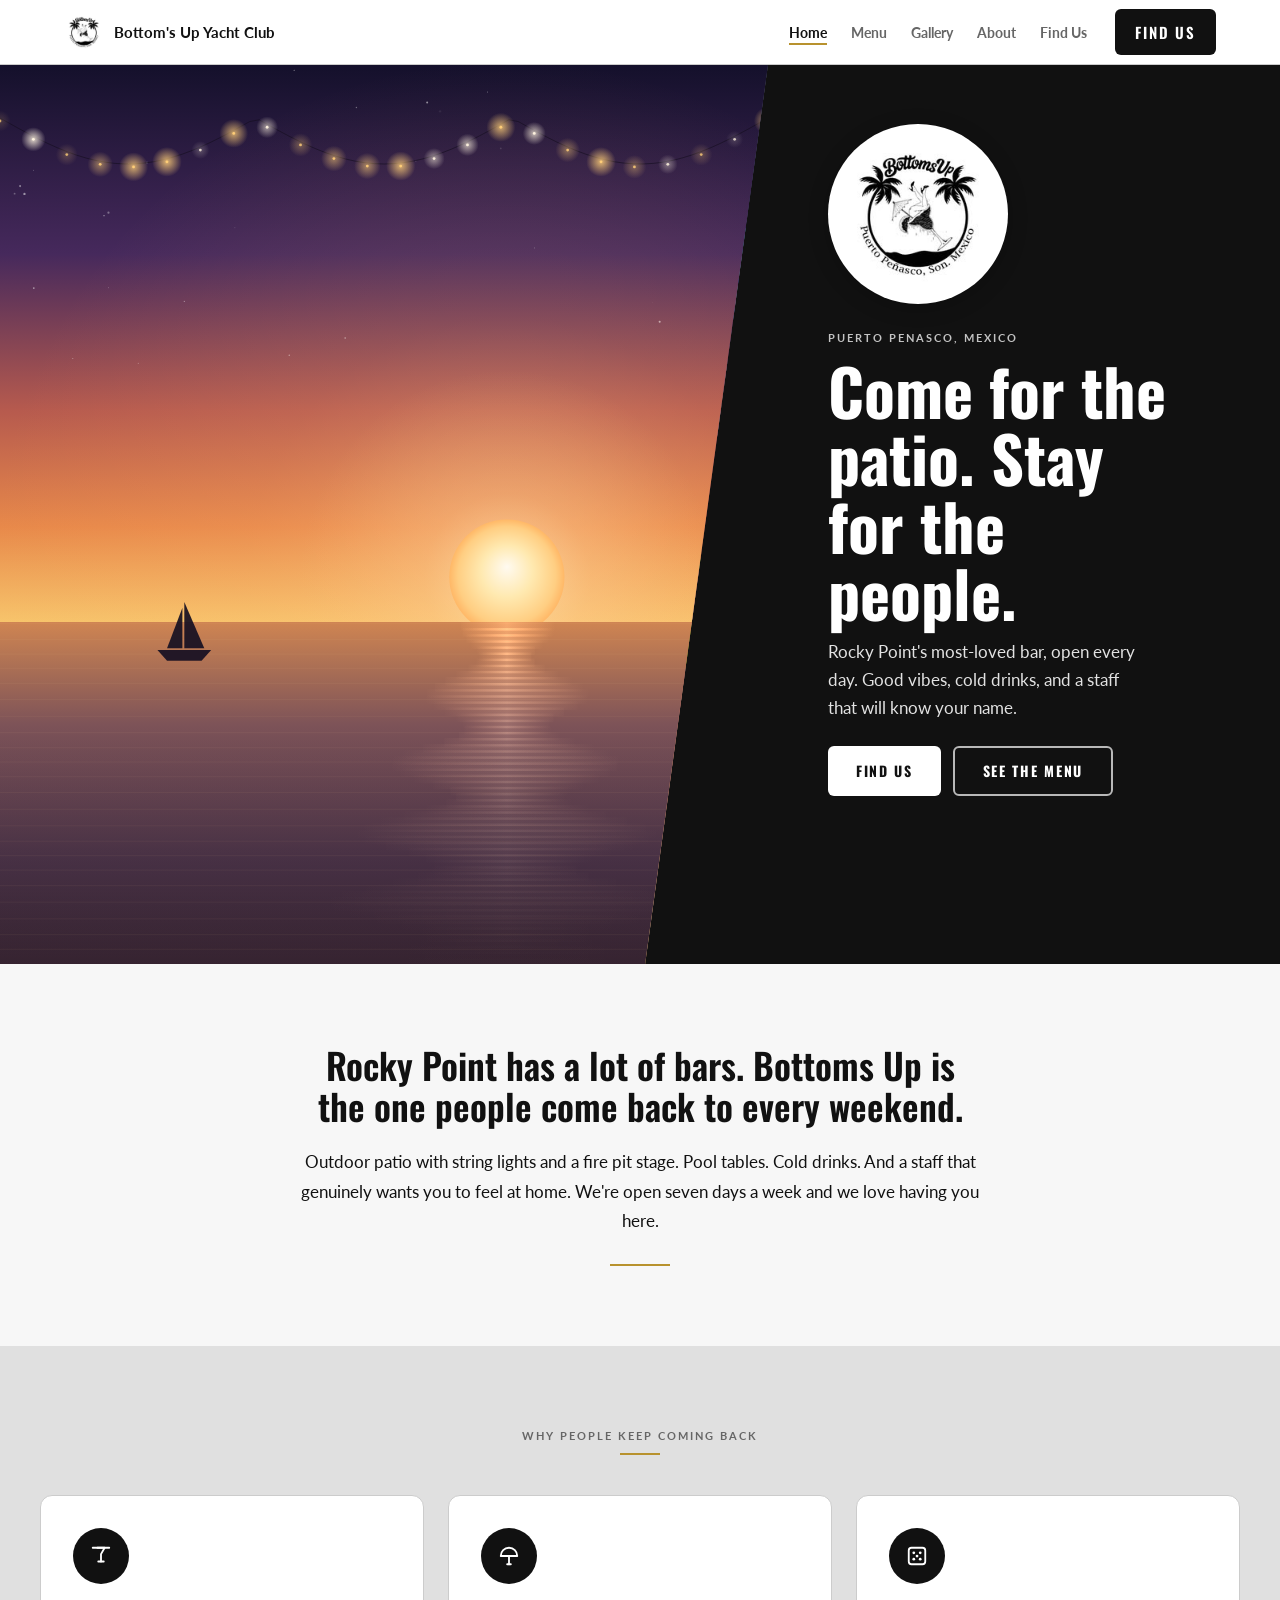
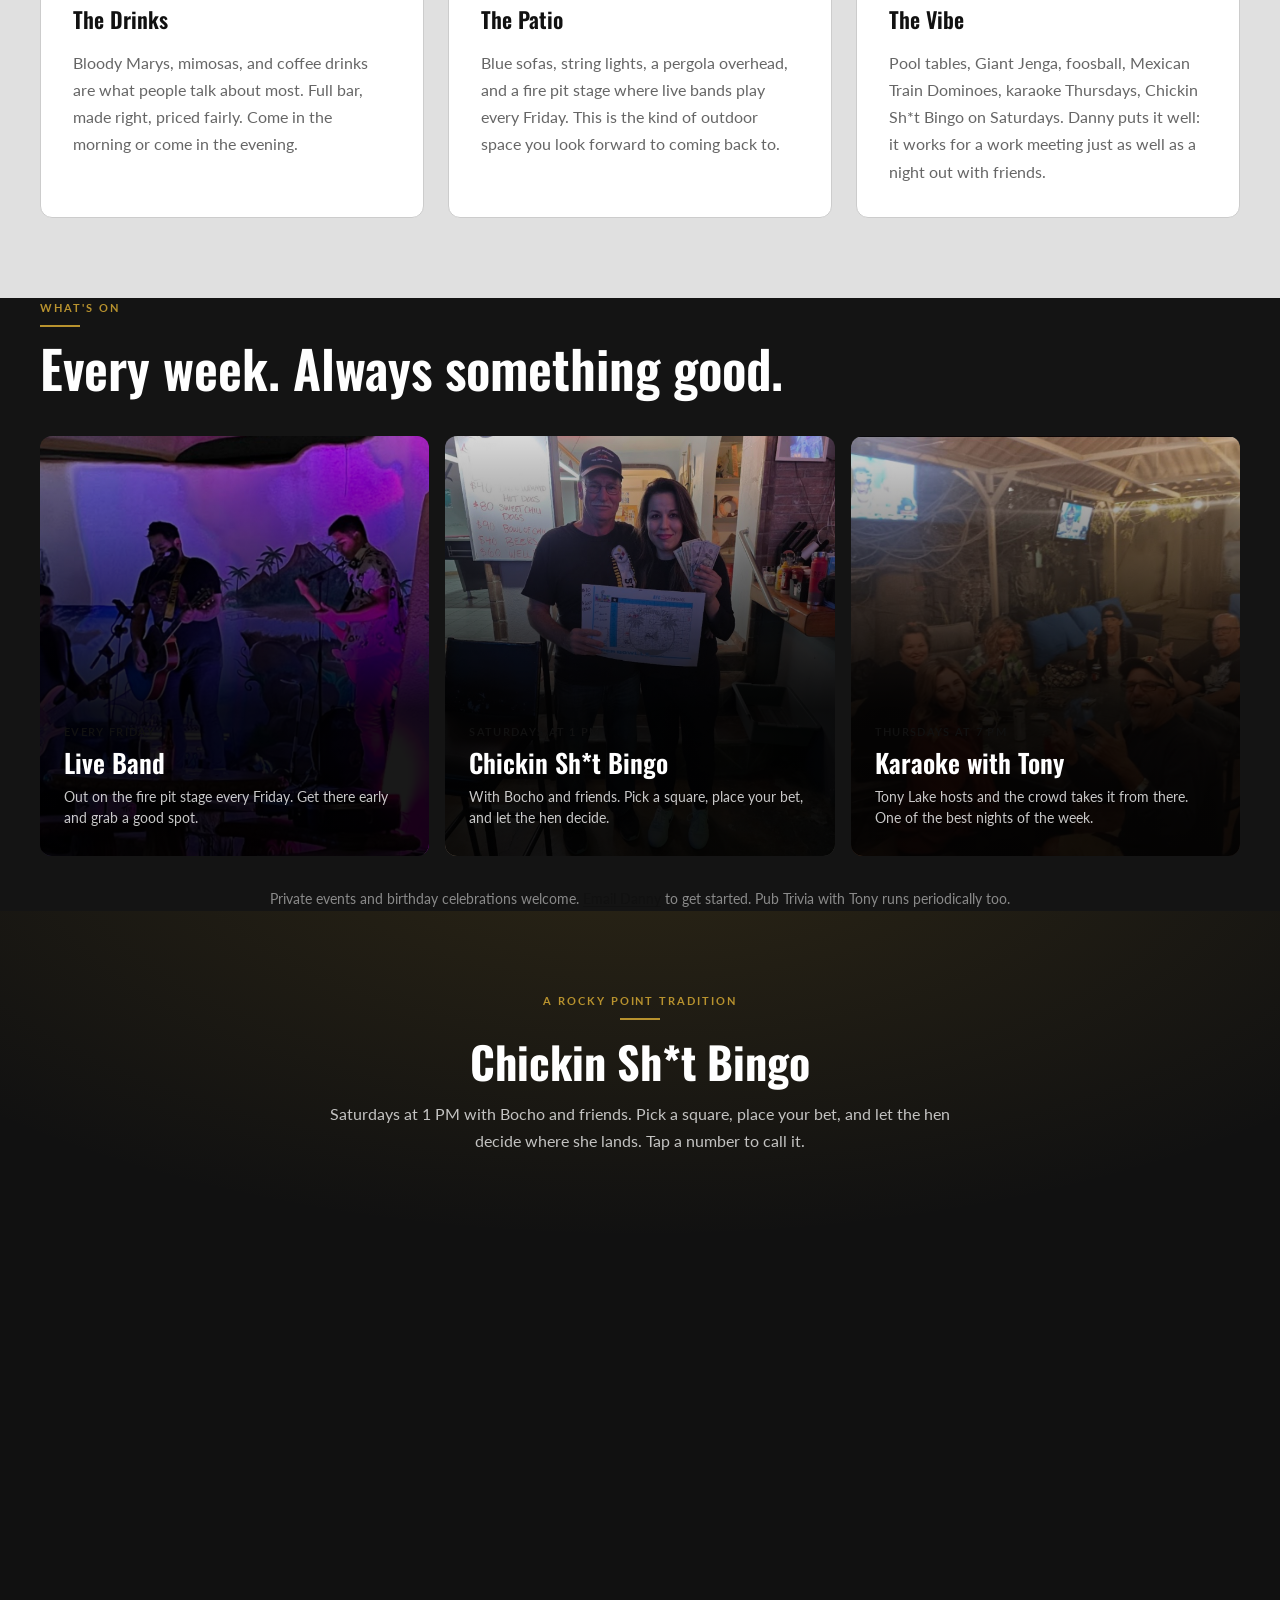
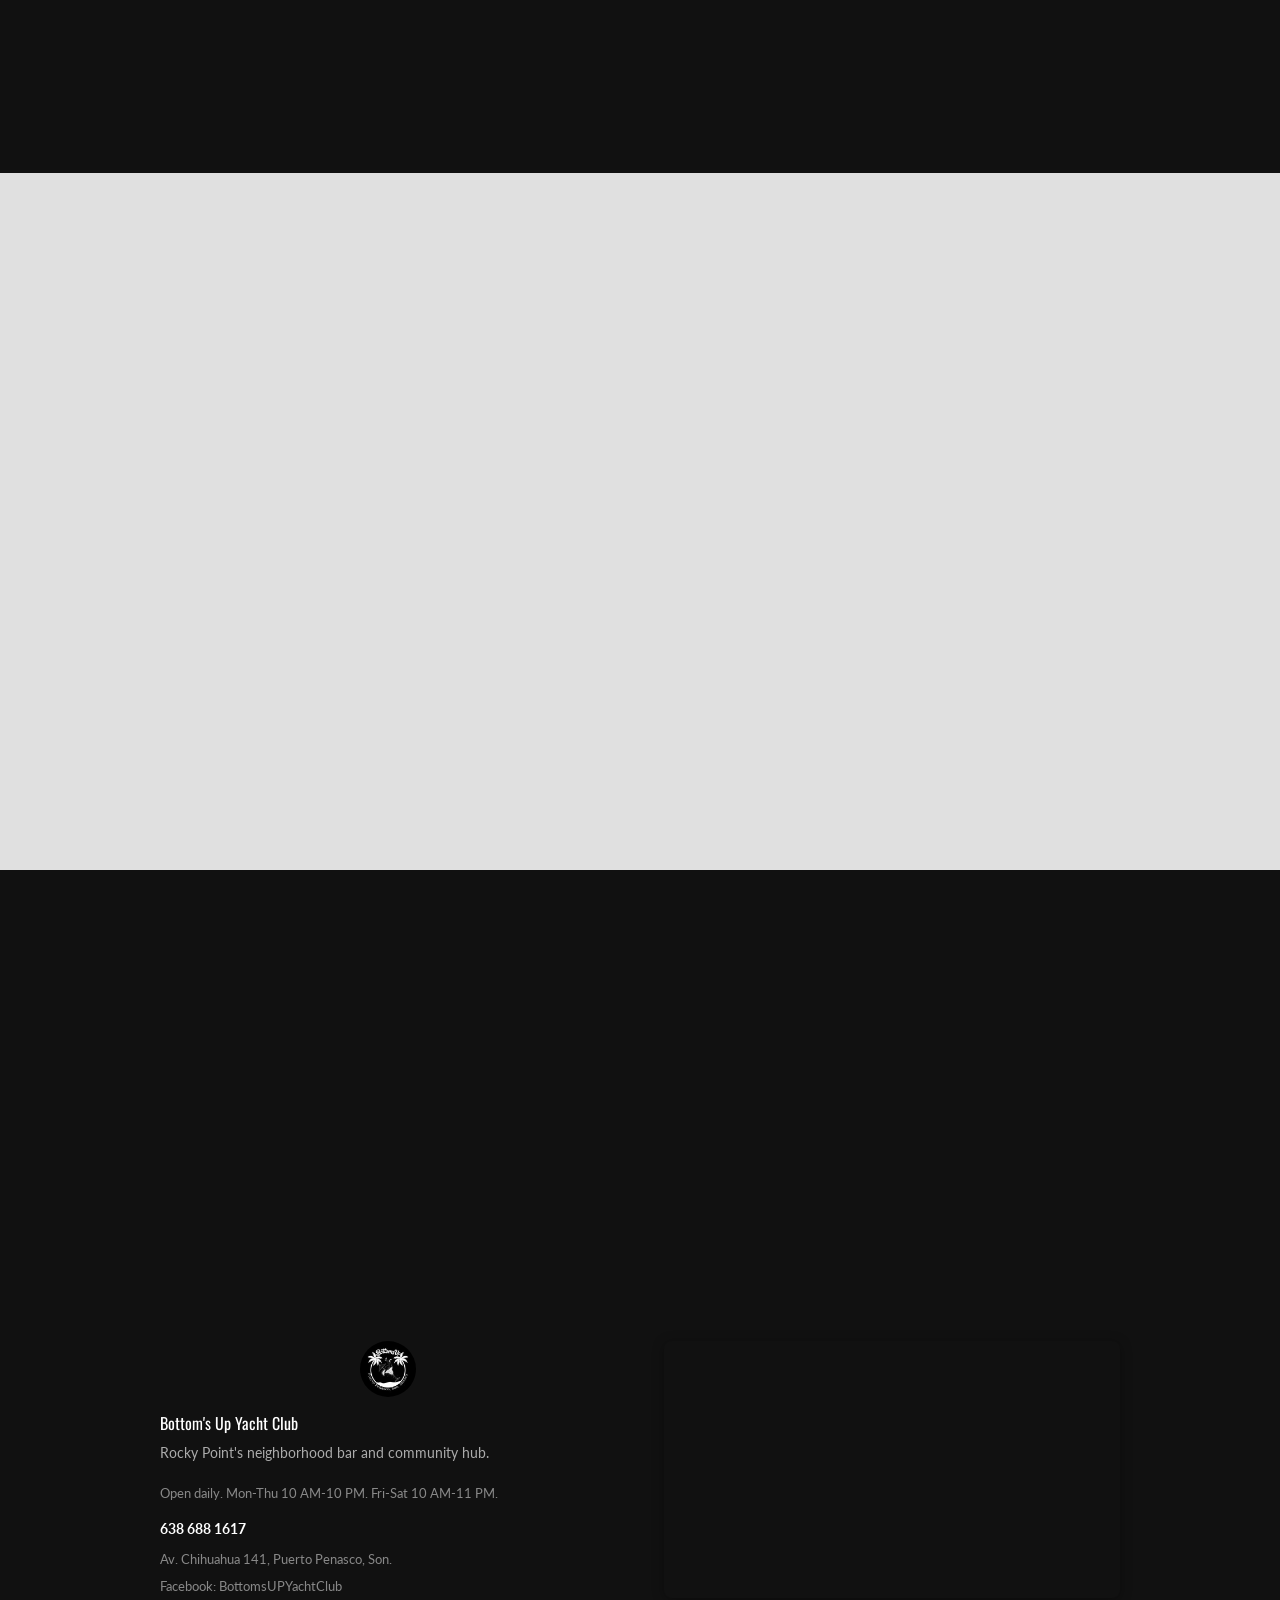
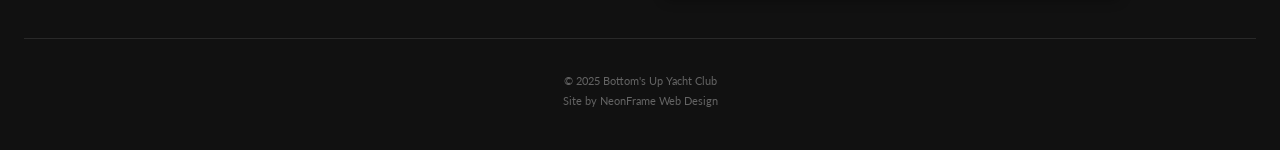
==== index.html @ 09a60cf2 "Move events to home page with cinematic photo cards; remove from menu Replace plain text event cards" ====
<!DOCTYPE html>
<html lang="en">
<head>
  <meta charset="UTF-8">
  <meta name="viewport" content="width=device-width, initial-scale=1.0">
  <title>Bottom's Up Yacht Club | Bar and Patio in Rocky Point, Mexico</title>
  <meta name="description" content="Bottom's Up Yacht Club is Rocky Point's most-loved neighborhood bar. Outdoor patio, fire pit, live music, great cocktails, and staff who will know your name. 4.9 stars on Google. Open daily in the Mirador neighborhood.">

  <!-- Open Graph -->
  <meta property="og:title" content="Bottom's Up Yacht Club | Bar and Patio in Rocky Point, Mexico">
  <meta property="og:description" content="Outdoor patio, live music, great cocktails, and a community that keeps coming back. Rocky Point's favorite bar. Open daily in El Mirador.">
  <meta property="og:image" content="https://neonframewebdev.github.io/bottoms-up-yacht-club/assets/atmosphere_1.jpg">
  <meta property="og:url" content="https://neonframewebdev.github.io/bottoms-up-yacht-club/">
  <meta property="og:type" content="website">

  <link rel="icon" type="image/jpeg" href="assets/logo.jpg">
  <link rel="stylesheet" href="css/style.css">
</head>
<body>

  <!-- ============================================================
       NAV
       ============================================================ -->
  <nav id="navbar" role="navigation" aria-label="Main navigation">
    <div class="nav-inner">
      <a href="index.html" class="nav-brand" aria-label="Bottom's Up Yacht Club home">
        <img src="assets/logo.jpg" alt="Bottom's Up Yacht Club logo">
        <span class="nav-brand-name">Bottom's Up Yacht Club</span>
      </a>

      <div class="nav-right">
        <ul class="nav-links" id="navLinks" role="list">
          <li><a href="index.html">Home</a></li>
          <li><a href="menu.html">Menu</a></li>
          <li><a href="gallery.html">Gallery</a></li>
          <li><a href="about.html">About</a></li>
          <li><a href="find-us.html">Find Us</a></li>
          <li class="nav-mobile-cta"><a href="find-us.html" class="btn-nav-cta">Find Us</a></li>
        </ul>
        <a href="find-us.html" class="btn-nav-cta nav-cta-desktop" aria-label="Find us">Find Us</a>
        <button id="hamburger" aria-label="Open menu" aria-expanded="false" aria-controls="navLinks">
          <span></span><span></span><span></span>
        </button>
      </div>
    </div>
  </nav>

  <!-- ============================================================
       HERO -- diagonal split screen
       ============================================================ -->
  <section class="hero" aria-label="Hero">

    <!-- Left: code-driven dusk scene (canvas), with real photo as no-JS fallback -->
    <div class="hero__photo">
      <img src="assets/atmosphere_1.jpg" alt="Group of friends at the bar at Bottom's Up Yacht Club">
      <canvas id="duskCanvas" class="hero__canvas" aria-hidden="true"></canvas>
    </div>

    <!-- Right: coral content panel -->
    <div class="hero__coral">
      <div class="hero__coral-inner">
        <div class="hero__logo-wrap">
          <img src="assets/logo.jpg" alt="Bottom's Up Yacht Club logo">
        </div>
        <div class="hero__text">
          <span class="hero__location">Puerto Penasco, Mexico</span>
          <h1 class="hero__headline">Come for the patio. Stay for the people.</h1>
          <p class="hero__subhead">Rocky Point's most-loved bar, open every day. Good vibes, cold drinks, and a staff that will know your name.</p>
          <div class="hero__ctas">
            <a href="find-us.html" class="btn-hero-primary">Find Us</a>
            <a href="menu.html" class="btn-hero-ghost">See the Menu</a>
          </div>
        </div>
      </div>
    </div>

  </section>

  <!-- ============================================================
       INTRO BLURB
       ============================================================ -->
  <section class="section section--white" aria-label="About">
    <div class="section__inner">
      <div class="intro-blurb appear">
        <h2>Rocky Point has a lot of bars. Bottoms Up is the one people come back to every weekend.</h2>
        <p>Outdoor patio with string lights and a fire pit stage. Pool tables. Cold drinks. And a staff that genuinely wants you to feel at home. We're open seven days a week and we love having you here.</p>
        <span class="teal-divider" aria-hidden="true"></span>
      </div>
    </div>
  </section>

  <!-- ============================================================
       HIGHLIGHTS (3 tiles)
       ============================================================ -->
  <section class="section section--sand" aria-label="Highlights">
    <div class="section__inner">
      <header class="highlights-header appear">
        <span class="section-label">Why People Keep Coming Back</span>
        <span class="teal-rule" aria-hidden="true"></span>
      </header>
      <div class="highlights-grid">

        <div class="highlight-card appear">
          <div class="icon-badge" aria-hidden="true">
            <!-- Martini glass icon -->
            <svg viewBox="0 0 24 24" aria-hidden="true">
              <path d="M8 3l8 0L12 10l0 8" stroke-linecap="round"/>
              <path d="M9 18l6 0"/>
              <path d="M3 3l18 0"/>
            </svg>
          </div>
          <h3>The Drinks</h3>
          <p>Bloody Marys, mimosas, and coffee drinks are what people talk about most. Full bar, made right, priced fairly. Come in the morning or come in the evening.</p>
        </div>

        <div class="highlight-card appear">
          <div class="icon-badge" aria-hidden="true">
            <!-- Umbrella / patio icon -->
            <svg viewBox="0 0 24 24" aria-hidden="true">
              <path d="M12 3a9 9 0 0 1 9 9H3a9 9 0 0 1 9-9z"/>
              <path d="M12 12v9"/>
              <path d="M10 21h4"/>
            </svg>
          </div>
          <h3>The Patio</h3>
          <p>Blue sofas, string lights, a pergola overhead, and a fire pit stage where live bands play every Friday. This is the kind of outdoor space you look forward to coming back to.</p>
        </div>

        <div class="highlight-card appear">
          <div class="icon-badge" aria-hidden="true">
            <!-- Dice / games icon -->
            <svg viewBox="0 0 24 24" aria-hidden="true">
              <rect x="3" y="3" width="18" height="18" rx="3"/>
              <circle cx="8.5" cy="8.5" r="1.5" fill="white" stroke="none"/>
              <circle cx="15.5" cy="8.5" r="1.5" fill="white" stroke="none"/>
              <circle cx="8.5" cy="15.5" r="1.5" fill="white" stroke="none"/>
              <circle cx="15.5" cy="15.5" r="1.5" fill="white" stroke="none"/>
              <circle cx="12" cy="12" r="1.5" fill="white" stroke="none"/>
            </svg>
          </div>
          <h3>The Vibe</h3>
          <p>Pool tables, Giant Jenga, foosball, Mexican Train Dominoes, karaoke Thursdays, Chickin Sh*t Bingo on Saturdays. Danny puts it well: it works for a work meeting just as well as a night out with friends.</p>
        </div>

      </div>
    </div>
  </section>

  <!-- ============================================================
       EVENTS — photo-driven
       ============================================================ -->
  <section class="section section--events-dark" aria-label="Weekly events">
    <div class="section__inner">
      <header class="events-header appear">
        <span class="section-label" style="color: var(--teal);">What's On</span>
        <span class="teal-rule" aria-hidden="true"></span>
        <h2 style="color: #fff;">Every week. Always something good.</h2>
      </header>

      <div class="events-photo-grid appear">

        <div class="event-photo-card">
          <img src="assets/event_live_band.jpg" alt="Live band performing at Bottom's Up Yacht Club" loading="lazy">
          <div class="event-photo-card__overlay" aria-hidden="true"></div>
          <div class="event-photo-card__text">
            <span class="event-day-label">Every Friday</span>
            <h3>Live Band</h3>
            <p>Out on the fire pit stage every Friday. Get there early and grab a good spot.</p>
          </div>
        </div>

        <div class="event-photo-card">
          <img src="assets/event_bingo.jpg" alt="Chickin Sh*t Bingo winner at Bottom's Up Yacht Club" loading="lazy">
          <div class="event-photo-card__overlay" aria-hidden="true"></div>
          <div class="event-photo-card__text">
            <span class="event-day-label">Saturdays at 1 PM</span>
            <h3>Chickin Sh*t Bingo</h3>
            <p>With Bocho and friends. Pick a square, place your bet, and let the hen decide.</p>
          </div>
        </div>

        <div class="event-photo-card">
          <img src="assets/event_patio.jpg" alt="Friends gathered on the patio at Bottom's Up Yacht Club" loading="lazy">
          <div class="event-photo-card__overlay" aria-hidden="true"></div>
          <div class="event-photo-card__text">
            <span class="event-day-label">Thursdays at 7 PM</span>
            <h3>Karaoke with Tony</h3>
            <p>Tony Lake hosts and the crowd takes it from there. One of the best nights of the week.</p>
          </div>
        </div>

      </div>

      <p class="events-private-note appear">
        Private events and birthday celebrations welcome. <a href="mailto:pony602boy@gmail.com">Email Danny</a> to get started. Pub Trivia with Tony runs periodically too.
      </p>
    </div>
  </section>

  <!-- ============================================================
       CHICKIN SH*T BINGO -- interactive board
       ============================================================ -->
  <section class="section section--bingo" aria-label="Chickin Sh*t Bingo">
    <div class="section__inner">
      <header class="bingo-header appear">
        <span class="section-label centered bingo-eyebrow">A Rocky Point Tradition</span>
        <span class="teal-rule" aria-hidden="true" style="margin: 8px auto 18px;"></span>
        <h2>Chickin Sh&#42;t Bingo</h2>
        <p>Saturdays at 1 PM with Bocho and friends. Pick a square, place your bet, and let the hen decide where she lands. Tap a number to call it.</p>
      </header>

      <div class="bingo-stage appear">
        <div class="bingo-board" id="bingoBoard" aria-label="Bingo board with a wandering chicken">
          <button class="bingo-sq" type="button" data-n="1">1</button>
          <button class="bingo-sq" type="button" data-n="2">2</button>
          <button class="bingo-sq" type="button" data-n="3">3</button>
          <button class="bingo-sq" type="button" data-n="4">4</button>
          <button class="bingo-sq" type="button" data-n="5">5</button>
          <button class="bingo-sq" type="button" data-n="6">6</button>
          <button class="bingo-sq" type="button" data-n="7">7</button>
          <button class="bingo-sq" type="button" data-n="8">8</button>
          <button class="bingo-sq" type="button" data-n="9">9</button>
          <button class="bingo-sq" type="button" data-n="10">10</button>
          <button class="bingo-sq" type="button" data-n="11">11</button>
          <button class="bingo-sq" type="button" data-n="12">12</button>
          <button class="bingo-sq" type="button" data-n="13">13</button>
          <button class="bingo-sq" type="button" data-n="14">14</button>
          <button class="bingo-sq" type="button" data-n="15">15</button>
          <button class="bingo-sq" type="button" data-n="16">16</button>
          <button class="bingo-sq" type="button" data-n="17">17</button>
          <button class="bingo-sq" type="button" data-n="18">18</button>
          <button class="bingo-sq" type="button" data-n="19">19</button>
          <button class="bingo-sq" type="button" data-n="20">20</button>
        </div>
        <p class="bingo-caption" id="bingoCaption" aria-live="polite">Let the hen wander&hellip;</p>
      </div>
    </div>
  </section>

  <!-- ============================================================
       REVIEWS
       ============================================================ -->
  <section class="section section--sand" aria-label="Customer reviews">
    <div class="section__inner">
      <header class="reviews-header appear">
        <span class="section-label centered">What People Say</span>
        <span class="teal-rule" aria-hidden="true" style="margin: 8px auto 28px;"></span>
        <div class="rating-display" aria-label="4.9 out of 5 rating">
          <span class="rating-number">4.9</span>
          <span class="rating-denom">/5</span>
        </div>
        <div class="stars-row" aria-hidden="true">
          <!-- 5 gold stars -->
          <svg viewBox="0 0 24 24"><polygon points="12,2 15.09,8.26 22,9.27 17,14.14 18.18,21.02 12,17.77 5.82,21.02 7,14.14 2,9.27 8.91,8.26"/></svg>
          <svg viewBox="0 0 24 24"><polygon points="12,2 15.09,8.26 22,9.27 17,14.14 18.18,21.02 12,17.77 5.82,21.02 7,14.14 2,9.27 8.91,8.26"/></svg>
          <svg viewBox="0 0 24 24"><polygon points="12,2 15.09,8.26 22,9.27 17,14.14 18.18,21.02 12,17.77 5.82,21.02 7,14.14 2,9.27 8.91,8.26"/></svg>
          <svg viewBox="0 0 24 24"><polygon points="12,2 15.09,8.26 22,9.27 17,14.14 18.18,21.02 12,17.77 5.82,21.02 7,14.14 2,9.27 8.91,8.26"/></svg>
          <svg viewBox="0 0 24 24"><polygon points="12,2 15.09,8.26 22,9.27 17,14.14 18.18,21.02 12,17.77 5.82,21.02 7,14.14 2,9.27 8.91,8.26"/></svg>
        </div>
        <span class="reviews-count">Across 170 Google Reviews</span>
      </header>

      <div class="reviews-grid">

        <div class="review-card appear">
          <span class="quote-mark" aria-hidden="true">"</span>
          <p>A great American bar with really good service and food to match. Friendly local vibe and welcoming for newcomers.</p>
          <span class="reviewer-name">Anthony Rodriguez</span>
          <span class="reviewer-source">Google Review</span>
        </div>

        <div class="review-card appear">
          <span class="quote-mark" aria-hidden="true">"</span>
          <p>Best bartenders ever! Fair prices and a lot of fun!!!</p>
          <span class="reviewer-name">Susan Goeser</span>
          <span class="reviewer-source">Google Review</span>
        </div>

        <div class="review-card appear">
          <span class="quote-mark" aria-hidden="true">"</span>
          <p>Fun atmosphere and great vibes.</p>
          <span class="reviewer-name">Lic. Olayn Garcia</span>
          <span class="reviewer-source">Google Review</span>
        </div>



      </div>

      <div class="reviews-link-wrap appear">
        <a href="https://www.google.com/maps/search/Bottom%27s+Up+Yacht+Club+Puerto+Penasco" class="reviews-link" target="_blank" rel="noopener">See all 170 reviews on Google</a>
      </div>
    </div>
  </section>

  <!-- ============================================================
       CORAL CTA BAND
       ============================================================ -->
  <section class="section--coral" aria-label="Find us">
    <div class="cta-band appear">
      <h2>Find us in El Mirador, Rocky Point's original waterfront neighborhood.</h2>
      <p>Av. Chihuahua 141. We're open every day and always glad you came.</p>
      <a href="find-us.html" class="btn-cta-band">Get Directions</a>
    </div>
  </section>

  <!-- ============================================================
       FOOTER
       ============================================================ -->
  <footer class="site-footer" aria-label="Site footer">
    <div class="footer-body">
      <div class="footer-info">
        <img src="assets/logo.jpg" alt="Bottom's Up Yacht Club" class="footer-logo">
        <p class="footer-name">Bottom's Up Yacht Club</p>
        <p class="footer-tagline">Rocky Point's neighborhood bar and community hub.</p>
        <p class="footer-hours">Open daily. Mon-Thu 10 AM-10 PM. Fri-Sat 10 AM-11 PM.</p>
        <p class="footer-phone"><a href="tel:+526386881617">638 688 1617</a></p>
        <p class="footer-address">Av. Chihuahua 141, Puerto Penasco, Son.</p>
        <p class="footer-social"><a href="https://www.facebook.com/BottomsUPYachtClub" target="_blank" rel="noopener">Facebook: BottomsUPYachtClub</a></p>
      </div>
      <div class="footer-map">
        <iframe
          src="https://www.google.com/maps/embed?pb=!1m18!1m12!1m3!1d3468.8!2d-113.5276!3d31.3060!2m3!1f0!2f0!3f0!3m2!1i1024!2i768!4f13.1!3m3!1m2!1s0x86ce8b7f3e3b4a1f%3A0x0!2sAv.%20Chihuahua%20141%2C%20Puerto%20Pe%C3%B1asco%2C%20Sonora%2C%20Mexico!5e0!3m2!1sen!2sus!4v1"
          title="Bottom's Up Yacht Club on the map"
          allowfullscreen
          loading="lazy"
          referrerpolicy="no-referrer-when-downgrade"
          width="100%"
          height="220"
          style="border:0;"
        ></iframe>
      </div>
    </div>
    <hr class="footer-divider" aria-hidden="true">
    <p class="footer-legal">
      &copy; 2025 Bottom's Up Yacht Club<br>
      <a href="https://neonframewebdesign.com" target="_blank" rel="noopener">Site by NeonFrame Web Design</a>
    </p>
  </footer>

  <script src="js/dusk.js"></script>
  <script src="js/bingo.js"></script>
  <script src="js/main.js"></script>
</body>
</html>
---- css/style.css ----
/* ================================================================
   BOTTOMS UP YACHT CLUB -- style.css  (v2 Bright Coastal Overhaul)
   Mobile-first. 320px baseline, scales to 1440px+.
   ================================================================ */

/* -- Google Fonts ----------------------------------------------- */
@import url('https://fonts.googleapis.com/css2?family=Oswald:wght@400;600;700&family=Lato:wght@300;400;700&display=swap');

/* -- CSS Variables ---------------------------------------------- */
:root {
  --coral:        #111111;  /* near-black -- hero panel, CTA bands, primary buttons */
  --coral-hover:  #2D2D2D;  /* charcoal hover */
  --teal:         #B8922E;  /* gold -- single warm accent: borders, icons, dividers */
  --teal-dark:    #9A7A22;  /* deeper gold */
  --sand:         #E0E0E0;  /* light gray -- alternating section background */
  --section-bg:   #F7F7F7;  /* near-white -- primary section background */
  --white:        #FFFFFF;  /* nav, buttons, logo circle, cards, inputs */
  --ink:          #111111;
  --ink-muted:    #666666;
  --gold:         #F5A623;  /* star ratings only */
  --card-border:  #CCCCCC;

  --font-display: 'Oswald', sans-serif;
  --font-body:    'Lato', sans-serif;

  --radius-sm: 6px;
  --radius-md: 10px;
  --radius-lg: 12px;
}

/* -- Reset & Base ----------------------------------------------- */
*, *::before, *::after { box-sizing: border-box; margin: 0; padding: 0; }

html { scroll-behavior: smooth; }

body {
  font-family: var(--font-body);
  font-size: 17px;
  line-height: 1.75;
  color: var(--ink);
  background: var(--white);
  -webkit-font-smoothing: antialiased;
}

img { display: block; max-width: 100%; height: auto; }
a   { color: inherit; text-decoration: none; }
ul  { list-style: none; }

/* -- Scroll reveal ---------------------------------------------- */
.appear {
  opacity: 0;
  transform: translateY(20px);
  transition: opacity 0.4s ease, transform 0.4s ease;
}
.appear.is-visible {
  opacity: 1;
  transform: translateY(0);
}
@media (prefers-reduced-motion: reduce) {
  .appear { opacity: 1; transform: none; transition: none; }
}

/* -- Utility ---------------------------------------------------- */
.section-label {
  display: block;
  font-family: var(--font-body);
  font-weight: 700;
  font-size: 11px;
  text-transform: uppercase;
  letter-spacing: 0.18em;
  color: var(--ink-muted);
}
.teal-rule {
  display: block;
  width: 40px;
  height: 2px;
  background: var(--teal);
  margin-top: 8px;
}
.centered { text-align: center; }
.centered .teal-rule { margin-left: auto; margin-right: auto; }

/* ================================================================
   NAV
   ================================================================ */
#navbar {
  position: sticky;
  top: 0;
  z-index: 200;
  background: var(--white);
  box-shadow: 0 1px 0 var(--card-border);
  transition: box-shadow 250ms ease;
}
#navbar.scrolled {
  box-shadow: 0 2px 12px rgba(26,26,26,0.10);
}

.nav-inner {
  display: flex;
  align-items: center;
  justify-content: space-between;
  max-width: 1200px;
  margin: 0 auto;
  padding: 0 24px;
  height: 64px;
}

.nav-brand {
  display: flex;
  align-items: center;
  gap: 10px;
  text-decoration: none;
}
.nav-brand img {
  width: 40px;
  height: 40px;
  border-radius: 50%;
  object-fit: cover;
  flex-shrink: 0;
}
.nav-brand-name {
  font-family: var(--font-body);
  font-weight: 700;
  font-size: 15px;
  color: var(--ink);
  white-space: nowrap;
}

.nav-right {
  display: flex;
  align-items: center;
  gap: 28px;
}

.nav-links {
  display: flex;
  align-items: center;
  gap: 24px;
}
.nav-links a {
  font-family: var(--font-body);
  font-weight: 700;
  font-size: 14px;
  color: var(--ink-muted);
  position: relative;
  padding-bottom: 2px;
  transition: color 150ms ease;
}
.nav-links a::after {
  content: '';
  position: absolute;
  left: 0; bottom: -2px;
  width: 0; height: 2px;
  background: var(--teal);
  transition: width 150ms ease;
}
.nav-links a:hover,
.nav-links a.active { color: var(--ink); }
.nav-links a:hover::after,
.nav-links a.active::after { width: 100%; }

.btn-nav-cta {
  display: inline-flex;
  align-items: center;
  justify-content: center;
  font-family: var(--font-display);
  font-weight: 600;
  font-size: 15px;
  text-transform: uppercase;
  letter-spacing: 0.12em;
  color: var(--white);
  background: var(--coral);
  border-radius: var(--radius-sm);
  padding: 10px 20px;
  transition: background 180ms ease, transform 180ms ease;
  white-space: nowrap;
}
.btn-nav-cta:hover {
  background: var(--coral-hover);
  transform: translateY(-2px);
}

/* Hamburger */
#hamburger {
  display: none;
  flex-direction: column;
  justify-content: center;
  align-items: center;
  gap: 5px;
  width: 44px;
  height: 44px;
  background: none;
  border: none;
  cursor: pointer;
  padding: 0;
}
#hamburger span {
  display: block;
  width: 24px;
  height: 2px;
  background: var(--ink);
  border-radius: 2px;
  transition: transform 250ms ease, opacity 250ms ease;
}
#hamburger.active span:nth-child(1) { transform: translateY(7px) rotate(45deg); }
#hamburger.active span:nth-child(2) { opacity: 0; }
#hamburger.active span:nth-child(3) { transform: translateY(-7px) rotate(-45deg); }

/* Desktop: hide mobile-only CTA in nav list */
@media (min-width: 768px) {
  .nav-mobile-cta { display: none; }
}

/* Mobile nav */
@media (max-width: 767px) {
  .nav-brand-name { display: none; }
  .nav-cta-desktop { display: none; }
  #hamburger { display: flex; }
  .nav-right { gap: 0; }

  .nav-links {
    display: none;
    position: absolute;
    top: 64px;
    left: 0; right: 0;
    flex-direction: column;
    align-items: stretch;
    gap: 0;
    background: var(--white);
    box-shadow: 0 8px 24px rgba(26,26,26,0.12);
    padding: 12px 24px 24px;
  }
  .nav-links.open { display: flex; }
  .nav-links a {
    font-size: 15px;
    color: var(--ink);
    padding: 14px 0;
    border-bottom: 1px solid var(--card-border);
    min-height: 44px;
    display: flex;
    align-items: center;
  }
  .nav-links a:last-of-type { border-bottom: none; }
  .nav-links .btn-nav-cta {
    margin-top: 16px;
    width: 100%;
    height: 52px;
    font-size: 15px;
    display: flex;
    border-bottom: none;
    padding: 0 20px;
  }
}

/* ================================================================
   HERO -- diagonal split screen
   ================================================================ */

/* Mobile: stacked, photo on top then coral content below */
.hero {
  display: flex;
  flex-direction: column;
}

.hero__photo {
  position: relative;
  overflow: hidden;
  width: 100%;
  height: 56vw;
  min-height: 260px;
  max-height: 400px;
  flex-shrink: 0;
}
.hero__photo img {
  position: absolute;
  inset: 0;
  width: 100%;
  height: 100%;
  object-fit: cover;
  object-position: center 25%;
  display: block;
  z-index: 1; /* no-JS fallback, sits behind the dusk canvas */
}
/* Code-driven dusk scene -- paints over the fallback photo */
.hero__canvas {
  position: absolute;
  inset: 0;
  width: 100%;
  height: 100%;
  display: block;
  z-index: 2;
  /* gradient matches the canvas sky so there is no flash before paint */
  background: linear-gradient(to bottom, #14102b 0%, #46295c 34%, #b65a4e 62%, #e8894a 83%, #f7c46b 100%);
}

.hero__coral {
  background: var(--coral);
  display: flex;
  align-items: center;
  justify-content: center;
  padding: 40px 28px 52px;
}
.hero__coral-inner {
  display: flex;
  flex-direction: column;
  align-items: center;
  text-align: center;
  gap: 20px;
  width: 100%;
  max-width: 420px;
}

/* Logo badge */
.hero__logo-wrap {
  width: 110px;
  height: 110px;
  border-radius: 50%;
  background: var(--white);
  display: flex;
  align-items: center;
  justify-content: center;
  padding: 8px;
  box-shadow: 0 4px 20px rgba(0,0,0,0.22);
  flex-shrink: 0;
}
.hero__logo-wrap img {
  width: 100%;
  height: 100%;
  object-fit: contain;
  border-radius: 50%;
}

/* Text block */
.hero__text {
  display: flex;
  flex-direction: column;
  width: 100%;
  align-items: center;
}
.hero__location {
  display: block;
  font-family: var(--font-body);
  font-weight: 700;
  font-size: 11px;
  text-transform: uppercase;
  letter-spacing: 0.18em;
  color: rgba(255,255,255,0.75);
  margin-bottom: 10px;
}
.hero__headline {
  font-family: var(--font-display);
  font-weight: 700;
  font-size: 38px;
  color: var(--white);
  line-height: 1.05;
  margin-bottom: 12px;
}
.hero__subhead {
  font-family: var(--font-body);
  font-weight: 400;
  font-size: 16px;
  color: rgba(255,255,255,0.88);
  line-height: 1.65;
  margin-bottom: 24px;
  max-width: 360px;
}
.hero__ctas {
  display: flex;
  gap: 12px;
  flex-wrap: wrap;
  justify-content: center;
}
.btn-hero-primary {
  display: inline-flex;
  align-items: center;
  justify-content: center;
  font-family: var(--font-display);
  font-weight: 700;
  font-size: 14px;
  text-transform: uppercase;
  letter-spacing: 0.12em;
  background: var(--white);
  color: var(--ink);
  height: 50px;
  padding: 0 28px;
  border-radius: var(--radius-sm);
  transition: transform 180ms ease, box-shadow 180ms ease;
  white-space: nowrap;
}
.btn-hero-primary:hover {
  transform: translateY(-2px);
  box-shadow: 0 6px 20px rgba(0,0,0,0.2);
}
.btn-hero-ghost {
  display: inline-flex;
  align-items: center;
  justify-content: center;
  font-family: var(--font-display);
  font-weight: 700;
  font-size: 14px;
  text-transform: uppercase;
  letter-spacing: 0.12em;
  background: transparent;
  color: var(--white);
  border: 2px solid rgba(255,255,255,0.7);
  height: 50px;
  padding: 0 28px;
  border-radius: var(--radius-sm);
  transition: background 180ms ease, border-color 180ms ease;
  white-space: nowrap;
}
.btn-hero-ghost:hover {
  background: rgba(255,255,255,0.15);
  border-color: var(--white);
}

/* ----------------------------------------------------------------
   Desktop: side-by-side flexbox row
   Photo on left (60% wide, diagonal clip), coral on right (flex:1).
   .hero background is coral so the clipped gap area is seamless.
   ---------------------------------------------------------------- */
@media (min-width: 768px) {
  .hero {
    flex-direction: row;
    min-height: 100dvh;
    background: var(--coral); /* fills the diagonal gap area */
  }

  /* Photo: 60% wide, diagonal clip on right edge, overlaps coral by ~72px */
  .hero__photo {
    width: 60%;
    height: auto;
    min-height: 100dvh;
    max-height: none;
    flex-shrink: 0;
    clip-path: polygon(0 0, 100% 0, 84% 100%, 0 100%);
    margin-right: -72px; /* photo visually overlaps coral; coral bg fills the gap */
    z-index: 2;
  }

  /* Coral panel: flex 1, full-height via flexbox stretch, scrollable if short screen */
  .hero__coral {
    flex: 1;
    min-height: 100dvh;
    padding: 60px 52px 60px 96px; /* left pad clears the photo overlap zone */
    align-items: flex-start;
    justify-content: center;
    overflow-y: auto;
  }
  .hero__coral-inner {
    align-items: flex-start;
    text-align: left;
    gap: 24px;
    max-width: 360px;
  }
  .hero__text {
    align-items: flex-start;
  }
  .hero__logo-wrap {
    width: 160px;
    height: 160px;
    padding: 10px;
  }
  .hero__headline {
    font-size: 54px;
  }
  .hero__subhead {
    font-size: 17px;
    max-width: 320px;
  }
  .hero__ctas {
    justify-content: flex-start;
  }
}

@media (min-width: 1100px) {
  .hero__headline { font-size: 64px; }
  .hero__logo-wrap { width: 180px; height: 180px; }
  .hero__coral { padding: 60px 64px 60px 104px; }
}

@media (min-width: 1400px) {
  .hero__headline { font-size: 76px; }
  .hero__logo-wrap { width: 200px; height: 200px; }
}

/* ================================================================
   SECTION WRAPPER
   ================================================================ */
.section {
  padding: 56px 24px;
}
@media (min-width: 768px) {
  .section { padding: 80px 40px; }
}

.section--white { background: var(--section-bg); }
.section--sand  { background: var(--sand); }
.section--coral { background: var(--coral); }
.section--ink   { background: var(--ink); }

.section__inner {
  max-width: 1200px;
  margin: 0 auto;
}

/* ================================================================
   INTRO BLURB
   ================================================================ */
.intro-blurb {
  text-align: center;
  max-width: 680px;
  margin: 0 auto;
}
.intro-blurb h2 {
  font-family: var(--font-display);
  font-weight: 600;
  font-size: 28px;
  color: var(--ink);
  line-height: 1.15;
  margin-bottom: 20px;
}
@media (min-width: 768px) {
  .intro-blurb h2 { font-size: 36px; }
}
.intro-blurb p {
  font-size: 17px;
  color: var(--ink);
  line-height: 1.75;
}
.teal-divider {
  display: block;
  width: 60px;
  height: 2px;
  background: var(--teal);
  margin: 28px auto 0;
}

/* ================================================================
   HIGHLIGHTS (3 tiles)
   ================================================================ */
.highlights-header {
  text-align: center;
  margin-bottom: 40px;
}
.highlights-header .teal-rule {
  margin-left: auto;
  margin-right: auto;
  margin-top: 8px;
}

.highlights-grid {
  display: grid;
  grid-template-columns: 1fr;
  gap: 24px;
}
@media (min-width: 640px) { .highlights-grid { grid-template-columns: 1fr 1fr; } }
@media (min-width: 900px) { .highlights-grid { grid-template-columns: repeat(3, 1fr); } }

.highlight-card {
  background: var(--white);
  border-radius: 12px;
  border: 1px solid var(--card-border);
  padding: 32px;
  transition: box-shadow 200ms ease;
}
.highlight-card:hover { box-shadow: 0 4px 16px rgba(26,26,26,0.10); }

.icon-badge {
  width: 56px;
  height: 56px;
  border-radius: 50%;
  background: var(--coral);
  display: flex;
  align-items: center;
  justify-content: center;
  margin-bottom: 16px;
}
.icon-badge svg {
  width: 22px;
  height: 22px;
  stroke: var(--white);
  fill: none;
  stroke-width: 2;
  stroke-linecap: round;
  stroke-linejoin: round;
}

.highlight-card h3 {
  font-family: var(--font-display);
  font-weight: 600;
  font-size: 22px;
  color: var(--ink);
  margin-bottom: 10px;
}
.highlight-card p {
  font-size: 16px;
  color: var(--ink-muted);
  line-height: 1.7;
}

/* ================================================================
   EVENTS STRIP
   ================================================================ */
.events-header {
  margin-bottom: 36px;
}
.events-header .teal-rule { margin-top: 8px; }
.events-header h2 {
  font-family: var(--font-display);
  font-weight: 600;
  font-size: 36px;
  color: var(--ink);
  line-height: 1.1;
  margin-top: 12px;
}
@media (min-width: 768px) {
  .events-header h2 { font-size: 52px; }
}

.events-grid {
  display: grid;
  grid-template-columns: 1fr;
  gap: 20px;
}
@media (min-width: 640px) { .events-grid { grid-template-columns: 1fr 1fr; } }

.event-card {
  background: var(--sand);
  border-radius: var(--radius-md);
  border-left: 4px solid var(--teal);
  padding: 24px;
  transition: box-shadow 200ms ease;
}
.event-card:hover { box-shadow: 0 4px 16px rgba(26,26,26,0.10); }
.event-card--coral { border-left-color: var(--coral); }
.event-card h3 {
  font-family: var(--font-display);
  font-weight: 600;
  font-size: 20px;
  color: var(--ink);
  margin-bottom: 6px;
}
.event-card p {
  font-size: 15px;
  color: var(--ink-muted);
  line-height: 1.6;
}
.event-card p a {
  color: var(--teal);
  text-decoration: underline;
  transition: color 150ms;
}
.event-card p a:hover { color: var(--teal-dark); }

/* ================================================================
   EVENTS — photo-driven (home page)
   ================================================================ */
.section--events-dark {
  background: #141414;
  padding: var(--section-pad) 0;
}

.events-photo-grid {
  display: grid;
  grid-template-columns: repeat(3, 1fr);
  gap: 16px;
  margin-top: 40px;
  margin-bottom: 32px;
}
.event-photo-card {
  position: relative;
  border-radius: var(--radius-lg);
  overflow: hidden;
  height: 420px;
  cursor: default;
}
.event-photo-card img {
  position: absolute;
  inset: 0;
  width: 100%;
  height: 100%;
  object-fit: cover;
  object-position: center;
  transition: transform 0.4s ease;
}
.event-photo-card:hover img { transform: scale(1.04); }
.event-photo-card__overlay {
  position: absolute;
  inset: 0;
  background: linear-gradient(to top, rgba(0,0,0,0.90) 35%, rgba(0,0,0,0.15) 100%);
}
.event-photo-card__text {
  position: absolute;
  bottom: 0;
  left: 0;
  right: 0;
  padding: 28px 24px;
}
.event-day-label {
  font-size: 11px;
  font-weight: 700;
  text-transform: uppercase;
  letter-spacing: 0.12em;
  color: var(--coral);
  display: block;
  margin-bottom: 6px;
}
.event-photo-card__text h3 {
  font-family: var(--font-display);
  font-size: 26px;
  font-weight: 600;
  color: #fff;
  margin-bottom: 8px;
  line-height: 1.2;
}
.event-photo-card__text p {
  font-size: 14px;
  line-height: 1.5;
  color: rgba(255,255,255,0.78);
  margin: 0;
}
.events-private-note {
  text-align: center;
  color: rgba(255,255,255,0.50);
  font-size: 14px;
  line-height: 1.6;
}
.events-private-note a {
  color: var(--coral);
  text-decoration: underline;
  text-underline-offset: 2px;
}
@media (max-width: 767px) {
  .events-photo-grid { grid-template-columns: 1fr; }
  .event-photo-card { height: 300px; }
}

/* ================================================================
   REVIEWS
   ================================================================ */
.reviews-header {
  text-align: center;
  margin-bottom: 48px;
}
.reviews-header .teal-rule {
  margin-left: auto;
  margin-right: auto;
  margin-top: 8px;
  margin-bottom: 28px;
}

.rating-display {
  display: flex;
  align-items: baseline;
  justify-content: center;
  gap: 4px;
  margin-bottom: 10px;
}
.rating-number {
  font-family: var(--font-display);
  font-weight: 700;
  font-size: 96px;
  color: var(--coral);
  line-height: 1;
}
.rating-denom {
  font-family: var(--font-display);
  font-weight: 400;
  font-size: 40px;
  color: var(--ink-muted);
  line-height: 1;
}

.stars-row {
  display: flex;
  align-items: center;
  justify-content: center;
  gap: 4px;
  margin-bottom: 8px;
}
.stars-row svg {
  width: 24px;
  height: 24px;
  fill: var(--gold);
}

.reviews-count {
  font-family: var(--font-body);
  font-weight: 700;
  font-size: 12px;
  text-transform: uppercase;
  letter-spacing: 0.18em;
  color: var(--ink-muted);
}

.reviews-grid {
  display: grid;
  grid-template-columns: 1fr;
  gap: 20px;
}
@media (min-width: 640px) { .reviews-grid { grid-template-columns: 1fr 1fr; } }
@media (min-width: 960px) { .reviews-grid { grid-template-columns: repeat(3, 1fr); } }

.review-card {
  background: var(--white);
  border-radius: var(--radius-md);
  border: 1px solid var(--card-border);
  padding: 24px;
}
.quote-mark {
  display: block;
  font-family: var(--font-display);
  font-weight: 700;
  font-size: 48px;
  color: var(--coral);
  line-height: 0.5;
  margin-bottom: -10px;
}
.review-card p {
  font-size: 15px;
  color: var(--ink);
  line-height: 1.7;
}
.reviewer-name {
  display: block;
  font-family: var(--font-body);
  font-weight: 700;
  font-size: 14px;
  color: var(--ink);
  margin-top: 16px;
}
.reviewer-source {
  display: block;
  font-size: 12px;
  color: var(--ink-muted);
}
.reviews-link-wrap {
  text-align: center;
  margin-top: 32px;
}
.reviews-link {
  font-family: var(--font-body);
  font-weight: 700;
  font-size: 14px;
  color: var(--teal);
  text-decoration: underline;
  transition: color 150ms;
}
.reviews-link:hover { color: var(--teal-dark); }

/* ================================================================
   CTA BAND (coral)
   ================================================================ */
.cta-band {
  text-align: center;
  padding: 120px 24px;
}
.cta-band h2 {
  font-family: var(--font-display);
  font-weight: 700;
  font-size: 28px;
  color: var(--white);
  line-height: 1.15;
  margin-bottom: 12px;
}
@media (min-width: 768px) { .cta-band h2 { font-size: 40px; } }
.cta-band p {
  font-size: 18px;
  color: rgba(255,255,255,0.88);
  margin-bottom: 32px;
}
.btn-cta-band {
  display: inline-flex;
  align-items: center;
  justify-content: center;
  font-family: var(--font-display);
  font-weight: 600;
  font-size: 15px;
  text-transform: uppercase;
  letter-spacing: 0.12em;
  background: var(--white);
  color: var(--ink);
  border-radius: var(--radius-sm);
  padding: 14px 32px;
  transition: background 180ms ease, transform 180ms ease;
}
.btn-cta-band:hover {
  background: rgba(255,255,255,0.88);
  transform: translateY(-2px);
}

/* ================================================================
   FOOTER
   ================================================================ */
.site-footer {
  background: var(--ink);
  padding: 56px 24px 40px;
  text-align: center;
}

/* Two-column body: info left, map right */
.footer-body {
  display: flex;
  flex-direction: column;
  gap: 32px;
  max-width: 960px;
  margin: 0 auto;
}
@media (min-width: 640px) {
  .site-footer { text-align: left; }
  .footer-body {
    flex-direction: row;
    align-items: stretch;
    gap: 48px;
  }
  .footer-info { flex: 1; }
  .footer-map {
    flex: 1;
    max-width: none;
    margin: 0;
    align-self: stretch;
  }
  .footer-map iframe { height: 100%; min-height: 200px; }
  .footer-logo { margin-left: 0; }
}

.footer-logo {
  display: block;
  width: 56px;
  height: 56px;
  border-radius: 50%;
  object-fit: cover;
  filter: invert(1);
  margin: 0 auto 12px;
}
.footer-name {
  font-family: var(--font-display);
  font-weight: 400;
  font-size: 16px;
  color: var(--white);
  margin-bottom: 4px;
}
.footer-tagline {
  font-size: 14px;
  color: rgba(255,255,255,0.65);
  margin-bottom: 16px;
}
.footer-hours {
  font-size: 13px;
  color: rgba(255,255,255,0.50);
  margin-bottom: 8px;
}
.footer-phone { margin-bottom: 6px; }
.footer-phone a {
  font-family: var(--font-body);
  font-weight: 700;
  font-size: 14px;
  color: var(--white);
  transition: color 150ms;
}
.footer-phone a:hover { color: rgba(255,255,255,0.7); }
.footer-address,
.footer-social {
  font-size: 13px;
  color: rgba(255,255,255,0.50);
  margin-top: 4px;
}
.footer-social a {
  color: rgba(255,255,255,0.50);
  transition: color 150ms;
}
.footer-social a:hover { color: var(--white); }
.footer-map {
  width: 100%;
  border-radius: 8px;
  overflow: hidden;
  box-shadow: 0 2px 12px rgba(0,0,0,0.35);
}
.footer-map iframe {
  display: block;
  width: 100%;
  height: 200px;
  border: 0;
}
.footer-divider {
  width: 100%;
  height: 1px;
  background: rgba(255,255,255,0.10);
  border: none;
  margin: 40px 0 32px;
}
.footer-legal {
  font-size: 11px;
  color: rgba(255,255,255,0.35);
  line-height: 1.8;
  text-align: center;
}
.footer-legal a {
  color: rgba(255,255,255,0.35);
  transition: color 150ms;
}
.footer-legal a:hover { color: rgba(255,255,255,0.65); }

/* ================================================================
   PAGE HERO (short, inner pages)
   ================================================================ */
.page-hero {
  display: flex;
  flex-direction: column;
  align-items: center;
  justify-content: center;
  text-align: center;
  padding: 56px 24px;
  min-height: 200px;
}
@media (min-width: 768px) {
  .page-hero { min-height: 280px; padding: 64px 40px; }
}

.page-hero--coral { background: var(--coral); }
.page-hero--sand  { background: var(--sand); }
.page-hero--white { background: var(--section-bg); }

.page-hero .sub-label {
  display: block;
  font-family: var(--font-body);
  font-weight: 700;
  font-size: 11px;
  text-transform: uppercase;
  letter-spacing: 0.18em;
  color: var(--ink-muted);
  margin-bottom: 12px;
}
.page-hero--coral .sub-label { color: rgba(255,255,255,0.80); }

.page-hero h1 {
  font-family: var(--font-display);
  font-weight: 700;
  font-size: 36px;
  color: var(--ink);
  line-height: 1.1;
  margin-bottom: 12px;
}
@media (min-width: 768px) { .page-hero h1 { font-size: 52px; } }
.page-hero--coral h1 { color: var(--white); }

.page-hero p {
  font-size: 16px;
  color: var(--ink-muted);
  max-width: 580px;
  line-height: 1.6;
}
@media (min-width: 768px) { .page-hero p { font-size: 18px; } }
.page-hero--coral p { color: rgba(255,255,255,0.88); }

/* ================================================================
   MENU PAGE
   ================================================================ */
.menu-drinks-layout {
  display: grid;
  grid-template-columns: 1fr;
  gap: 40px;
  align-items: start;
}
@media (min-width: 768px) {
  .menu-drinks-layout { grid-template-columns: 1fr 1fr; }
}

.menu-section-h2 {
  font-family: var(--font-display);
  font-weight: 600;
  font-size: 40px;
  color: var(--ink);
  margin-bottom: 28px;
}

.drink-list { display: flex; flex-direction: column; }

.drink-item {
  display: flex;
  gap: 10px;
  padding: 16px 0;
  border-bottom: 1px solid var(--card-border);
}
.drink-item:last-child { border-bottom: none; }
.drink-bullet {
  width: 6px;
  height: 6px;
  border-radius: 50%;
  background: var(--coral);
  flex-shrink: 0;
  margin-top: 9px;
}
.drink-item-text { flex: 1; }
.drink-item-text strong {
  font-family: var(--font-display);
  font-weight: 600;
  font-size: 18px;
  color: var(--ink);
  display: block;
  line-height: 1.3;
  margin-bottom: 2px;
}
.drink-item-text span {
  font-size: 15px;
  color: var(--ink-muted);
  line-height: 1.5;
}
.copy-flag {
  font-size: 13px;
  color: var(--ink-muted);
  font-style: italic;
}

.drinks-photo {
  width: 100%;
  height: 420px;
  object-fit: cover;
  object-position: top right;
  border-radius: var(--radius-lg);
}
@media (max-width: 767px) {
  .drinks-photo { height: 260px; object-position: center; }
}

/* Happy hour band */
.happy-hour-band {
  background: var(--coral);
  padding: 80px 24px;
  text-align: center;
}
.happy-hour-band h2 {
  font-family: var(--font-display);
  font-weight: 700;
  font-size: 28px;
  color: var(--white);
  line-height: 1.15;
  margin-bottom: 16px;
}
@media (min-width: 768px) { .happy-hour-band h2 { font-size: 40px; } }
.happy-hour-band p {
  font-size: 17px;
  color: rgba(255,255,255,0.80);
  max-width: 600px;
  margin: 0 auto;
}

/* Food grid */
.food-grid {
  display: grid;
  grid-template-columns: 1fr 1fr;
  gap: 16px;
  margin-bottom: 40px;
}
@media (min-width: 640px) { .food-grid { grid-template-columns: repeat(3, 1fr); gap: 20px; } }
@media (max-width: 479px) { .food-grid { grid-template-columns: 1fr; } }

.food-card {
  background: var(--white);
  border: 1px solid var(--card-border);
  border-radius: var(--radius-md);
  padding: 20px;
  transition: box-shadow 200ms ease;
}
.food-card:hover { box-shadow: 0 4px 16px rgba(26,26,26,0.10); }
.food-card strong {
  font-family: var(--font-display);
  font-weight: 600;
  font-size: 18px;
  color: var(--ink);
  display: block;
  margin-bottom: 4px;
}
.food-card span {
  font-size: 14px;
  color: var(--ink-muted);
  line-height: 1.5;
  display: block;
}

.food-photo-grid {
  display: grid;
  grid-template-columns: repeat(3, 1fr);
  gap: 12px;
  margin-top: 40px;
}
.food-photo-grid img {
  width: 100%;
  height: 280px;
  object-fit: cover;
  border-radius: var(--radius-lg);
  display: block;
}
@media (max-width: 767px) {
  .food-photo-grid { grid-template-columns: repeat(2, 1fr); }
  .food-photo-grid img { height: 200px; }
}
@media (max-width: 479px) {
  .food-photo-grid { grid-template-columns: 1fr; }
}

/* ================================================================
   MENU PAGE v2 — hero, drinks split, bar strip, menu boards
   ================================================================ */

/* Full-bleed cocktail hero */
.menu-hero {
  position: relative;
  height: 62vh;
  min-height: 400px;
  display: flex;
  align-items: center;
  justify-content: center;
  overflow: hidden;
}
.menu-hero__bg {
  position: absolute;
  inset: 0;
  width: 100%;
  height: 100%;
  object-fit: cover;
  object-position: center 35%;
}
.menu-hero__overlay {
  position: absolute;
  inset: 0;
  background: linear-gradient(170deg, rgba(0,0,0,0.28) 0%, rgba(0,0,0,0.84) 100%);
}
.menu-hero__content {
  position: relative;
  z-index: 2;
  text-align: center;
  padding: 0 24px;
  max-width: 720px;
}
.menu-hero__content .sub-label {
  color: var(--teal);
  margin-bottom: 14px;
}
.menu-hero__content h1 {
  font-family: var(--font-display);
  font-weight: 700;
  font-size: 46px;
  color: var(--white);
  line-height: 1.05;
  margin-bottom: 18px;
  text-transform: uppercase;
  letter-spacing: 0.02em;
}
@media (min-width: 768px) {
  .menu-hero { height: 72vh; }
  .menu-hero__content h1 { font-size: 84px; }
}
.menu-hero__content p {
  font-size: 17px;
  color: rgba(255,255,255,0.82);
  max-width: 500px;
  margin: 0 auto;
  line-height: 1.6;
}

/* Drinks — text left, photo right, full-height */
.drinks-split {
  display: grid;
  grid-template-columns: 1fr;
}
@media (min-width: 768px) {
  .drinks-split { grid-template-columns: 1fr 1fr; min-height: 540px; }
}
.drinks-split__text {
  padding: 56px 40px;
  display: flex;
  flex-direction: column;
  justify-content: center;
  background: var(--section-bg);
}
.drinks-split__photo {
  position: relative;
  min-height: 300px;
  overflow: hidden;
}
.drinks-split__photo img {
  position: absolute;
  inset: 0;
  width: 100%;
  height: 100%;
  object-fit: cover;
  object-position: center;
}

/* Cinematic 2-panel bar strip */
.bar-moment-strip {
  display: grid;
  grid-template-columns: 1fr 1fr;
}
.bar-moment-strip__panel {
  position: relative;
  height: 500px;
  overflow: hidden;
}
.bar-moment-strip__panel img {
  position: absolute;
  inset: 0;
  width: 100%;
  height: 100%;
  object-fit: cover;
  display: block;
  transition: transform 0.6s ease;
}
.bar-moment-strip__panel:hover img { transform: scale(1.05); }
@media (max-width: 767px) {
  .bar-moment-strip { grid-template-columns: 1fr; }
  .bar-moment-strip__panel { height: 240px; }
}

/* Dark section for menu boards */
.section--dark {
  background: #0A0A0A;
  padding: 72px 24px;
}
.menu-boards-heading {
  font-family: var(--font-display);
  font-weight: 700;
  font-size: 40px;
  color: var(--white);
  text-align: center;
  text-transform: uppercase;
  letter-spacing: 0.04em;
  margin-bottom: 8px;
}
@media (min-width: 768px) { .menu-boards-heading { font-size: 60px; } }
.menu-boards-sub {
  text-align: center;
  color: var(--teal);
  font-size: 12px;
  font-weight: 700;
  letter-spacing: 0.16em;
  text-transform: uppercase;
  margin-bottom: 52px;
}
.menu-boards-grid {
  display: grid;
  grid-template-columns: 1fr;
  gap: 10px;
  margin: 0 auto 10px;
}
@media (min-width: 768px) { .menu-boards-grid { grid-template-columns: repeat(3, 1fr); } }
.menu-boards-grid--two { max-width: 680px; align-items: center; }
@media (min-width: 768px) { .menu-boards-grid--two { grid-template-columns: repeat(2, 1fr); } }
.menu-board-item {
  border-radius: var(--radius-md);
  overflow: hidden;
  border: 1px solid rgba(184,146,46,0.22);
  cursor: zoom-in;
  transition: transform 0.25s ease, box-shadow 0.25s ease;
}
.menu-board-item:hover {
  transform: scale(1.02);
  box-shadow: 0 8px 32px rgba(0,0,0,0.5);
}
.menu-board-item img {
  width: 100%;
  height: auto;
  display: block;
}

/* Lightbox */
.lightbox {
  display: none;
  position: fixed;
  inset: 0;
  z-index: 900;
  background: rgba(0,0,0,0.94);
  align-items: center;
  justify-content: center;
  padding: 20px;
  cursor: zoom-out;
}
.lightbox.is-open { display: flex; }
.lightbox__img {
  max-width: 92vw;
  max-height: 92vh;
  object-fit: contain;
  border-radius: var(--radius-md);
  cursor: default;
  box-shadow: 0 8px 40px rgba(0,0,0,0.6);
}
.lightbox__close {
  position: absolute;
  top: 16px;
  right: 20px;
  background: rgba(255,255,255,0.14);
  border: none;
  color: var(--white);
  font-size: 22px;
  line-height: 1;
  width: 40px;
  height: 40px;
  border-radius: 50%;
  cursor: pointer;
  display: flex;
  align-items: center;
  justify-content: center;
  transition: background 150ms;
}
.lightbox__close:hover { background: rgba(255,255,255,0.28); }

/* Events table on menu */
.menu-events-h2 {
  font-family: var(--font-display);
  font-weight: 600;
  font-size: 40px;
  color: var(--ink);
  margin-bottom: 24px;
}
.events-table {
  width: 100%;
  border-collapse: collapse;
  margin-bottom: 20px;
}
.events-table th {
  font-family: var(--font-display);
  font-weight: 600;
  font-size: 14px;
  text-transform: uppercase;
  color: var(--ink);
  padding: 12px 16px;
  text-align: left;
  border-bottom: 2px solid var(--card-border);
}
.events-table td {
  font-size: 15px;
  color: var(--ink);
  padding: 14px 16px;
  border-bottom: 1px solid var(--card-border);
  vertical-align: top;
}
.events-table tr:nth-child(even) td { background: var(--sand); }
.events-table tr:last-child td { border-bottom: none; }
.private-note {
  font-size: 16px;
  color: var(--ink);
  margin-top: 16px;
}
.private-note a {
  color: var(--teal);
  text-decoration: underline;
  transition: color 150ms;
}
.private-note a:hover { color: var(--teal-dark); }

/* ================================================================
   GALLERY PAGE
   ================================================================ */
.gallery-grid {
  columns: 1;
  column-gap: 16px;
}
@media (min-width: 600px) { .gallery-grid { columns: 2; } }
@media (min-width: 960px) { .gallery-grid { columns: 3; column-gap: 20px; } }

.gallery-item {
  break-inside: avoid;
  margin-bottom: 16px;
  overflow: hidden;
  border-radius: 8px;
  cursor: pointer;
}
@media (min-width: 960px) { .gallery-item { margin-bottom: 20px; } }
.gallery-item img {
  width: 100%;
  display: block;
  object-fit: cover;
  transition: transform 300ms ease;
}
.gallery-item:hover img { transform: scale(1.03); }
.gallery-caption {
  font-size: 12px;
  color: var(--ink-muted);
  padding: 6px 4px 0;
}

/* ================================================================
   ABOUT PAGE
   ================================================================ */
.about-two-col {
  display: grid;
  grid-template-columns: 1fr;
  gap: 40px;
  align-items: start;
}
@media (min-width: 768px) {
  .about-two-col { grid-template-columns: 55fr 45fr; gap: 60px; }
}
.text-col p { font-size: 17px; color: var(--ink); line-height: 1.75; }
.text-col p + p { margin-top: 18px; }

.pull-quote {
  border-left: 4px solid var(--coral);
  padding-left: 20px;
  margin: 28px 0;
}
.pull-quote--teal { border-left-color: var(--teal); }
.pull-quote blockquote {
  font-family: var(--font-display);
  font-weight: 400;
  font-size: 20px;
  color: var(--ink);
  line-height: 1.4;
}
@media (min-width: 768px) { .pull-quote blockquote { font-size: 24px; } }
.pull-quote .attribution {
  display: block;
  font-family: var(--font-body);
  font-weight: 700;
  font-size: 13px;
  color: var(--ink-muted);
  margin-top: 10px;
}

.about-photo {
  width: 100%;
  height: 420px;
  object-fit: cover;
  border-radius: var(--radius-lg);
}
@media (max-width: 767px) { .about-photo { height: 300px; } }

/* What It Is */
.about-what-it-is {
  max-width: 780px;
  margin: 0 auto;
}
.about-what-it-is h2 {
  font-family: var(--font-display);
  font-weight: 600;
  font-size: 36px;
  color: var(--ink);
  margin-bottom: 20px;
}
@media (min-width: 768px) { .about-what-it-is h2 { font-size: 44px; } }
.about-what-it-is p { font-size: 17px; color: var(--ink); line-height: 1.75; }
.about-what-it-is p + p { margin-top: 18px; }

.photo-strip {
  display: flex;
  gap: 12px;
  margin-top: 40px;
  overflow: hidden;
}
.photo-strip img {
  flex: 1;
  height: 260px;
  object-fit: cover;
  border-radius: var(--radius-md);
  transition: transform 350ms ease;
}
.photo-strip img:hover { transform: scale(1.04); }
@media (max-width: 767px) {
  .photo-strip { flex-direction: column; }
  .photo-strip img { height: 200px; width: 100%; flex: none; }
}

/* The Feel / rating callout */
.about-feel-grid {
  display: grid;
  grid-template-columns: 1fr;
  gap: 40px;
  align-items: center;
}
@media (min-width: 768px) {
  .about-feel-grid { grid-template-columns: 1fr 1fr; gap: 60px; }
}
.feel-text p { font-size: 17px; color: var(--ink); line-height: 1.75; }
.feel-text p + p { margin-top: 18px; }

.rating-callout {
  text-align: center;
  padding: 40px 24px;
  background: var(--sand);
  border-radius: var(--radius-lg);
}
.rating-callout .big-number {
  display: block;
  font-family: var(--font-display);
  font-weight: 700;
  font-size: 80px;
  color: var(--coral);
  line-height: 1;
}
.rating-callout .out-of {
  display: block;
  font-size: 16px;
  color: var(--ink-muted);
  margin-bottom: 10px;
}
.stars-sm {
  display: flex;
  justify-content: center;
  gap: 4px;
  margin-bottom: 8px;
}
.stars-sm svg { width: 20px; height: 20px; fill: var(--gold); }
.rating-callout .review-count {
  font-family: var(--font-body);
  font-weight: 700;
  font-size: 14px;
  color: var(--ink-muted);
}

/* ================================================================
   FIND US PAGE
   ================================================================ */
.find-us-grid {
  display: grid;
  grid-template-columns: 1fr;
  gap: 40px;
  align-items: start;
}
@media (min-width: 768px) {
  .find-us-grid { grid-template-columns: 1fr 1fr; gap: 60px; }
}

.info-block h2 {
  font-family: var(--font-display);
  font-weight: 600;
  font-size: 28px;
  color: var(--ink);
  margin-bottom: 12px;
}
.info-block .address-block {
  font-size: 17px;
  color: var(--ink);
  line-height: 1.6;
  margin-bottom: 6px;
}
.info-block .address-note {
  font-size: 16px;
  color: var(--ink-muted);
  margin-bottom: 20px;
}
.info-block .phone-link {
  display: block;
  font-family: var(--font-body);
  font-weight: 700;
  font-size: 17px;
  color: var(--ink);
  transition: color 150ms;
  margin-bottom: 24px;
}
.info-block .phone-link:hover { color: var(--coral); }

.hours-table {
  width: 100%;
  border-collapse: collapse;
  margin-bottom: 8px;
}
.hours-table td {
  padding: 10px 0;
  border-bottom: 1px solid var(--card-border);
  font-size: 14px;
  vertical-align: top;
}
.hours-table td:first-child {
  font-weight: 700;
  color: var(--ink);
  padding-right: 20px;
  white-space: nowrap;
}
.hours-table td:last-child { color: var(--ink-muted); }
.hours-table tr:last-child td { border-bottom: none; }
.hours-note {
  font-size: 12px;
  color: var(--ink-muted);
  font-style: italic;
  margin-bottom: 20px;
}

.social-line {
  font-size: 14px;
  color: var(--ink-muted);
  margin-bottom: 24px;
}
.social-line a {
  color: var(--teal);
  transition: color 150ms;
}
.social-line a:hover { color: var(--teal-dark); }

.btn-event-cta {
  display: flex;
  align-items: center;
  justify-content: center;
  font-family: var(--font-display);
  font-weight: 600;
  font-size: 15px;
  text-transform: uppercase;
  letter-spacing: 0.12em;
  background: var(--coral);
  color: var(--white);
  width: 100%;
  height: 52px;
  border-radius: var(--radius-sm);
  transition: background 180ms ease, transform 180ms ease;
}
.btn-event-cta:hover {
  background: var(--coral-hover);
  transform: translateY(-2px);
}

.map-col iframe {
  width: 100%;
  height: 420px;
  border: none;
  border-radius: var(--radius-lg);
  display: block;
}
@media (max-width: 767px) { .map-col iframe { height: 300px; } }

.find-us-cta {
  margin-top: 32px;
  padding-top: 32px;
  border-top: 1px solid var(--card-border);
  font-size: 17px;
  color: var(--ink);
  line-height: 1.6;
}

/* ================================================================
   CHICKIN SH*T BINGO -- interactive board (js/bingo.js)
   Black-and-gold feature: a hen waddles the grid and claims a square.
   ================================================================ */
.section--bingo {
  background: var(--ink);
  background-image:
    radial-gradient(120% 80% at 50% -10%, rgba(184,146,46,0.16), transparent 60%);
}
.bingo-header { text-align: center; max-width: 640px; margin: 0 auto 36px; }
.bingo-eyebrow { color: var(--teal); }
.bingo-header h2 {
  font-family: var(--font-display);
  font-weight: 700;
  font-size: 32px;
  color: var(--white);
  line-height: 1.1;
  margin-bottom: 14px;
}
@media (min-width: 768px) { .bingo-header h2 { font-size: 44px; } }
.bingo-header p {
  font-size: 16px;
  color: rgba(255,255,255,0.74);
  line-height: 1.7;
}

.bingo-stage { max-width: 560px; margin: 0 auto; }

/* The board: 5 x 4 grid of numbered squares, chicken layered on top */
.bingo-board {
  position: relative;
  display: grid;
  grid-template-columns: repeat(5, 1fr);
  gap: 8px;
  padding: 14px;
  border: 1px solid rgba(184,146,46,0.35);
  border-radius: var(--radius-lg);
  background:
    linear-gradient(180deg, rgba(255,255,255,0.02), rgba(0,0,0,0.25)),
    #0c0c0c;
  box-shadow: inset 0 0 40px rgba(0,0,0,0.6), 0 18px 50px rgba(0,0,0,0.45);
}

.bingo-sq {
  position: relative;
  aspect-ratio: 1 / 1;
  display: flex;
  align-items: center;
  justify-content: center;
  font-family: var(--font-display);
  font-weight: 600;
  font-size: clamp(15px, 4.4vw, 22px);
  color: rgba(245,232,200,0.62);
  background: rgba(255,255,255,0.035);
  border: 1px solid rgba(184,146,46,0.22);
  border-radius: var(--radius-sm);
  cursor: pointer;
  transition: background 180ms ease, color 180ms ease,
              border-color 180ms ease, transform 180ms ease, box-shadow 180ms ease;
}
.bingo-sq:hover { background: rgba(184,146,46,0.14); color: var(--white); }
.bingo-sq:focus-visible { outline: 2px solid var(--teal); outline-offset: 2px; }

/* user's called number */
.bingo-sq.is-picked {
  border-color: var(--teal);
  color: #ffe9a8;
  box-shadow: 0 0 0 1px var(--teal) inset;
}

/* the winning square the hen claims */
.bingo-sq.is-winner {
  color: #1a1206;
  background: radial-gradient(circle at 50% 40%, #ffe08a, #cf9e2c);
  border-color: #ffe08a;
  box-shadow: 0 0 22px rgba(255,210,110,0.65);
  transform: scale(1.06);
  animation: bingoPop 480ms ease;
  z-index: 1;
}
@keyframes bingoPop {
  0%   { transform: scale(0.9); }
  55%  { transform: scale(1.14); }
  100% { transform: scale(1.06); }
}

.bingo-caption {
  text-align: center;
  margin-top: 20px;
  min-height: 1.5em;
  font-family: var(--font-display);
  font-weight: 600;
  font-size: 17px;
  letter-spacing: 0.01em;
  color: rgba(255,255,255,0.85);
}
.bingo-caption strong { color: var(--teal); }

/* The chicken -- outer element handles glide between squares */
.bingo-chicken {
  position: absolute;
  top: 0;
  left: 0;
  width: 46px;
  height: 46px;
  margin: -23px 0 0 -23px;       /* center on target point */
  pointer-events: none;
  z-index: 3;
  transition: transform 1s cubic-bezier(0.45, 0, 0.25, 1);
  will-change: transform;
}
/* inner element handles facing + waddle so it doesn't fight the glide */
.bingo-chicken__inner {
  width: 100%;
  height: 100%;
  transform-origin: 50% 90%;
}
.bingo-chicken__inner svg { width: 100%; height: 100%; display: block;
  filter: drop-shadow(0 4px 5px rgba(0,0,0,0.5)); }
.bingo-chicken.face-right .bingo-chicken__inner { transform: scaleX(-1); }
.bingo-chicken.is-walking .bingo-chicken__inner { animation: hopWaddle 360ms ease-in-out infinite; }
.bingo-chicken.face-right.is-walking .bingo-chicken__inner { animation: hopWaddleR 360ms ease-in-out infinite; }
.bingo-chicken.is-pecking .bingo-chicken__inner { animation: peck 320ms ease; }

@keyframes hopWaddle {
  0%, 100% { transform: translateY(0) rotate(-4deg); }
  50%      { transform: translateY(-4px) rotate(4deg); }
}
@keyframes hopWaddleR {
  0%, 100% { transform: scaleX(-1) translateY(0) rotate(-4deg); }
  50%      { transform: scaleX(-1) translateY(-4px) rotate(4deg); }
}
@keyframes peck {
  0%, 100% { transform: rotate(0); }
  40%      { transform: translateY(3px) rotate(10deg); }
  70%      { transform: rotate(-3deg); }
}

@media (prefers-reduced-motion: reduce) {
  .bingo-chicken { transition: none; }
  .bingo-chicken.is-walking .bingo-chicken__inner,
  .bingo-chicken.face-right.is-walking .bingo-chicken__inner,
  .bingo-chicken.is-pecking .bingo-chicken__inner { animation: none; }
  .bingo-sq.is-winner { animation: none; }
}
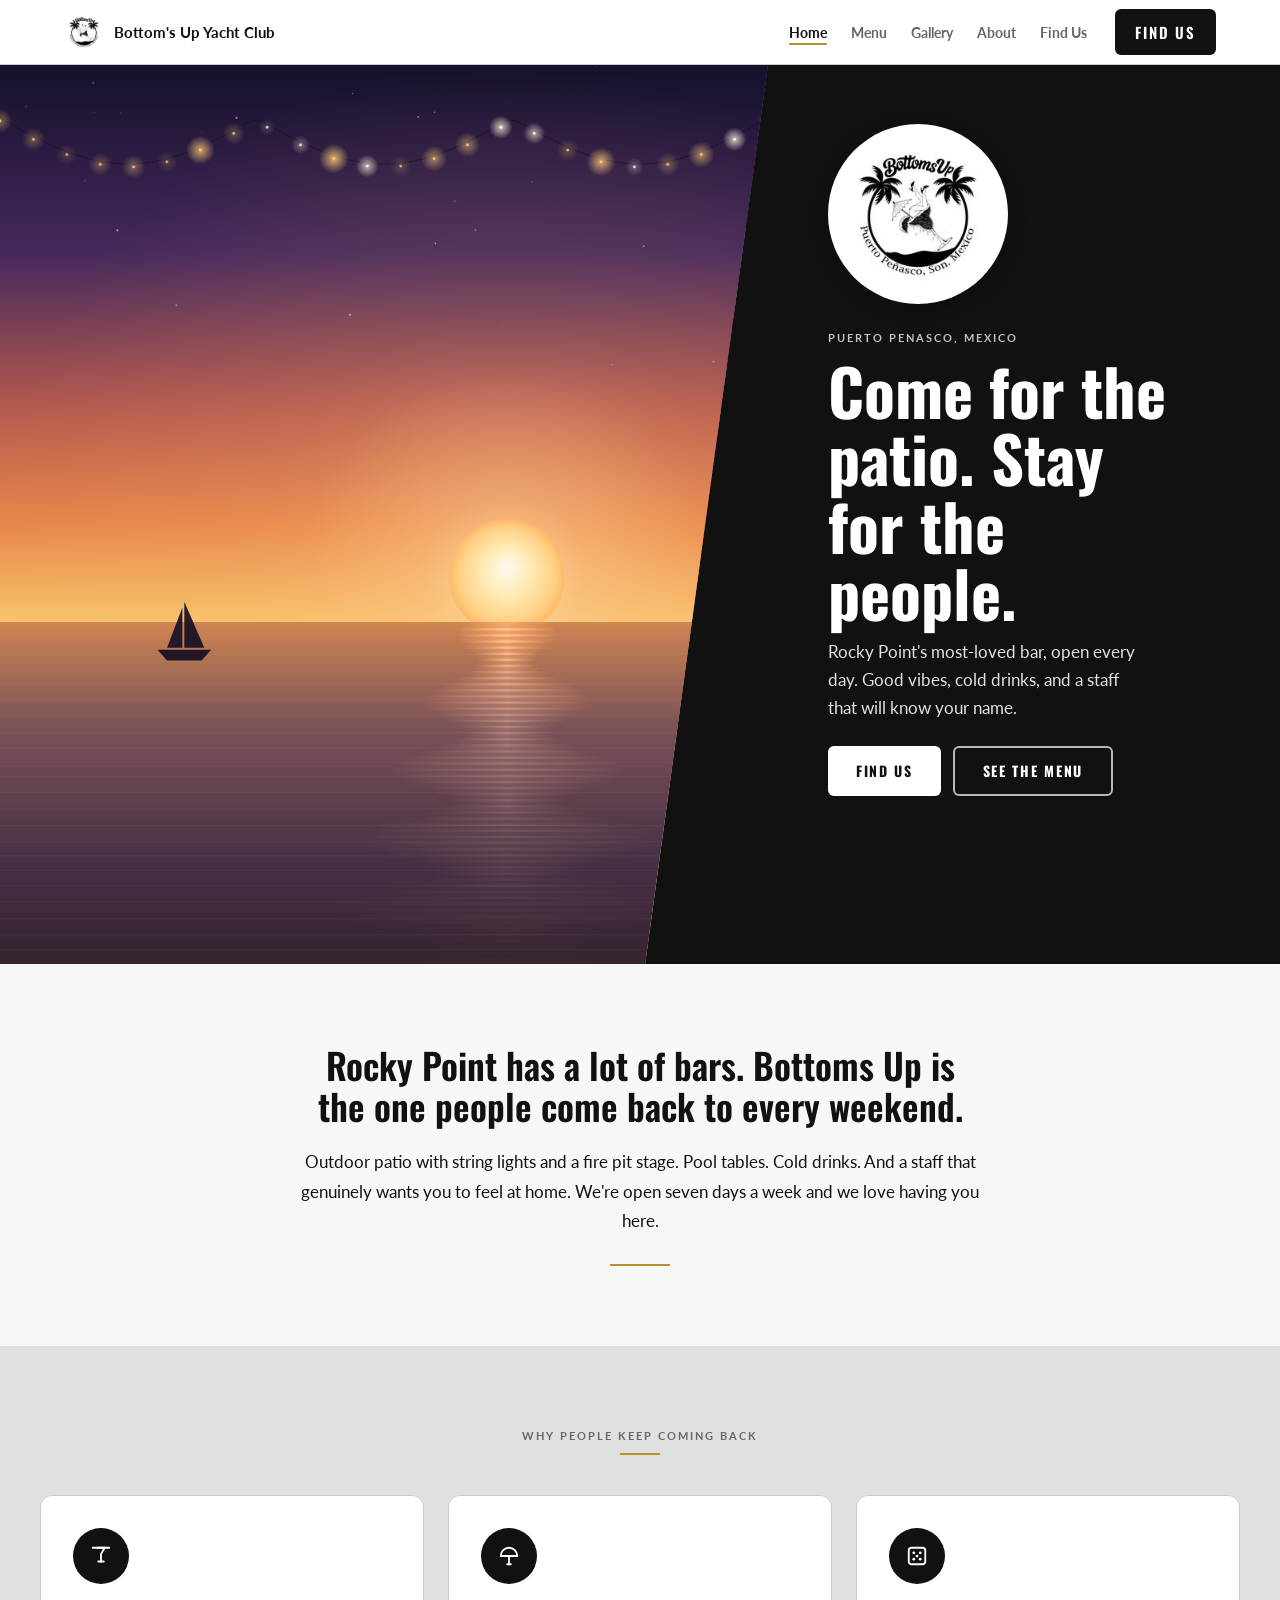
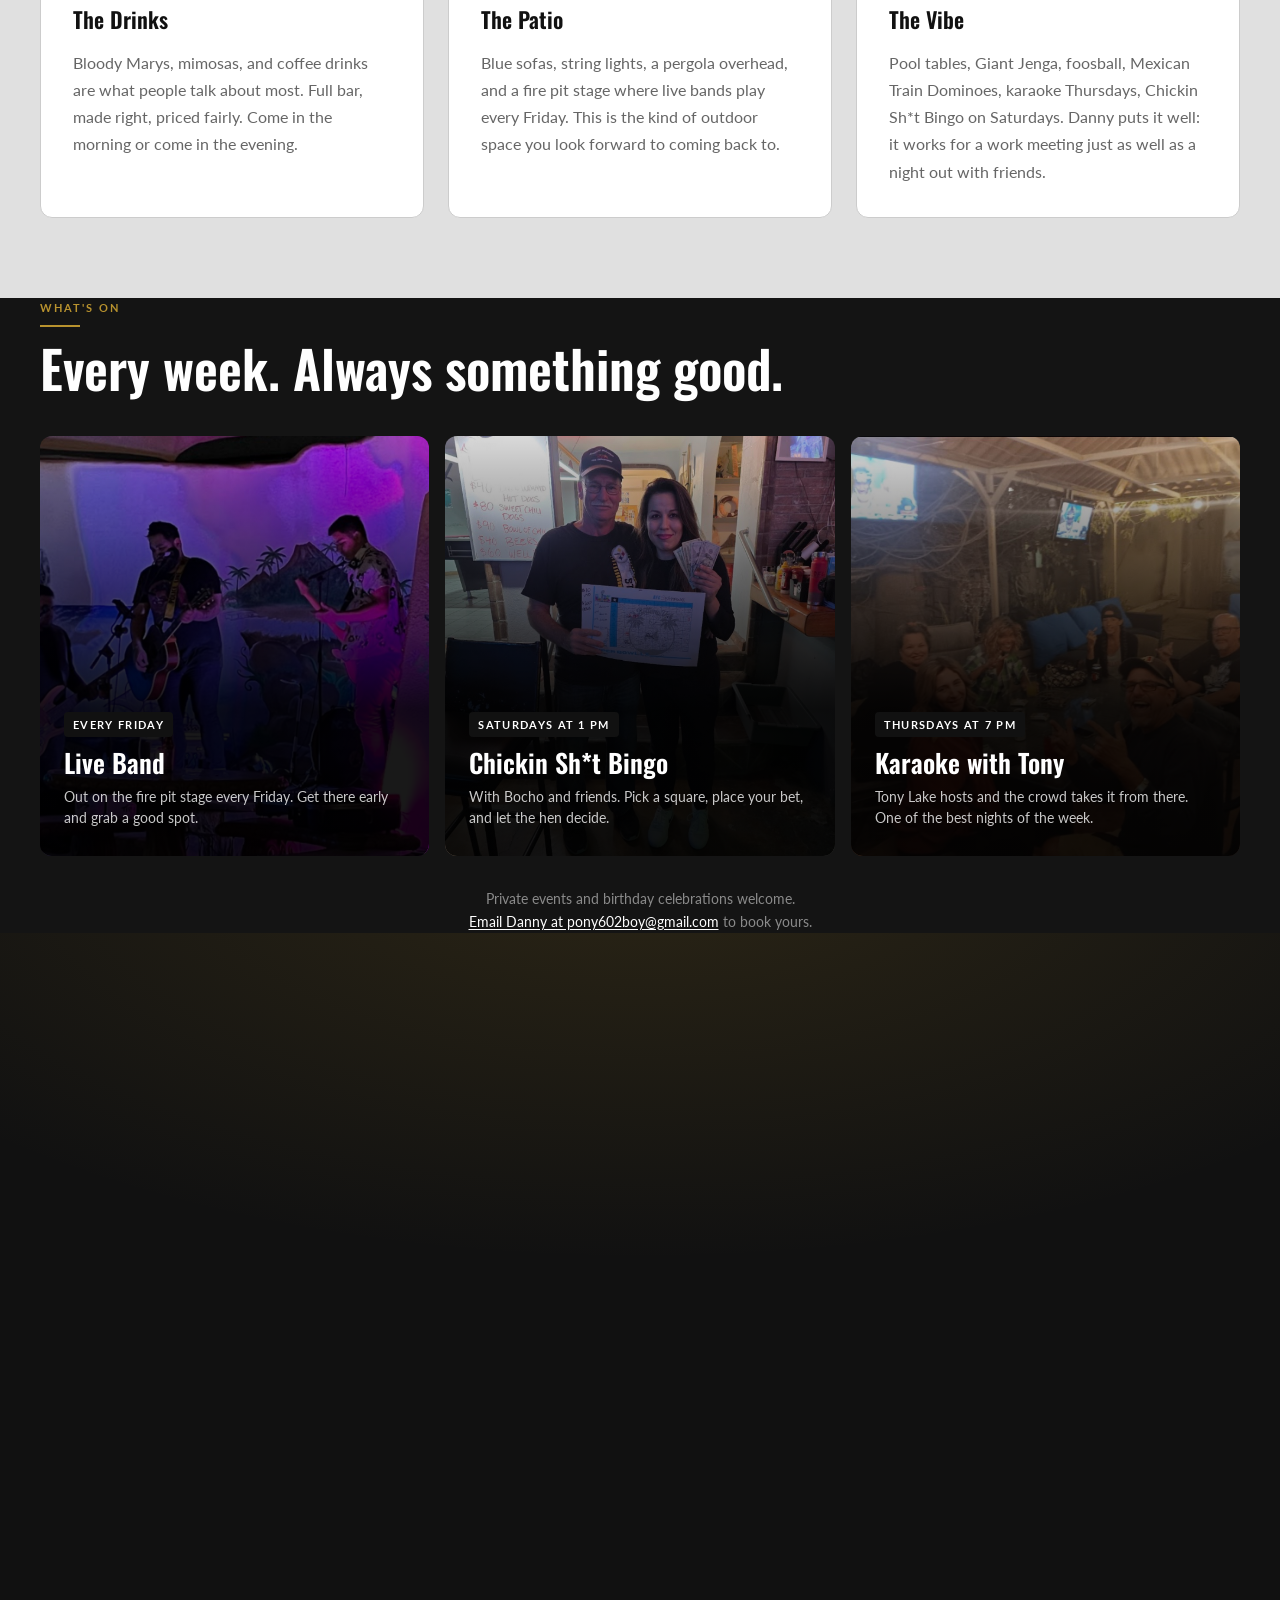
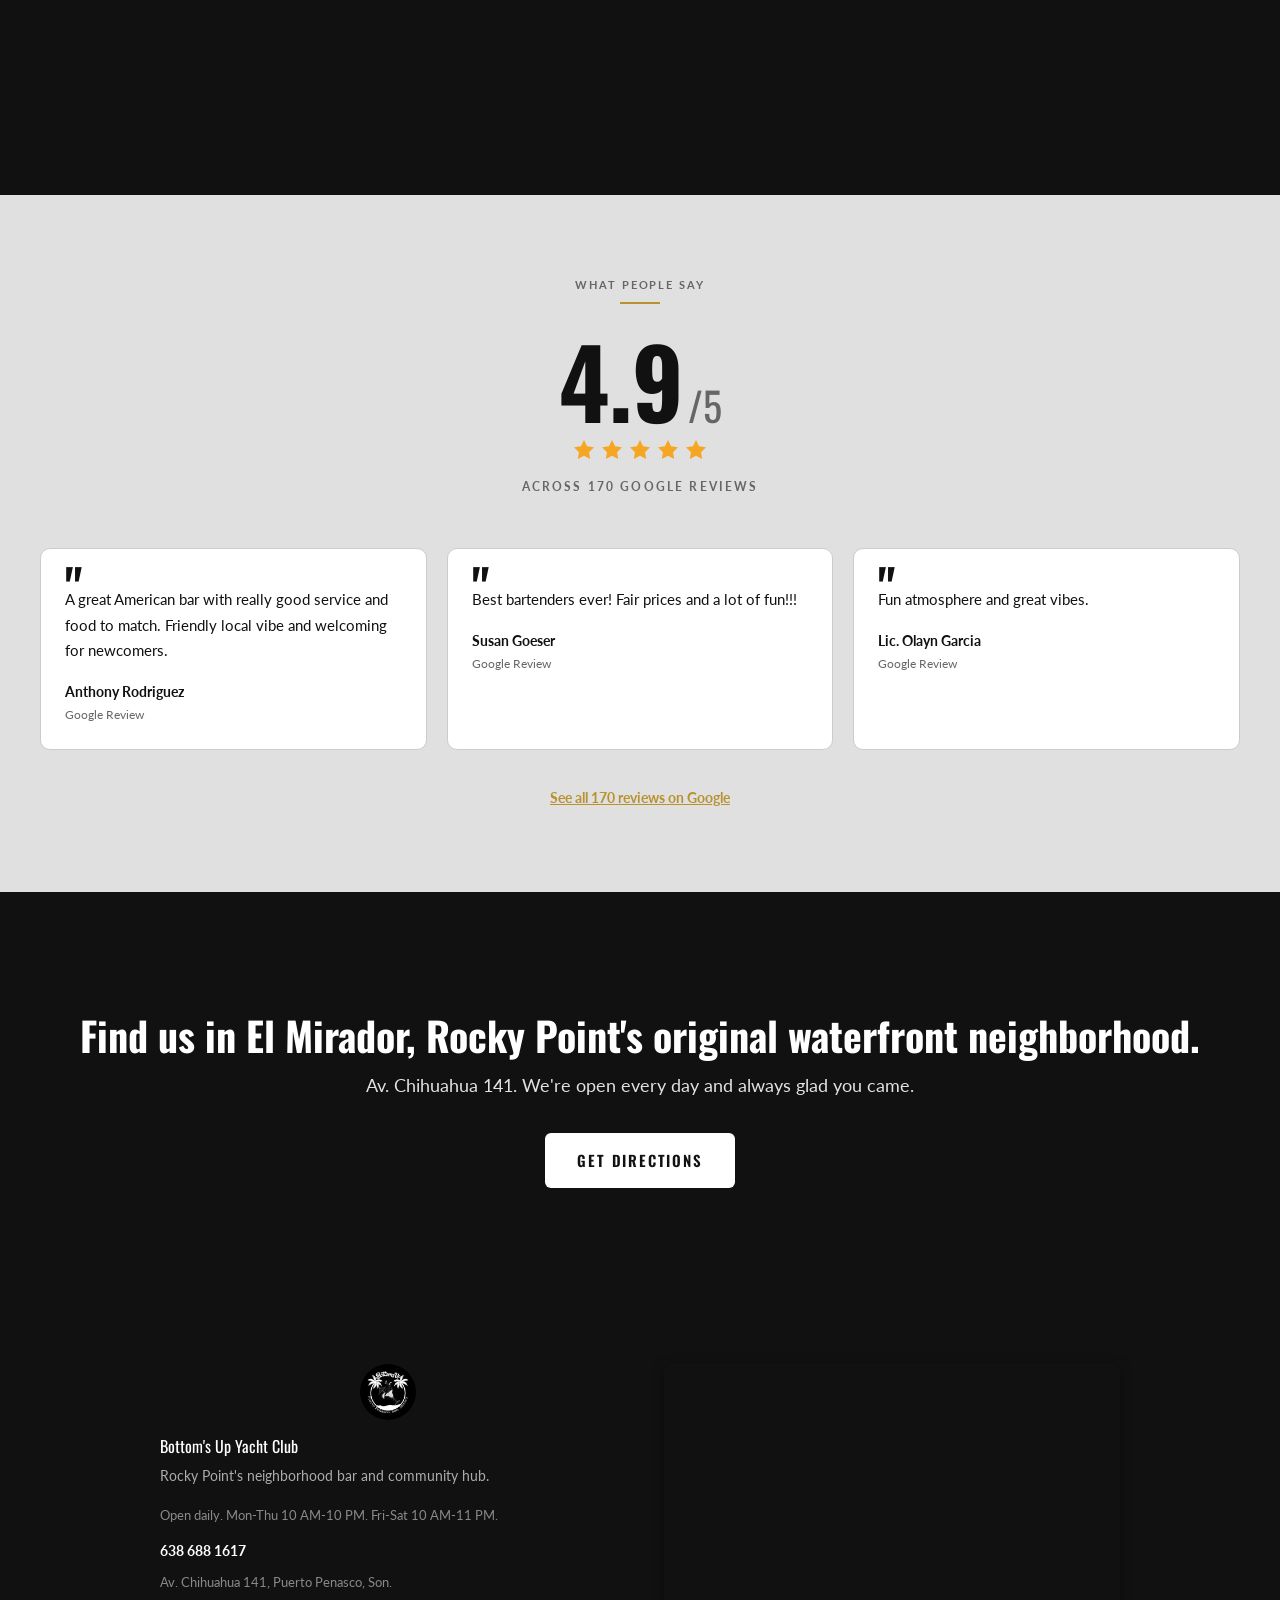
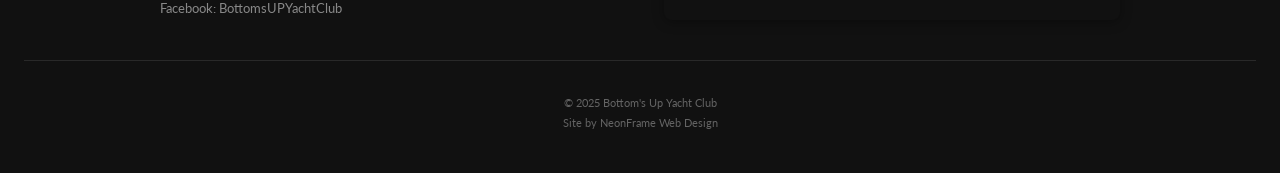
==== commit 472914d2: "Fix events section: legible day labels + clear private note text Day labels are now white text on a " ====
--- a/index.html
+++ b/index.html
@@ -192,7 +192,8 @@
       </div>
 
       <p class="events-private-note appear">
-        Private events and birthday celebrations welcome. <a href="mailto:pony602boy@gmail.com">Email Danny</a> to get started. Pub Trivia with Tony runs periodically too.
+        Private events and birthday celebrations welcome.<br>
+        <a href="mailto:pony602boy@gmail.com">Email Danny at pony602boy@gmail.com</a> to book yours.
       </p>
     </div>
   </section>
--- a/css/style.css
+++ b/css/style.css
@@ -702,9 +702,12 @@
   font-weight: 700;
   text-transform: uppercase;
   letter-spacing: 0.12em;
-  color: var(--coral);
-  display: block;
-  margin-bottom: 6px;
+  color: #fff;
+  background: var(--coral);
+  display: inline-block;
+  padding: 3px 9px;
+  border-radius: 4px;
+  margin-bottom: 10px;
 }
 .event-photo-card__text h3 {
   font-family: var(--font-display);
@@ -727,7 +730,7 @@
   line-height: 1.6;
 }
 .events-private-note a {
-  color: var(--coral);
+  color: #fff;
   text-decoration: underline;
   text-underline-offset: 2px;
 }
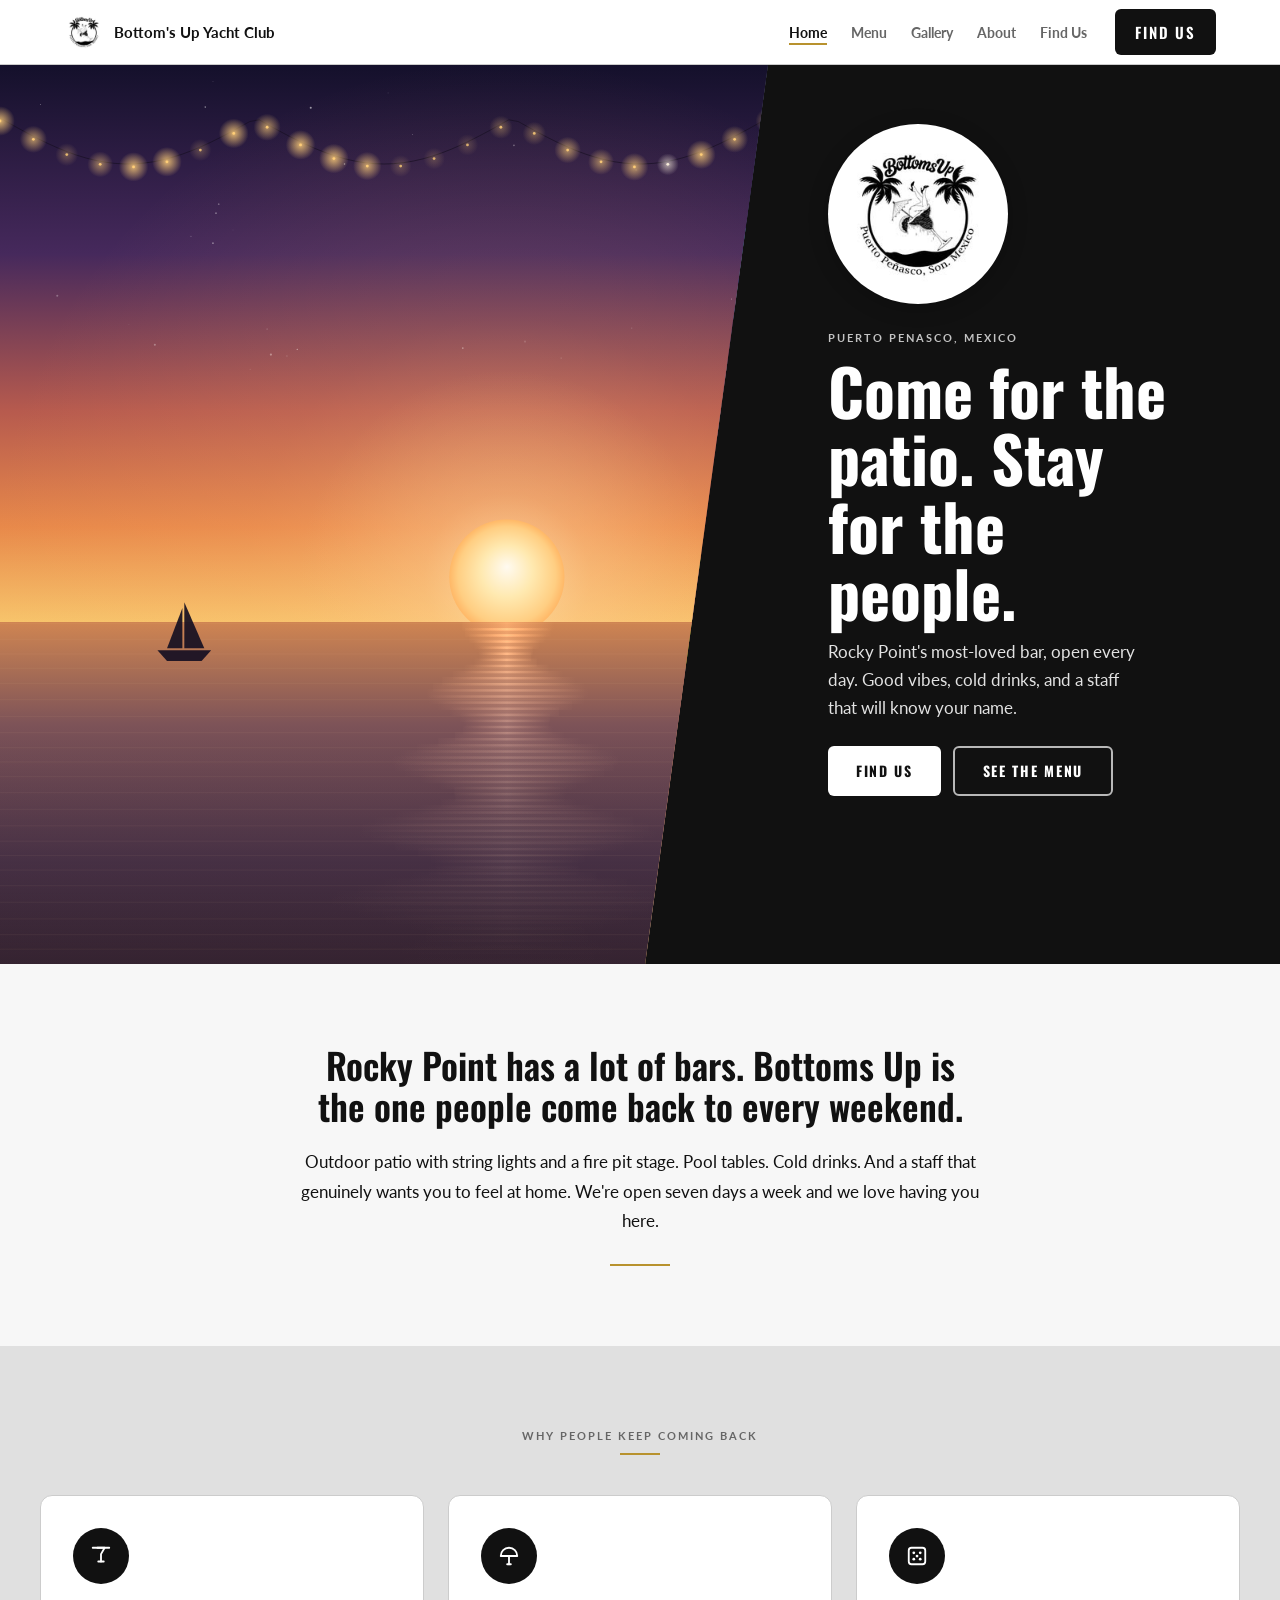
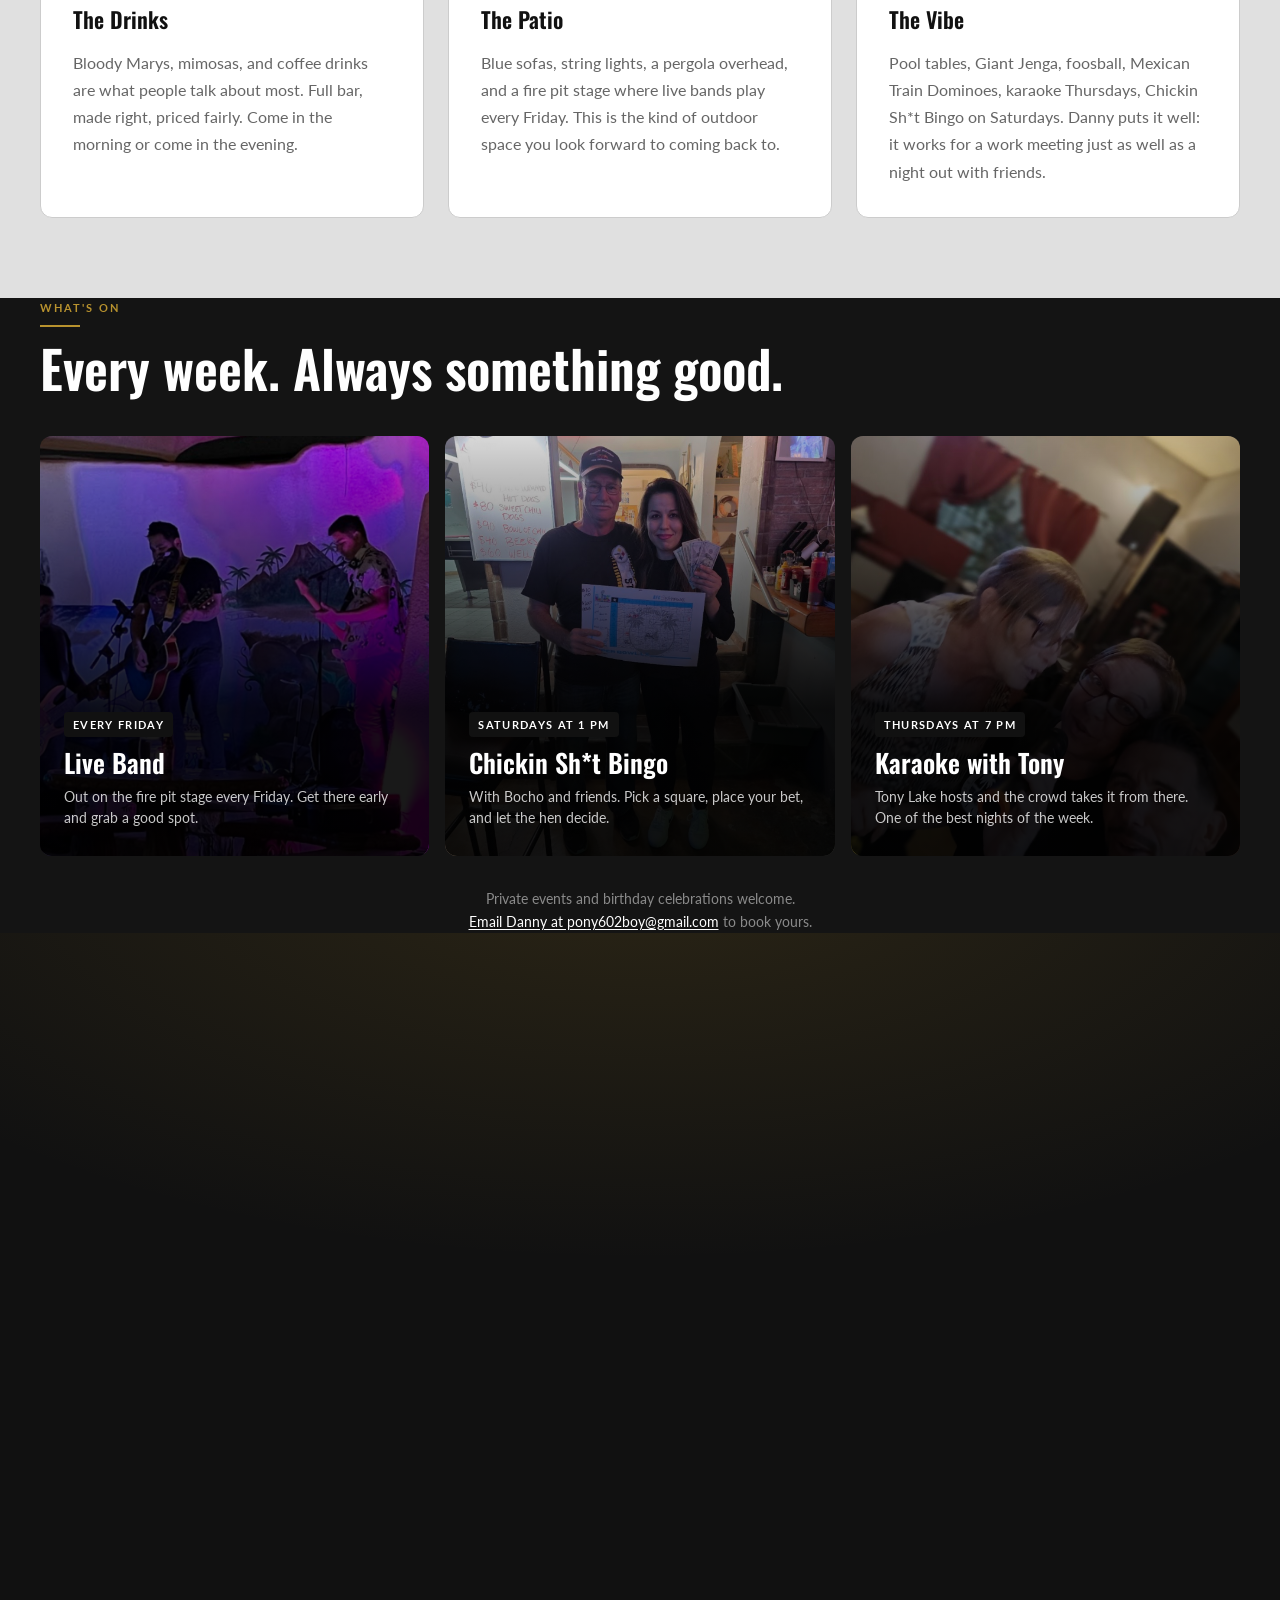
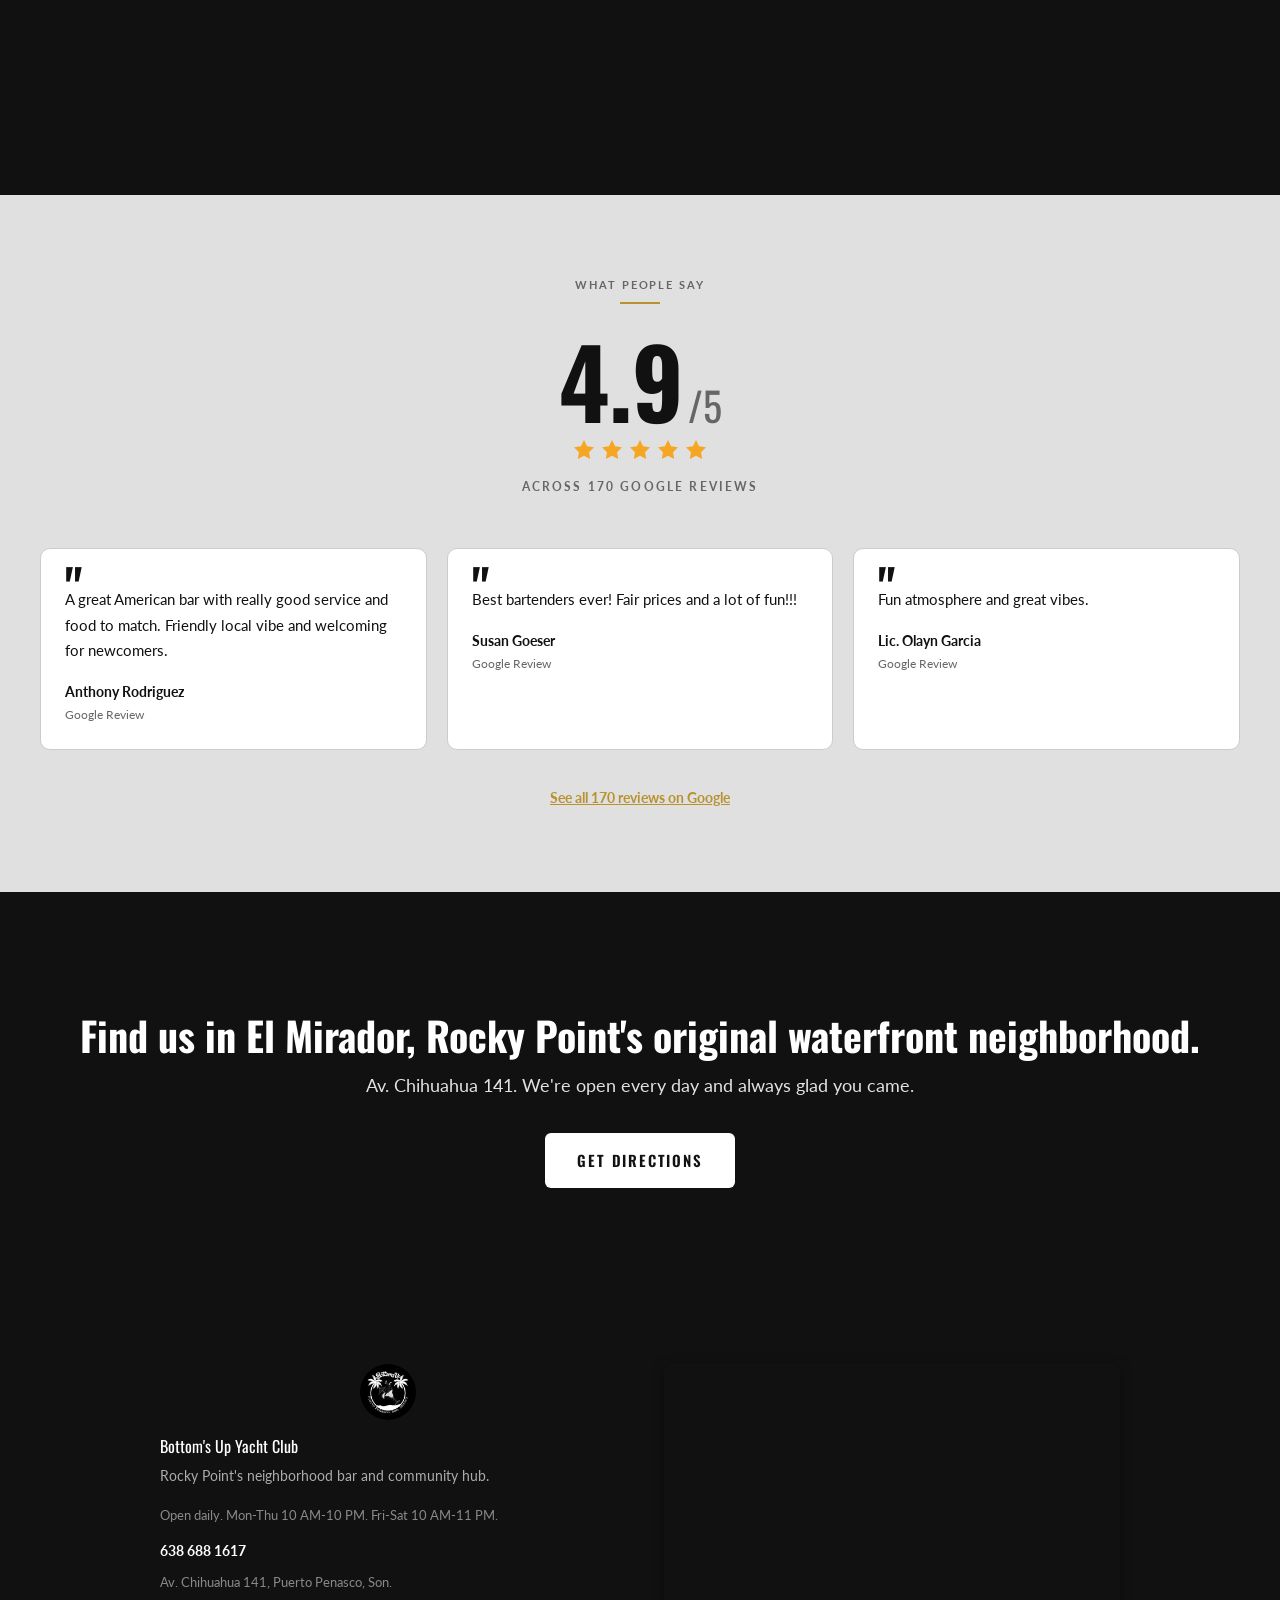
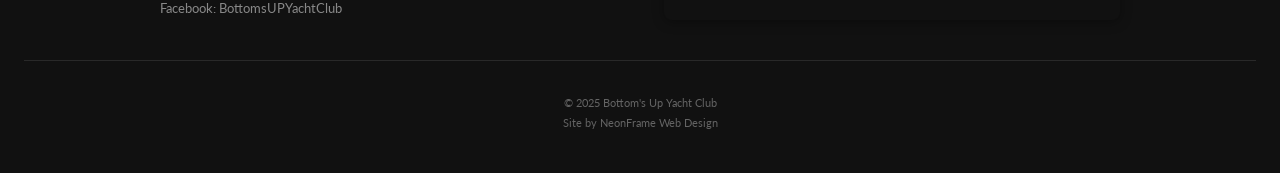
==== commit ffd6dad3: "Swap karaoke event photo for actual karaoke night shot Co-Authored-By: Claude Sonnet 4.6 <noreply@an" ====
--- a/index.html
+++ b/index.html
@@ -180,7 +180,7 @@
         </div>
 
         <div class="event-photo-card">
-          <img src="assets/event_patio.jpg" alt="Friends gathered on the patio at Bottom's Up Yacht Club" loading="lazy">
+          <img src="assets/event_karaoke.jpg" alt="Karaoke night at Bottom's Up Yacht Club" loading="lazy">
           <div class="event-photo-card__overlay" aria-hidden="true"></div>
           <div class="event-photo-card__text">
             <span class="event-day-label">Thursdays at 7 PM</span>
--- a/css/style.css
+++ b/css/style.css
@@ -1454,34 +1454,95 @@
 .private-note a:hover { color: var(--teal-dark); }
 
 /* ================================================================
-   GALLERY PAGE
+   GALLERY PAGE — dark masonry
    ================================================================ */
-.gallery-grid {
-  columns: 1;
-  column-gap: 16px;
-}
-@media (min-width: 600px) { .gallery-grid { columns: 2; } }
-@media (min-width: 960px) { .gallery-grid { columns: 3; column-gap: 20px; } }
-
-.gallery-item {
+.gallery-hero {
+  background: #141414;
+  padding: 110px 24px 64px;
+  text-align: center;
+}
+.gallery-hero__inner { max-width: 640px; margin: 0 auto; }
+.gallery-hero__label { color: var(--teal); margin-bottom: 12px; }
+.gallery-hero h1 {
+  font-family: var(--font-display);
+  font-size: 44px;
+  font-weight: 700;
+  color: #fff;
+  margin-bottom: 14px;
+  line-height: 1.15;
+}
+@media (min-width: 768px) { .gallery-hero h1 { font-size: 58px; } }
+.gallery-hero p {
+  font-size: 17px;
+  color: rgba(255,255,255,0.60);
+  line-height: 1.6;
+}
+
+.gallery-section {
+  background: #111;
+  padding: 40px 16px 64px;
+}
+.gallery-masonry {
+  columns: 3;
+  column-gap: 10px;
+  max-width: 1240px;
+  margin: 0 auto;
+}
+.gallery-m-item {
   break-inside: avoid;
-  margin-bottom: 16px;
+  margin-bottom: 10px;
+  border-radius: 8px;
   overflow: hidden;
-  border-radius: 8px;
+  cursor: zoom-in;
+  position: relative;
+}
+.gallery-m-item img {
+  width: 100%;
+  display: block;
+  transition: transform 0.35s ease, opacity 0.25s;
+}
+.gallery-m-item:hover img {
+  transform: scale(1.04);
+  opacity: 0.82;
+}
+@media (max-width: 767px) { .gallery-masonry { columns: 2; column-gap: 8px; } .gallery-m-item { margin-bottom: 8px; } }
+@media (max-width: 479px) { .gallery-masonry { columns: 1; } }
+
+/* Lightbox prev/next/counter */
+.lightbox__prev,
+.lightbox__next {
+  position: absolute;
+  top: 50%;
+  transform: translateY(-50%);
+  background: rgba(255,255,255,0.12);
+  border: none;
+  color: #fff;
+  font-size: 52px;
+  width: 60px;
+  height: 60px;
+  display: flex;
+  align-items: center;
+  justify-content: center;
   cursor: pointer;
-}
-@media (min-width: 960px) { .gallery-item { margin-bottom: 20px; } }
-.gallery-item img {
-  width: 100%;
-  display: block;
-  object-fit: cover;
-  transition: transform 300ms ease;
-}
-.gallery-item:hover img { transform: scale(1.03); }
-.gallery-caption {
-  font-size: 12px;
-  color: var(--ink-muted);
-  padding: 6px 4px 0;
+  border-radius: 50%;
+  transition: background 200ms;
+  z-index: 10001;
+  line-height: 1;
+  padding: 0;
+}
+.lightbox__prev { left: 20px; }
+.lightbox__next { right: 20px; }
+.lightbox__prev:hover,
+.lightbox__next:hover { background: rgba(255,255,255,0.28); }
+.lightbox__counter {
+  position: absolute;
+  bottom: 20px;
+  left: 50%;
+  transform: translateX(-50%);
+  color: rgba(255,255,255,0.60);
+  font-size: 13px;
+  letter-spacing: 0.08em;
+  pointer-events: none;
 }
 
 /* ================================================================
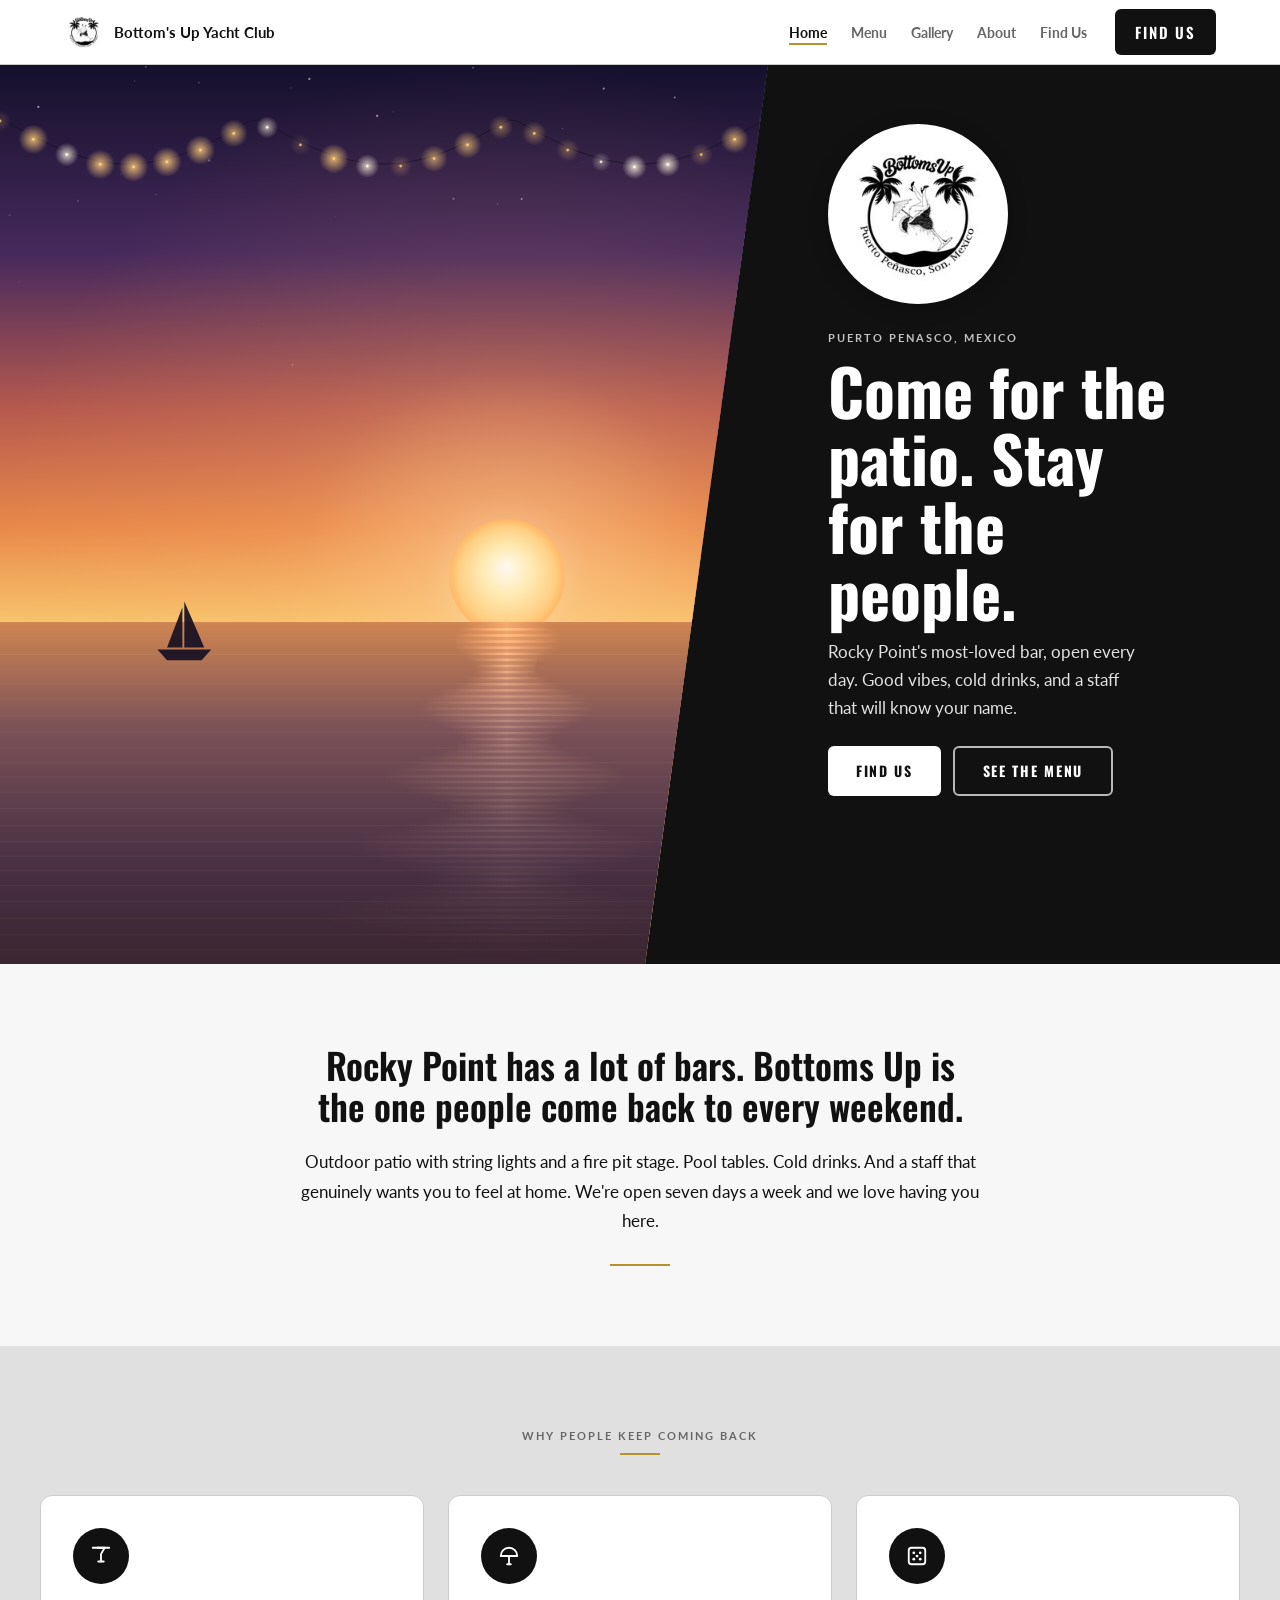
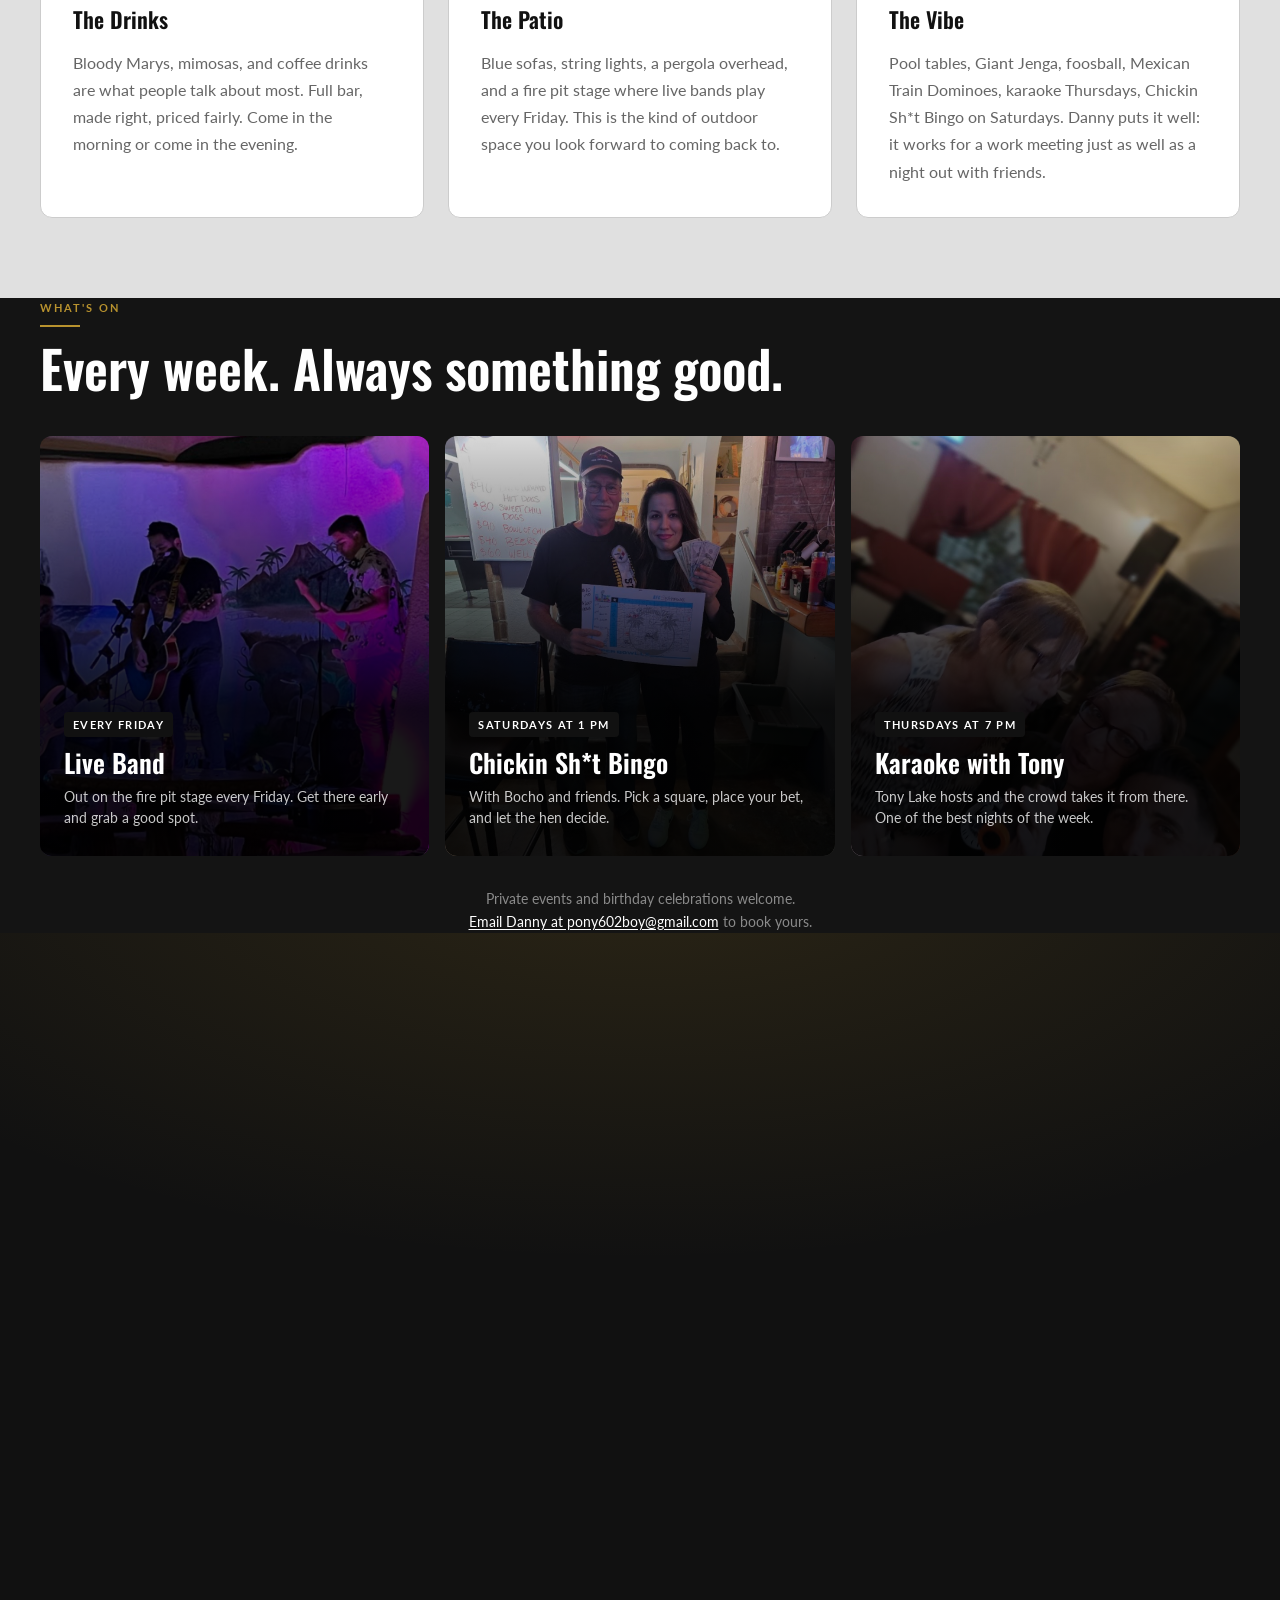
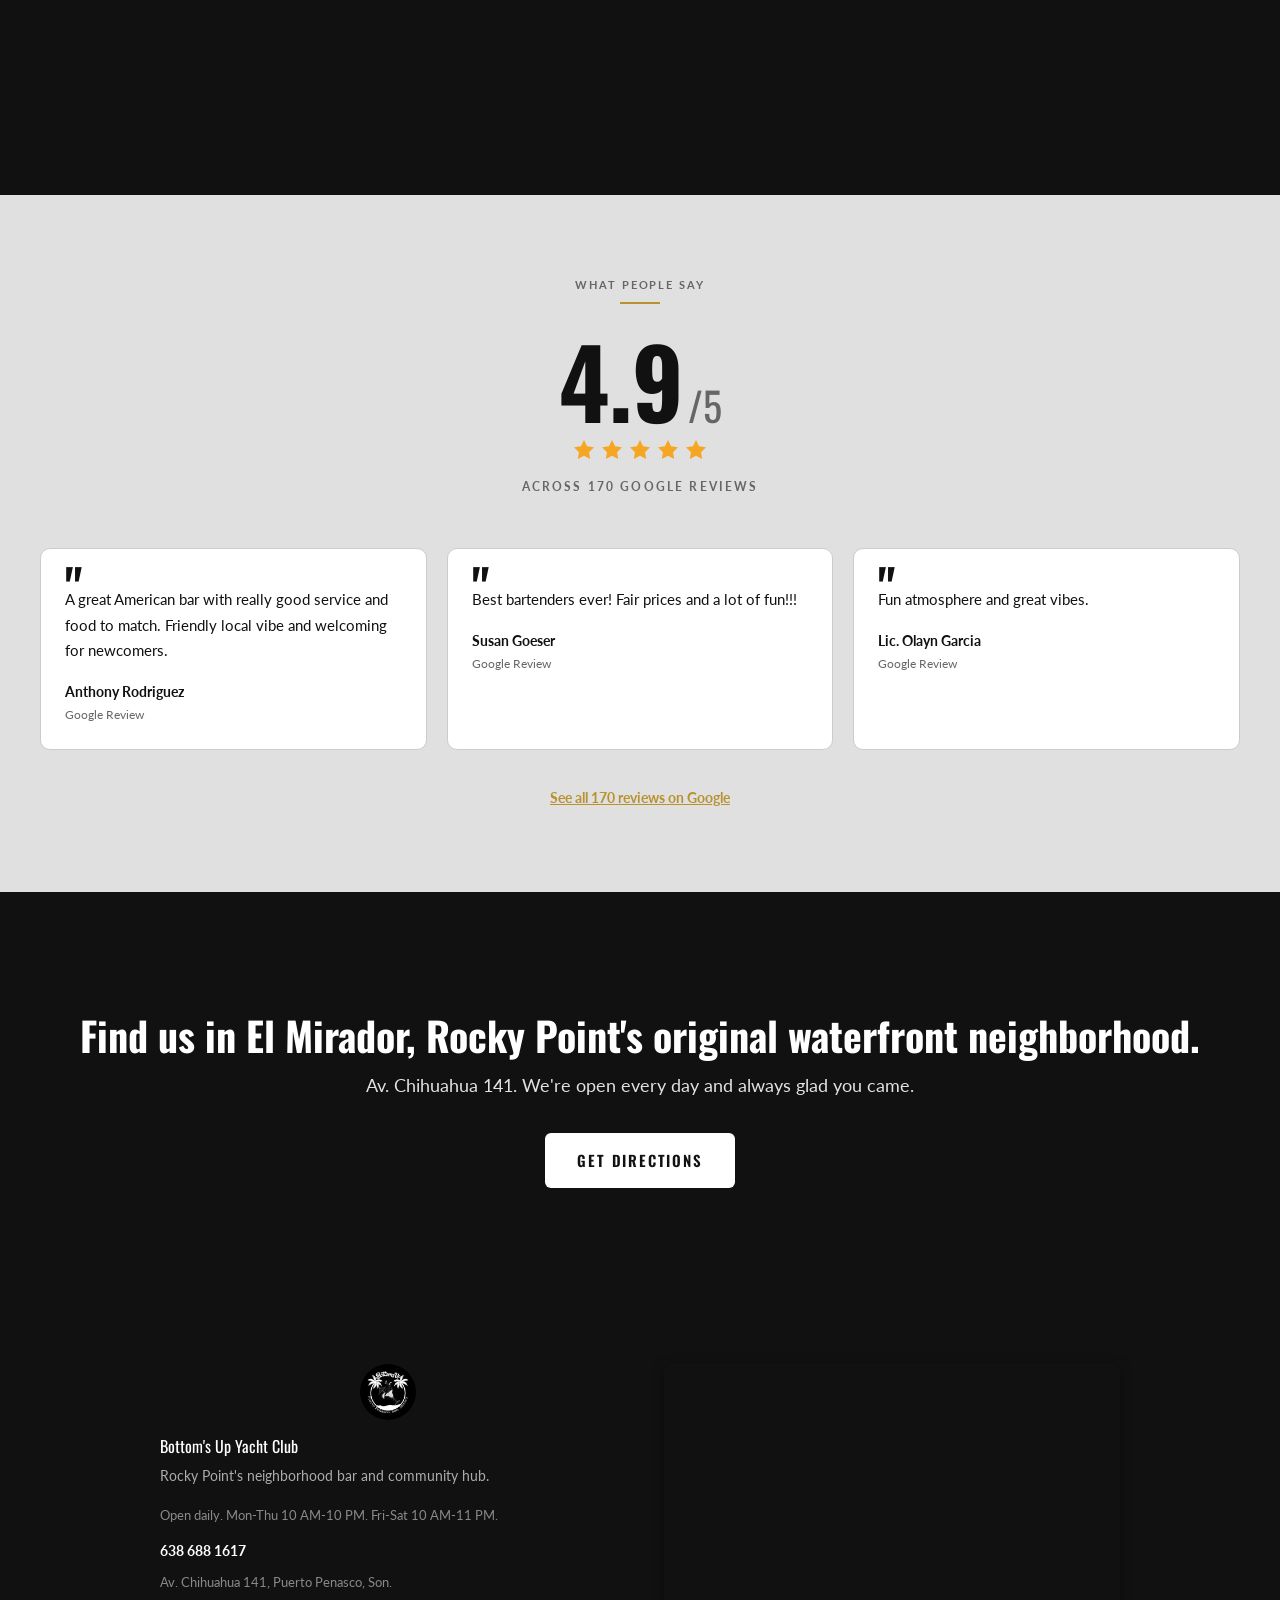
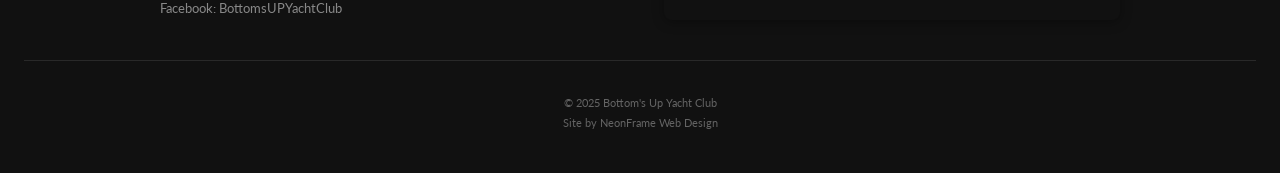
==== commit 17c8f9f3: "Add photo hero to gallery page; fix karaoke card crop Gallery hero is now a full-bleed bar photo wit" ====
--- a/index.html
+++ b/index.html
@@ -180,7 +180,7 @@
         </div>
 
         <div class="event-photo-card">
-          <img src="assets/event_karaoke.jpg" alt="Karaoke night at Bottom's Up Yacht Club" loading="lazy">
+          <img src="assets/event_karaoke.jpg" alt="Karaoke night at Bottom's Up Yacht Club" loading="lazy" style="object-position: center 20%;">
           <div class="event-photo-card__overlay" aria-hidden="true"></div>
           <div class="event-photo-card__text">
             <span class="event-day-label">Thursdays at 7 PM</span>
--- a/css/style.css
+++ b/css/style.css
@@ -1457,11 +1457,34 @@
    GALLERY PAGE — dark masonry
    ================================================================ */
 .gallery-hero {
-  background: #141414;
-  padding: 110px 24px 64px;
+  position: relative;
+  min-height: 480px;
+  display: flex;
+  align-items: center;
+  justify-content: center;
   text-align: center;
-}
-.gallery-hero__inner { max-width: 640px; margin: 0 auto; }
+  overflow: hidden;
+  padding: 80px 24px 64px;
+}
+.gallery-hero__bg {
+  position: absolute;
+  inset: 0;
+  width: 100%;
+  height: 100%;
+  object-fit: cover;
+  object-position: center 40%;
+}
+.gallery-hero__overlay {
+  position: absolute;
+  inset: 0;
+  background: linear-gradient(to bottom, rgba(0,0,0,0.60) 0%, rgba(0,0,0,0.45) 100%);
+}
+.gallery-hero__inner {
+  position: relative;
+  z-index: 1;
+  max-width: 640px;
+  margin: 0 auto;
+}
 .gallery-hero__label { color: var(--teal); margin-bottom: 12px; }
 .gallery-hero h1 {
   font-family: var(--font-display);
@@ -1474,7 +1497,7 @@
 @media (min-width: 768px) { .gallery-hero h1 { font-size: 58px; } }
 .gallery-hero p {
   font-size: 17px;
-  color: rgba(255,255,255,0.60);
+  color: rgba(255,255,255,0.75);
   line-height: 1.6;
 }
 
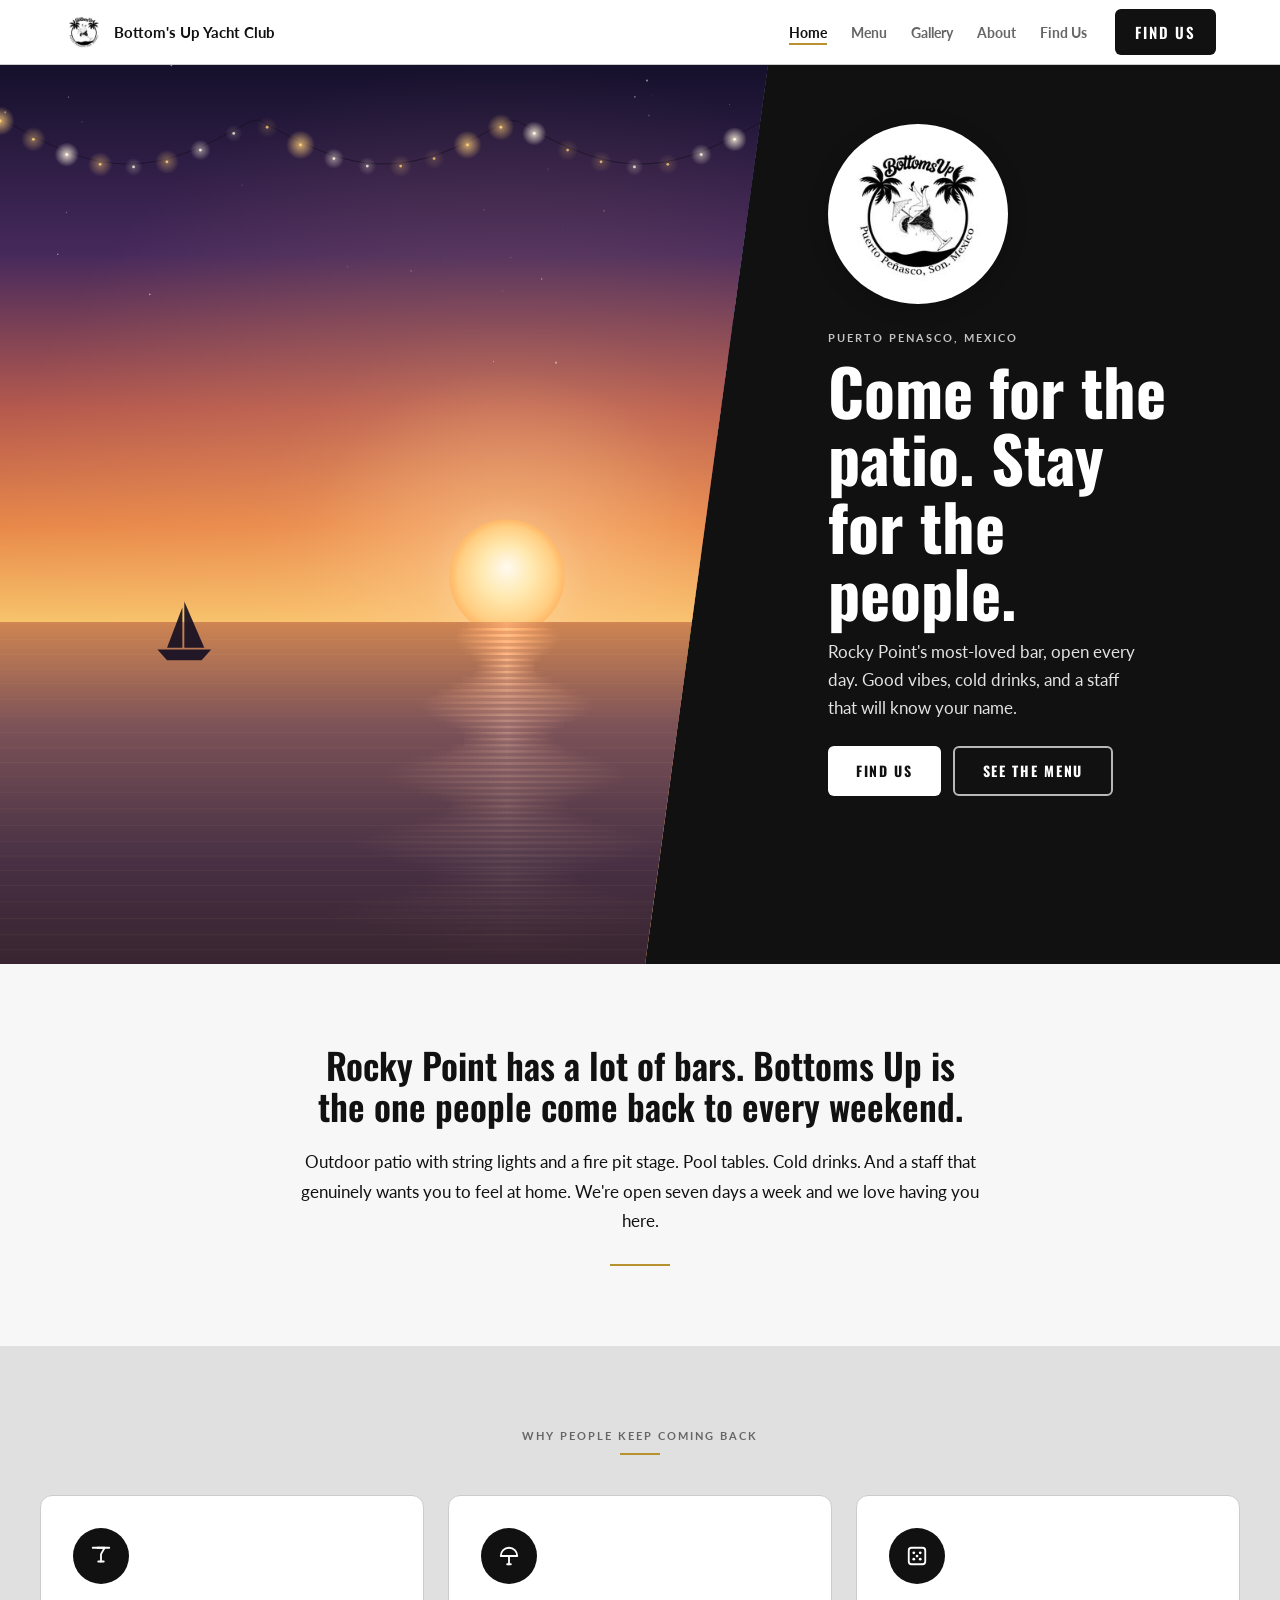
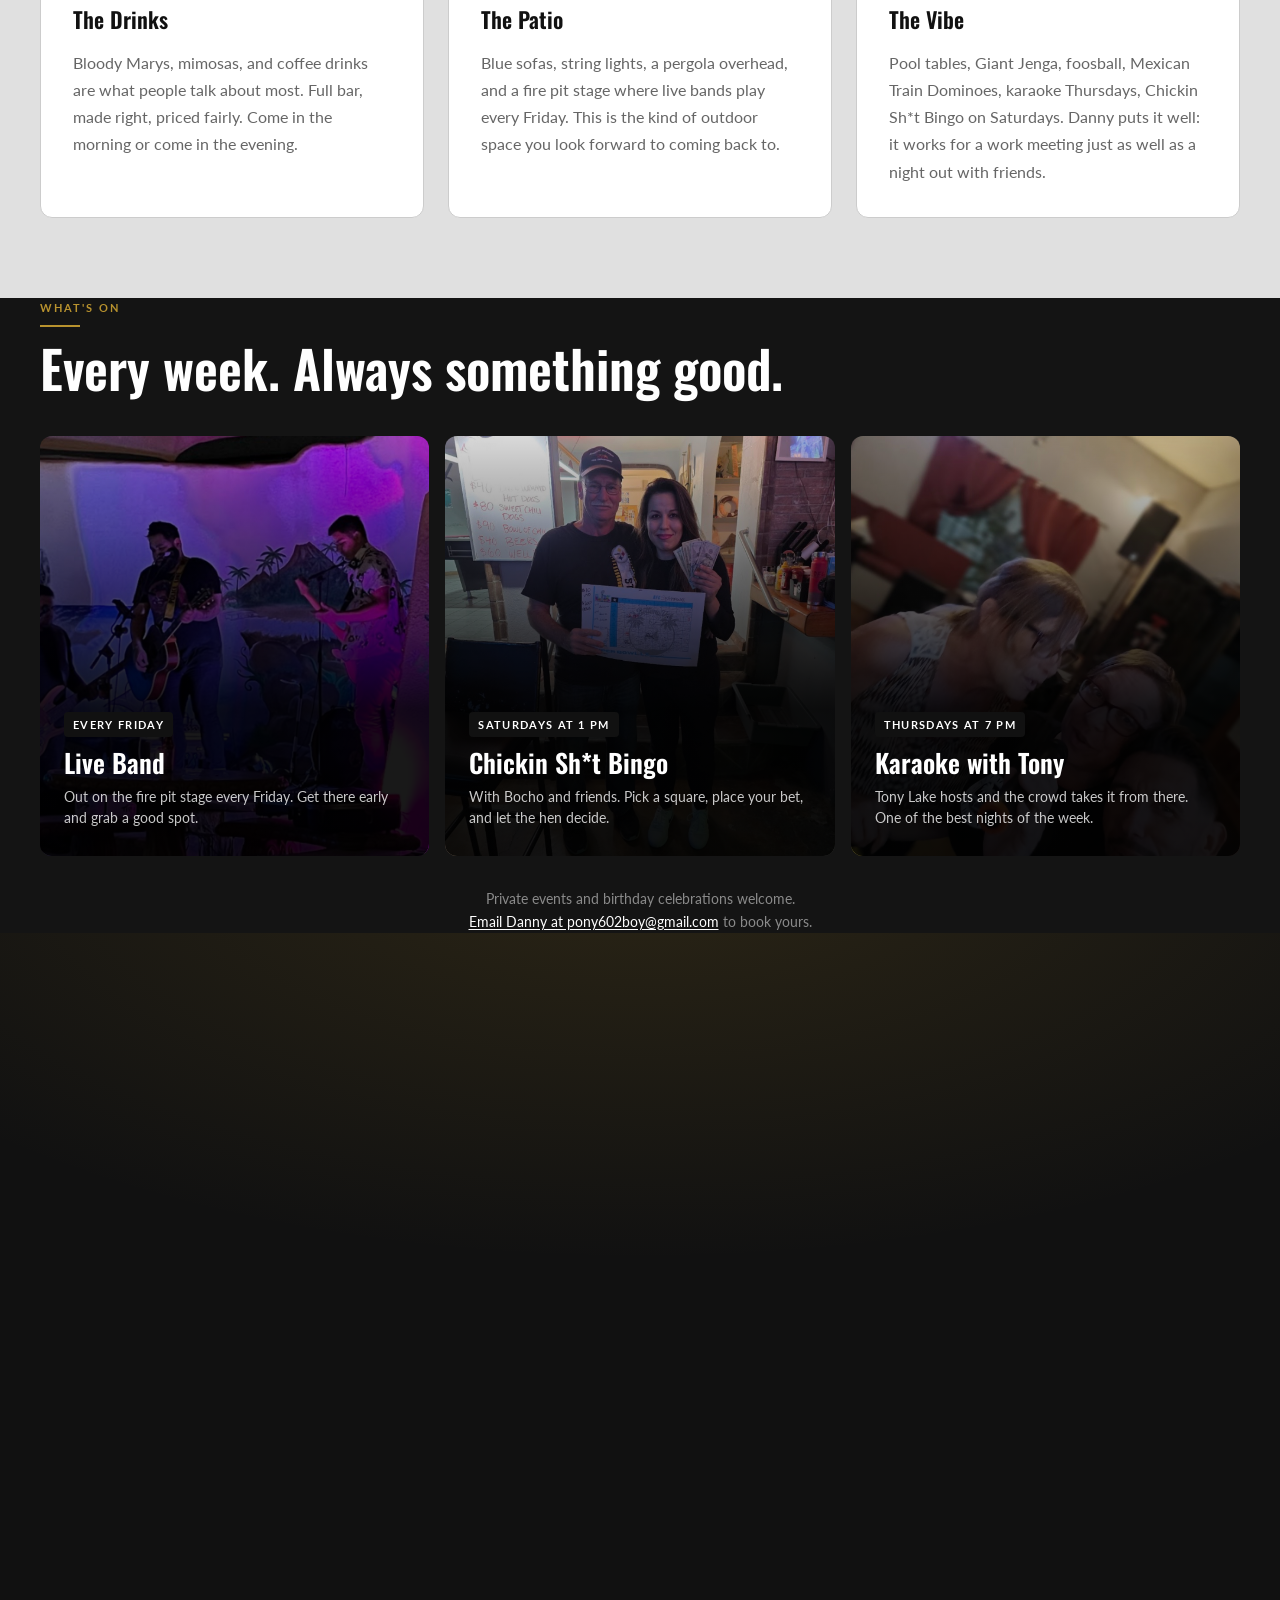
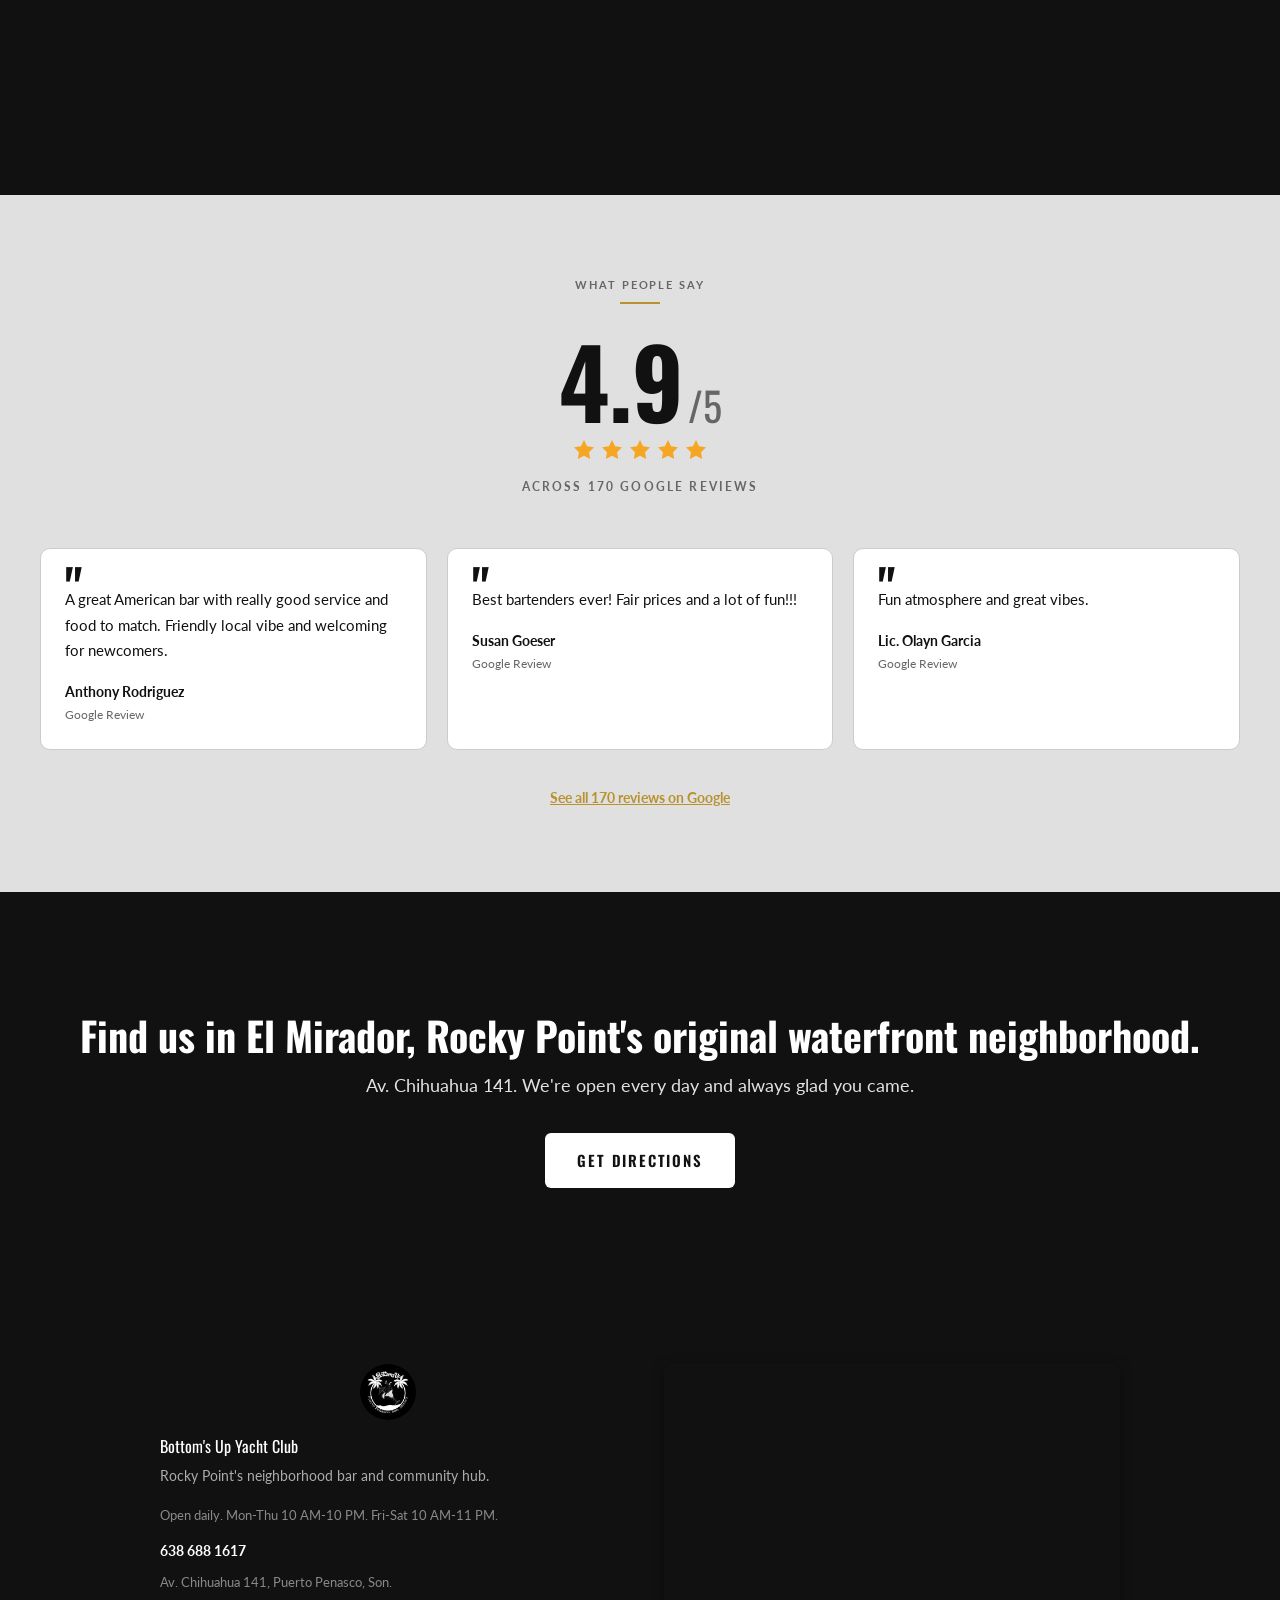
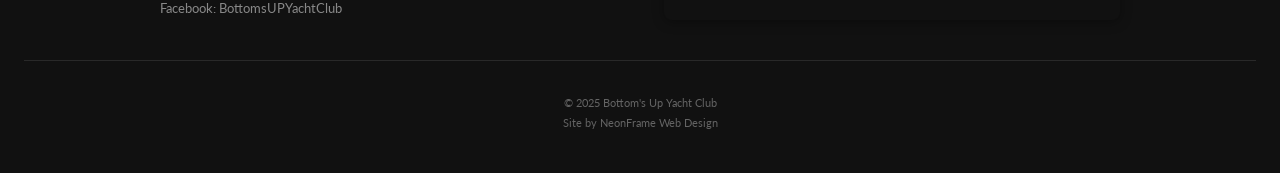
==== commit 2acc4459: "Adjust karaoke card crop to center 40% — show faces, reduce text overlap Co-Authored-By: Claude Sonn" ====
--- a/index.html
+++ b/index.html
@@ -180,7 +180,7 @@
         </div>
 
         <div class="event-photo-card">
-          <img src="assets/event_karaoke.jpg" alt="Karaoke night at Bottom's Up Yacht Club" loading="lazy" style="object-position: center 20%;">
+          <img src="assets/event_karaoke.jpg" alt="Karaoke night at Bottom's Up Yacht Club" loading="lazy" style="object-position: center 40%;">
           <div class="event-photo-card__overlay" aria-hidden="true"></div>
           <div class="event-photo-card__text">
             <span class="event-day-label">Thursdays at 7 PM</span>
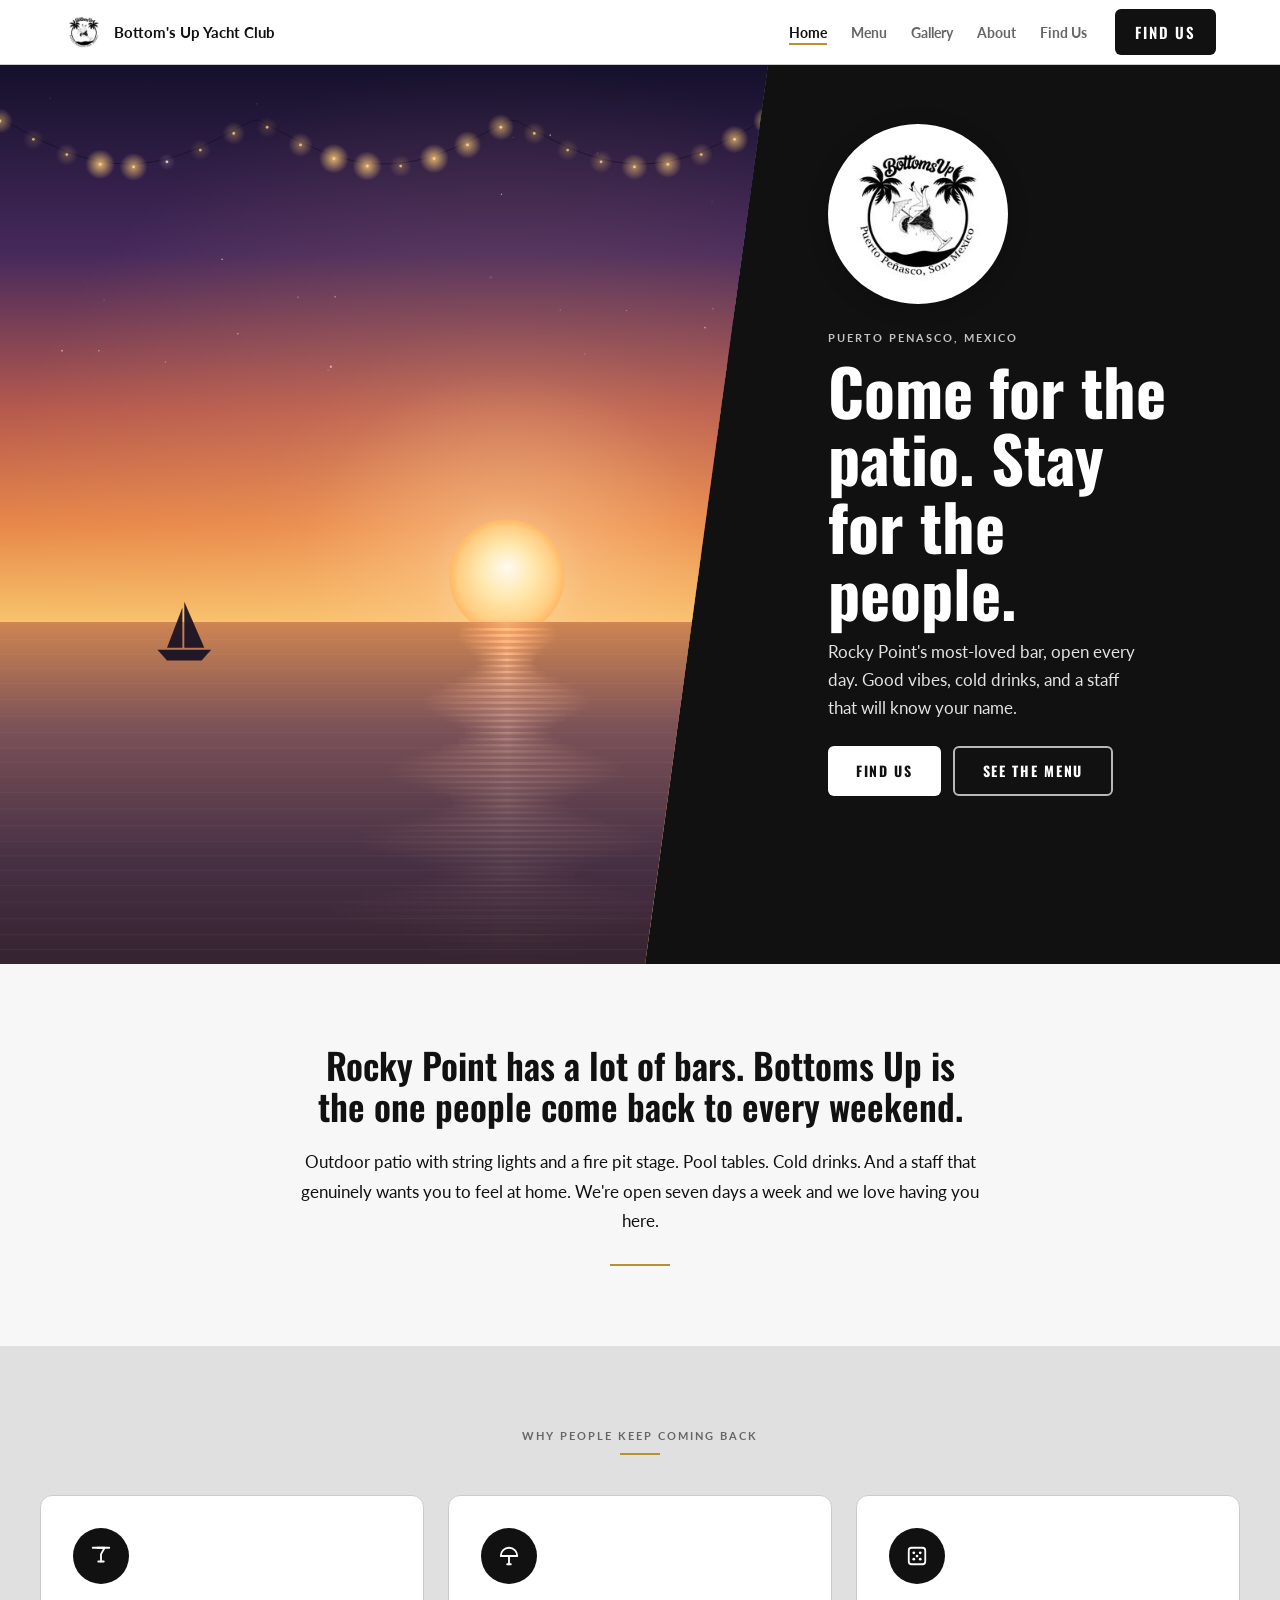
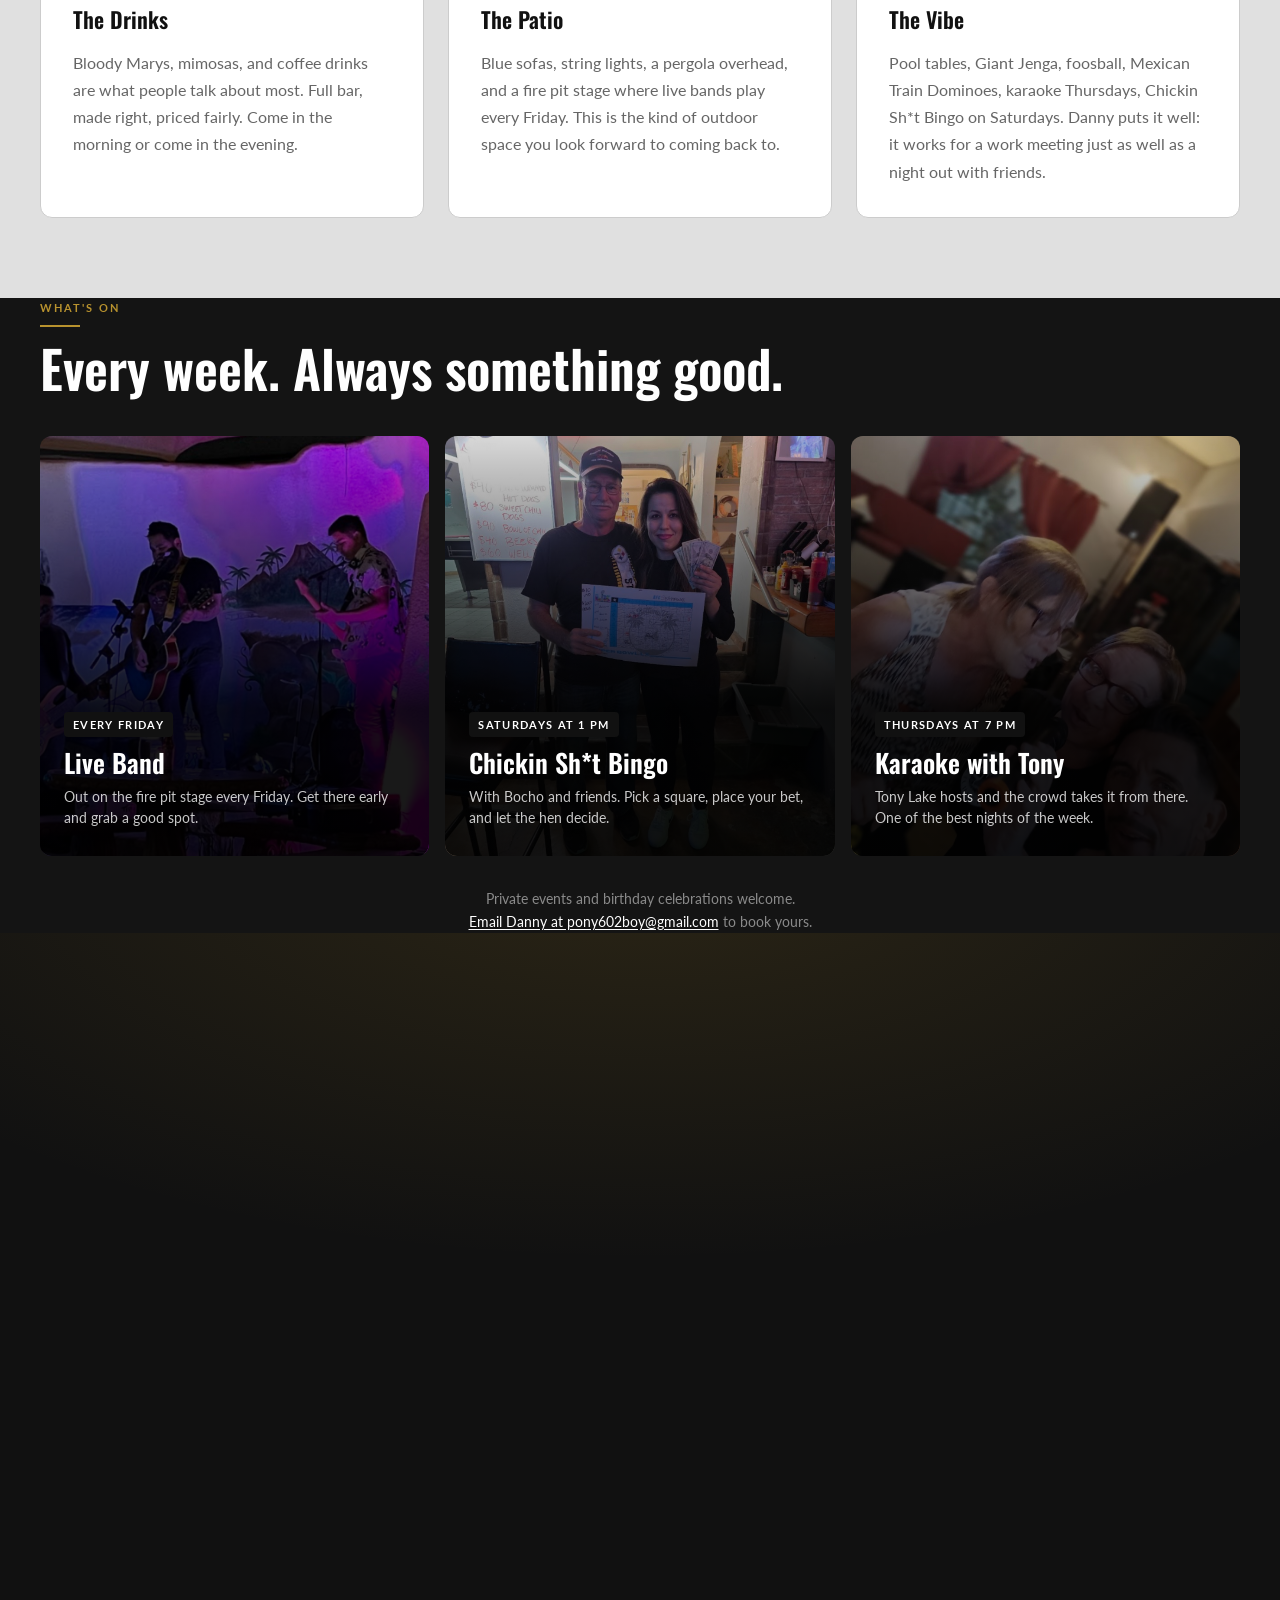
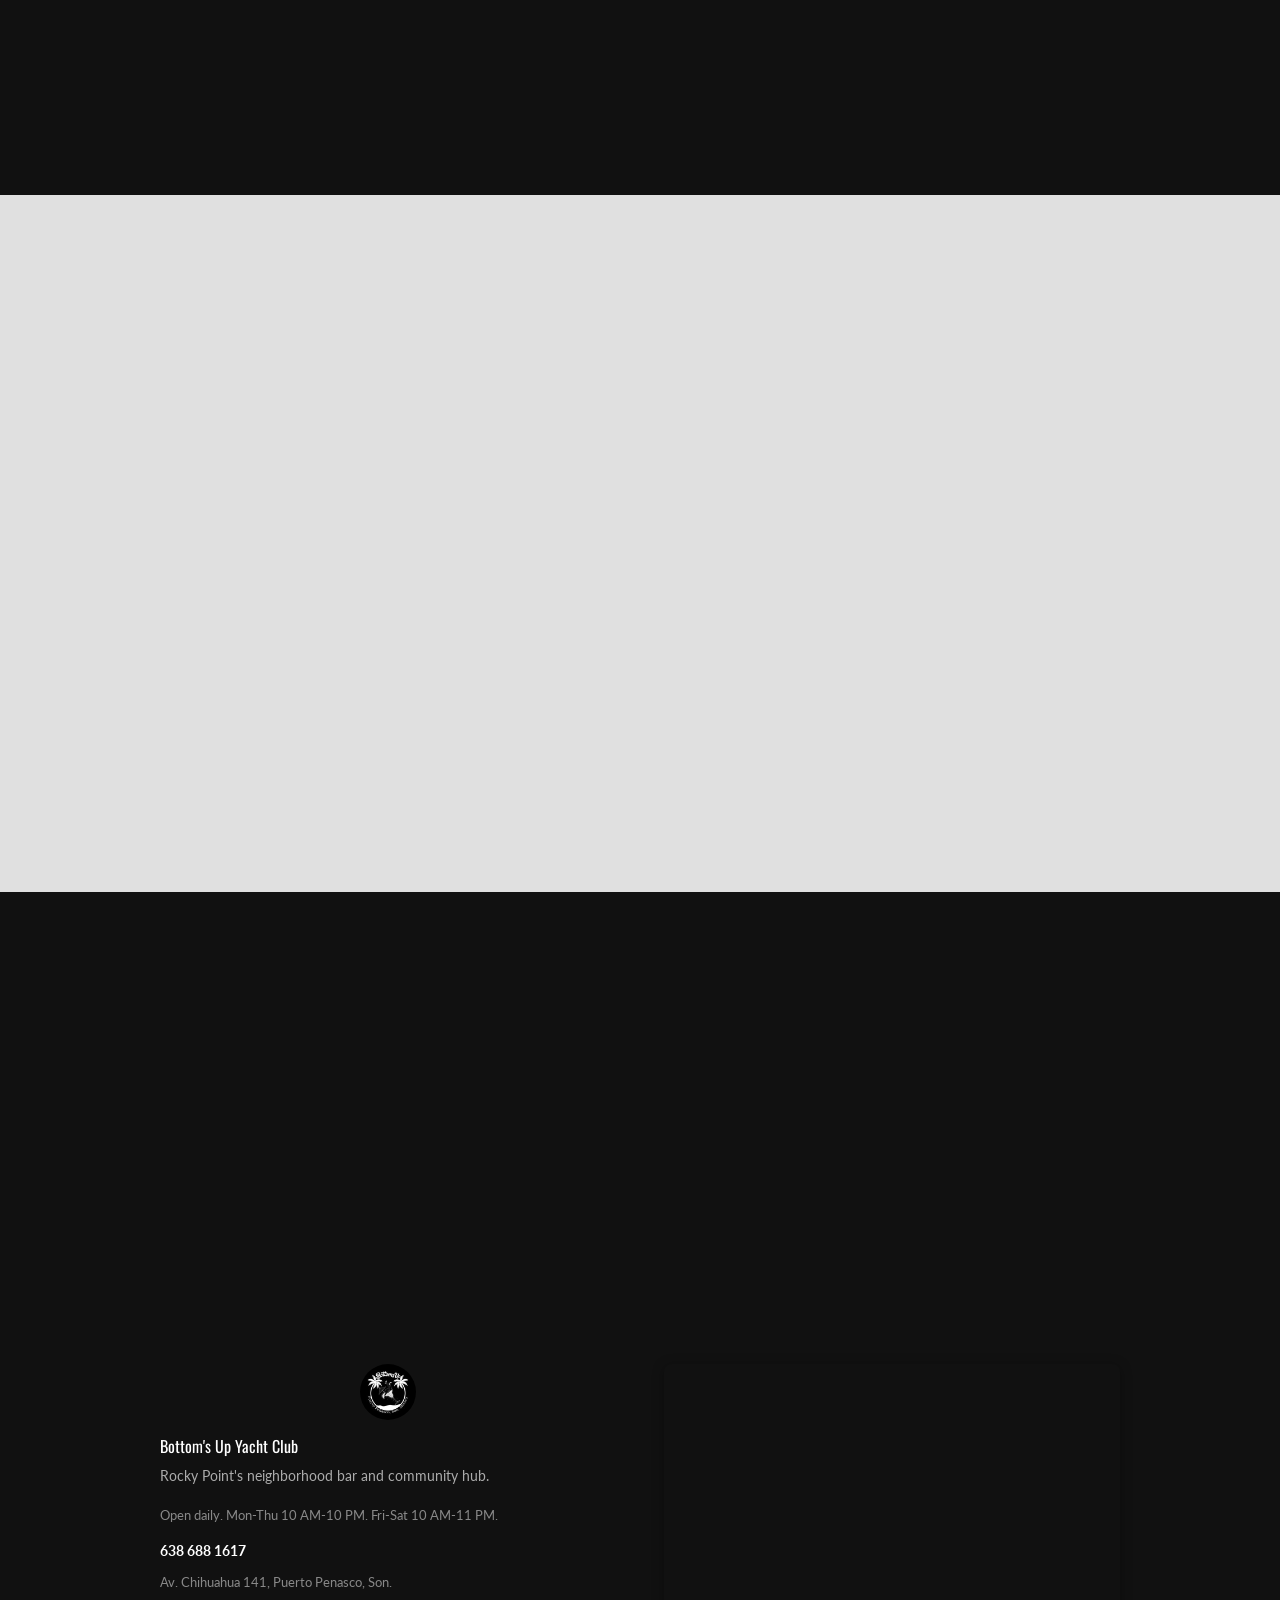
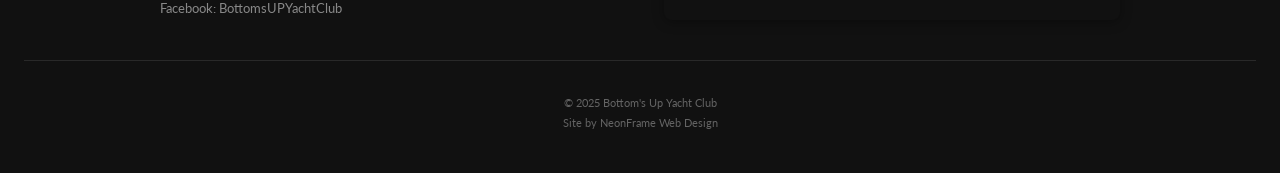
==== commit a76cbb69: "Shift karaoke card crop down to 60% Co-Authored-By: Claude Sonnet 4.6 <noreply@anthropic.com>" ====
--- a/index.html
+++ b/index.html
@@ -180,7 +180,7 @@
         </div>
 
         <div class="event-photo-card">
-          <img src="assets/event_karaoke.jpg" alt="Karaoke night at Bottom's Up Yacht Club" loading="lazy" style="object-position: center 40%;">
+          <img src="assets/event_karaoke.jpg" alt="Karaoke night at Bottom's Up Yacht Club" loading="lazy" style="object-position: center 60%;">
           <div class="event-photo-card__overlay" aria-hidden="true"></div>
           <div class="event-photo-card__text">
             <span class="event-day-label">Thursdays at 7 PM</span>
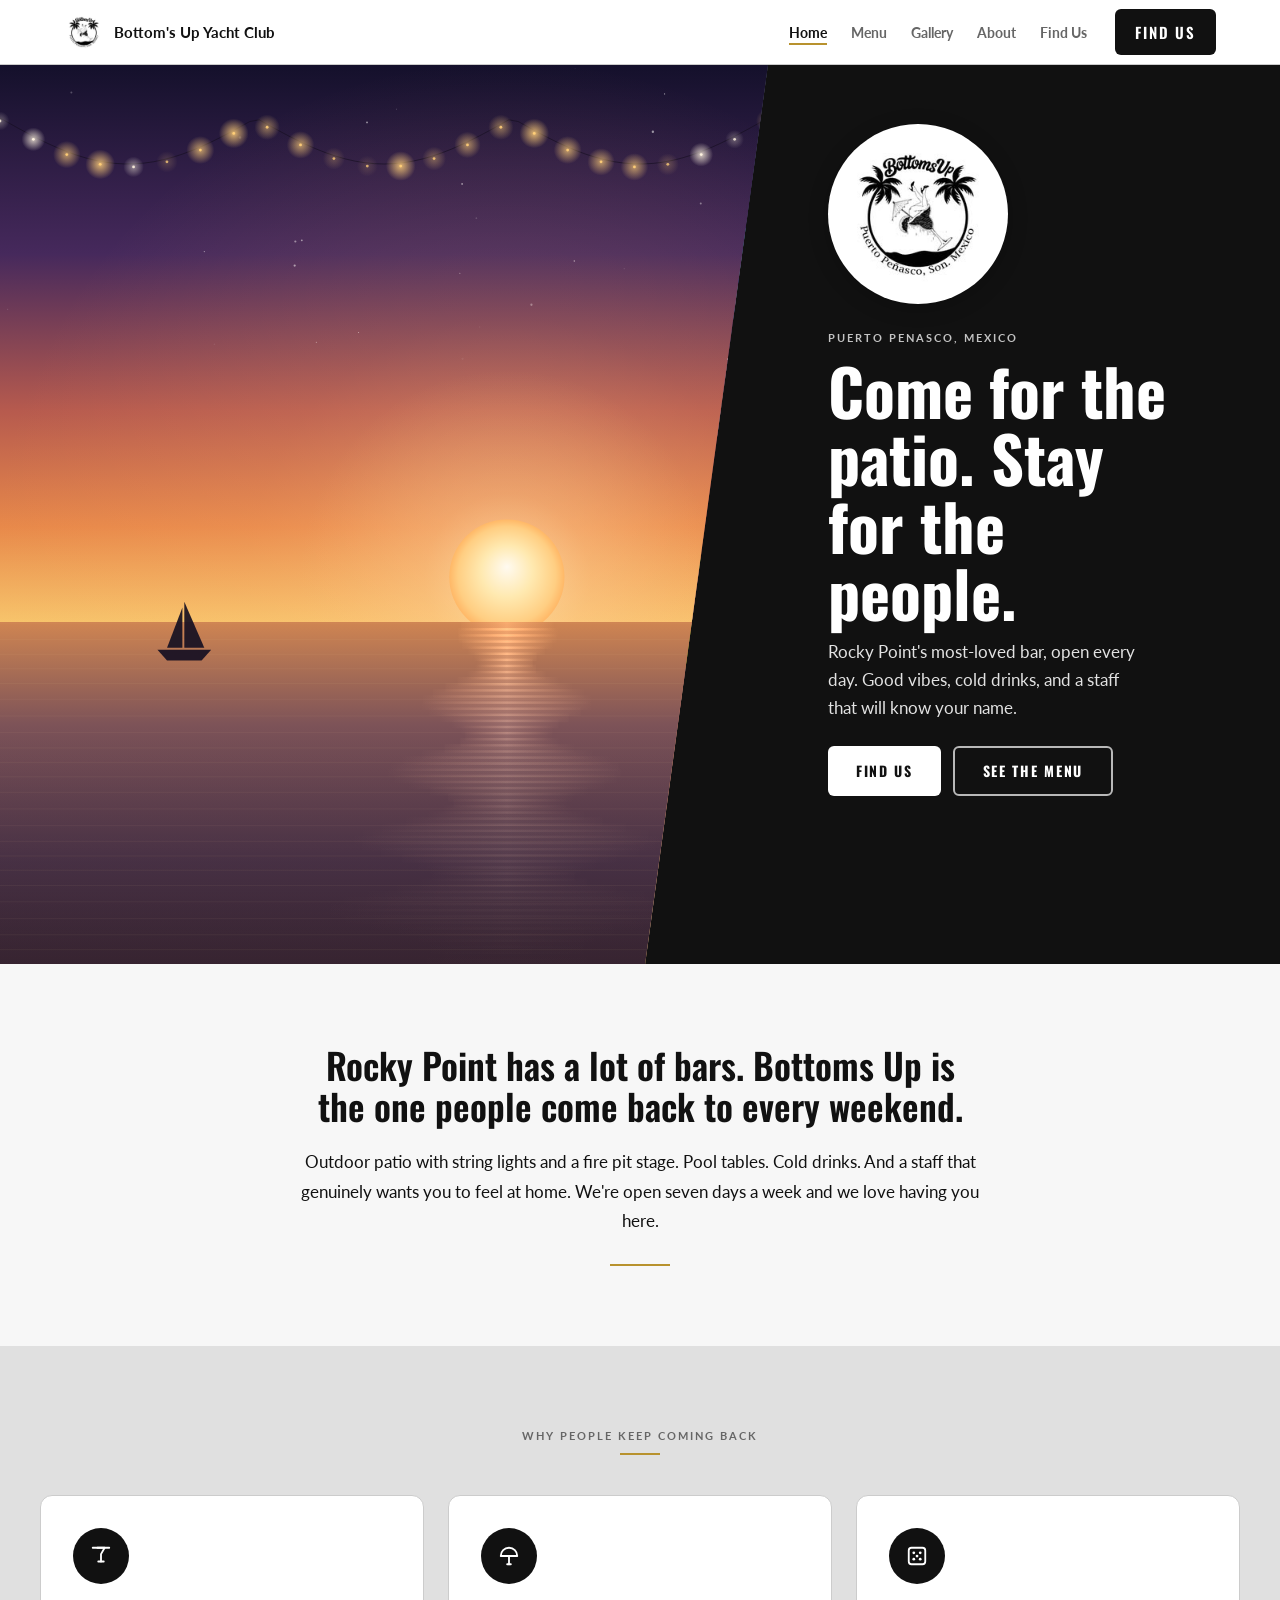
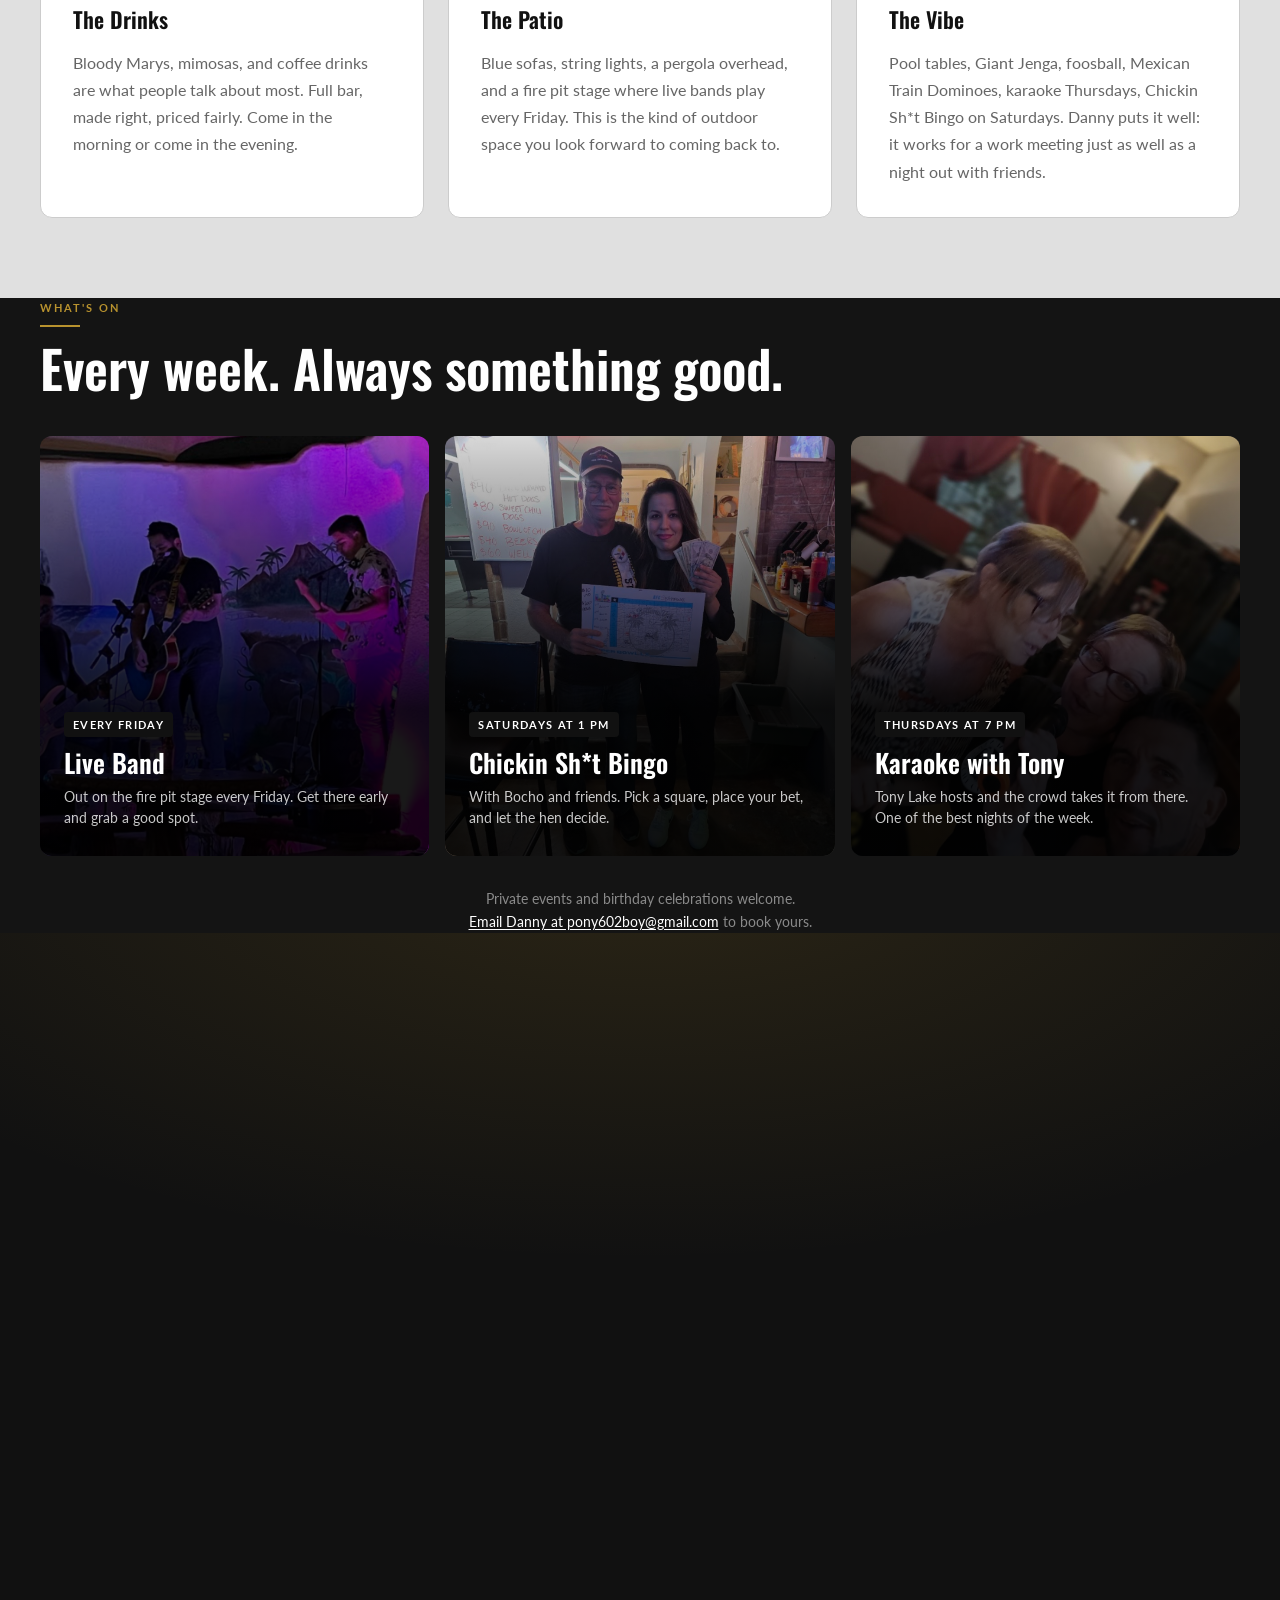
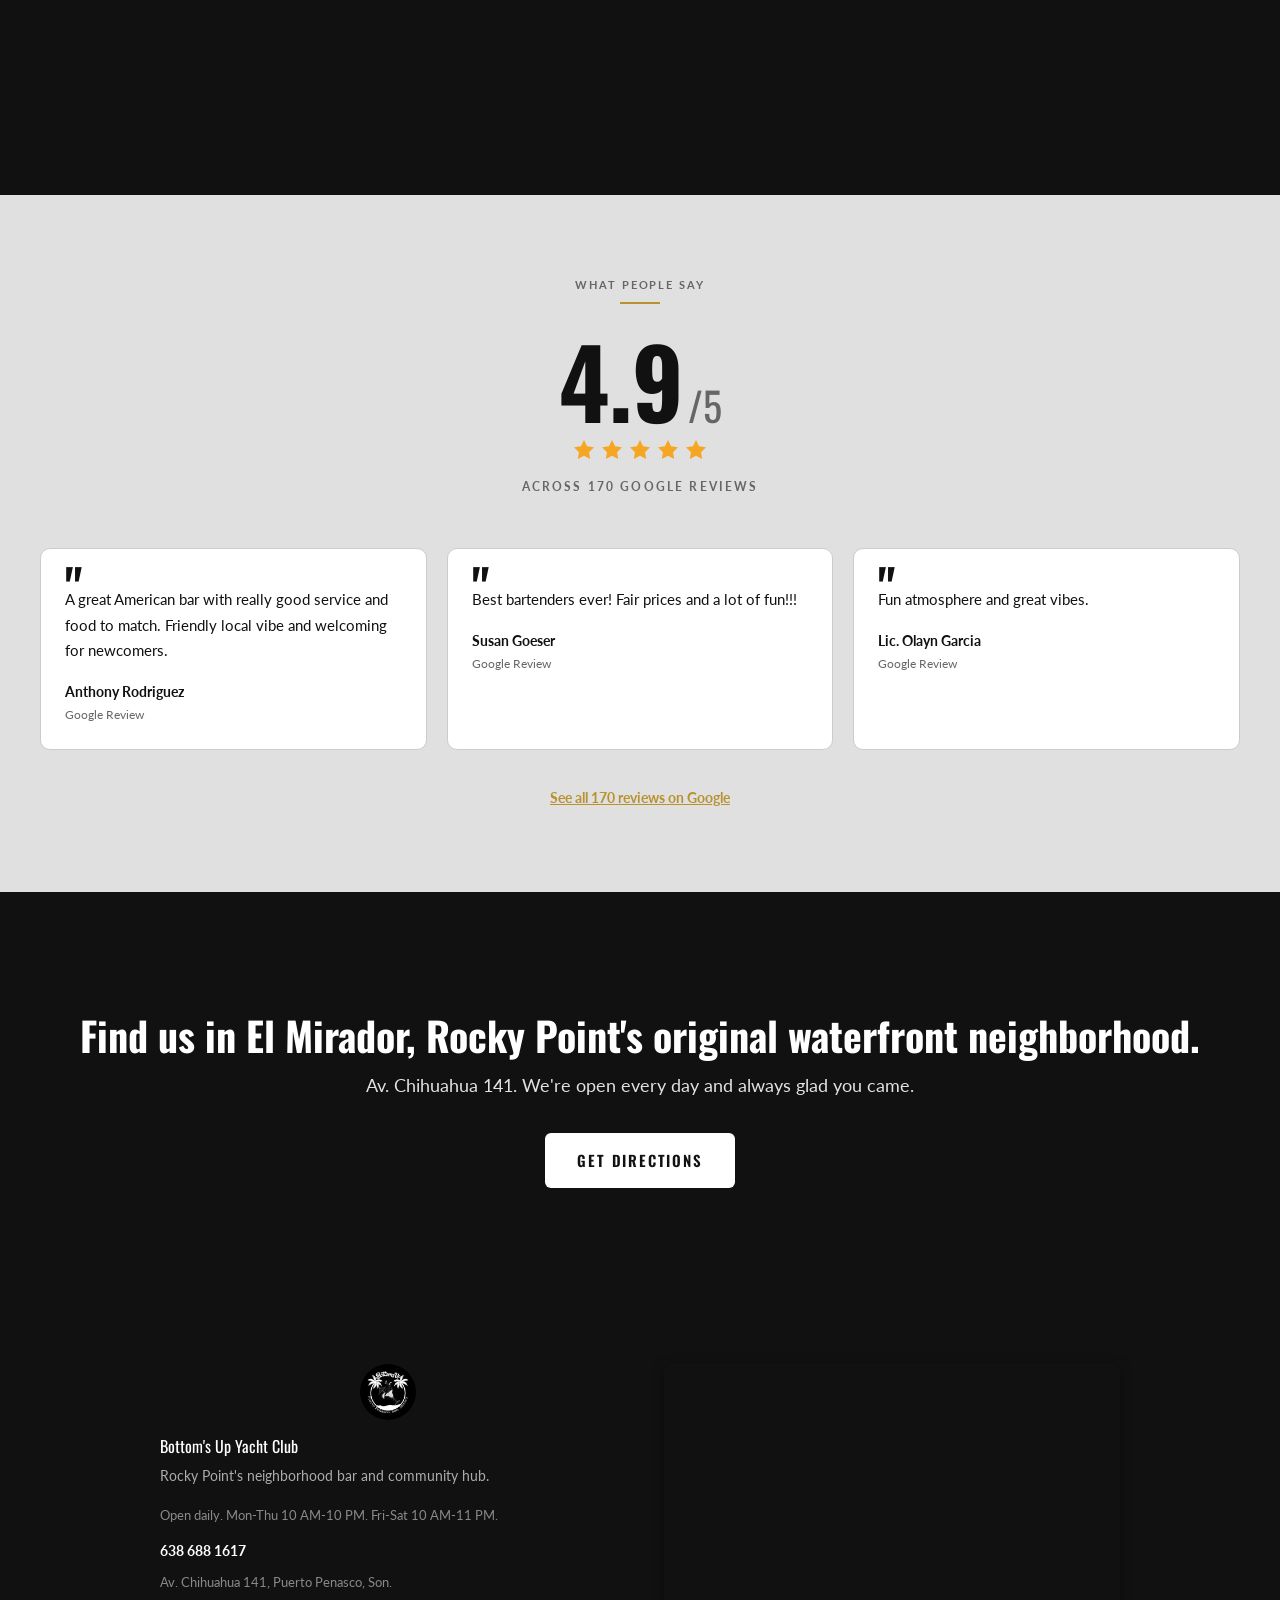
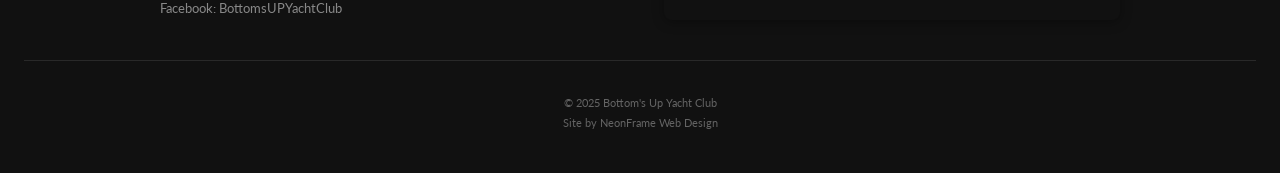
==== commit 30a14c90: "Shift karaoke card crop to 72% Co-Authored-By: Claude Sonnet 4.6 <noreply@anthropic.com>" ====
--- a/index.html
+++ b/index.html
@@ -180,7 +180,7 @@
         </div>
 
         <div class="event-photo-card">
-          <img src="assets/event_karaoke.jpg" alt="Karaoke night at Bottom's Up Yacht Club" loading="lazy" style="object-position: center 60%;">
+          <img src="assets/event_karaoke.jpg" alt="Karaoke night at Bottom's Up Yacht Club" loading="lazy" style="object-position: center 72%;">
           <div class="event-photo-card__overlay" aria-hidden="true"></div>
           <div class="event-photo-card__text">
             <span class="event-day-label">Thursdays at 7 PM</span>
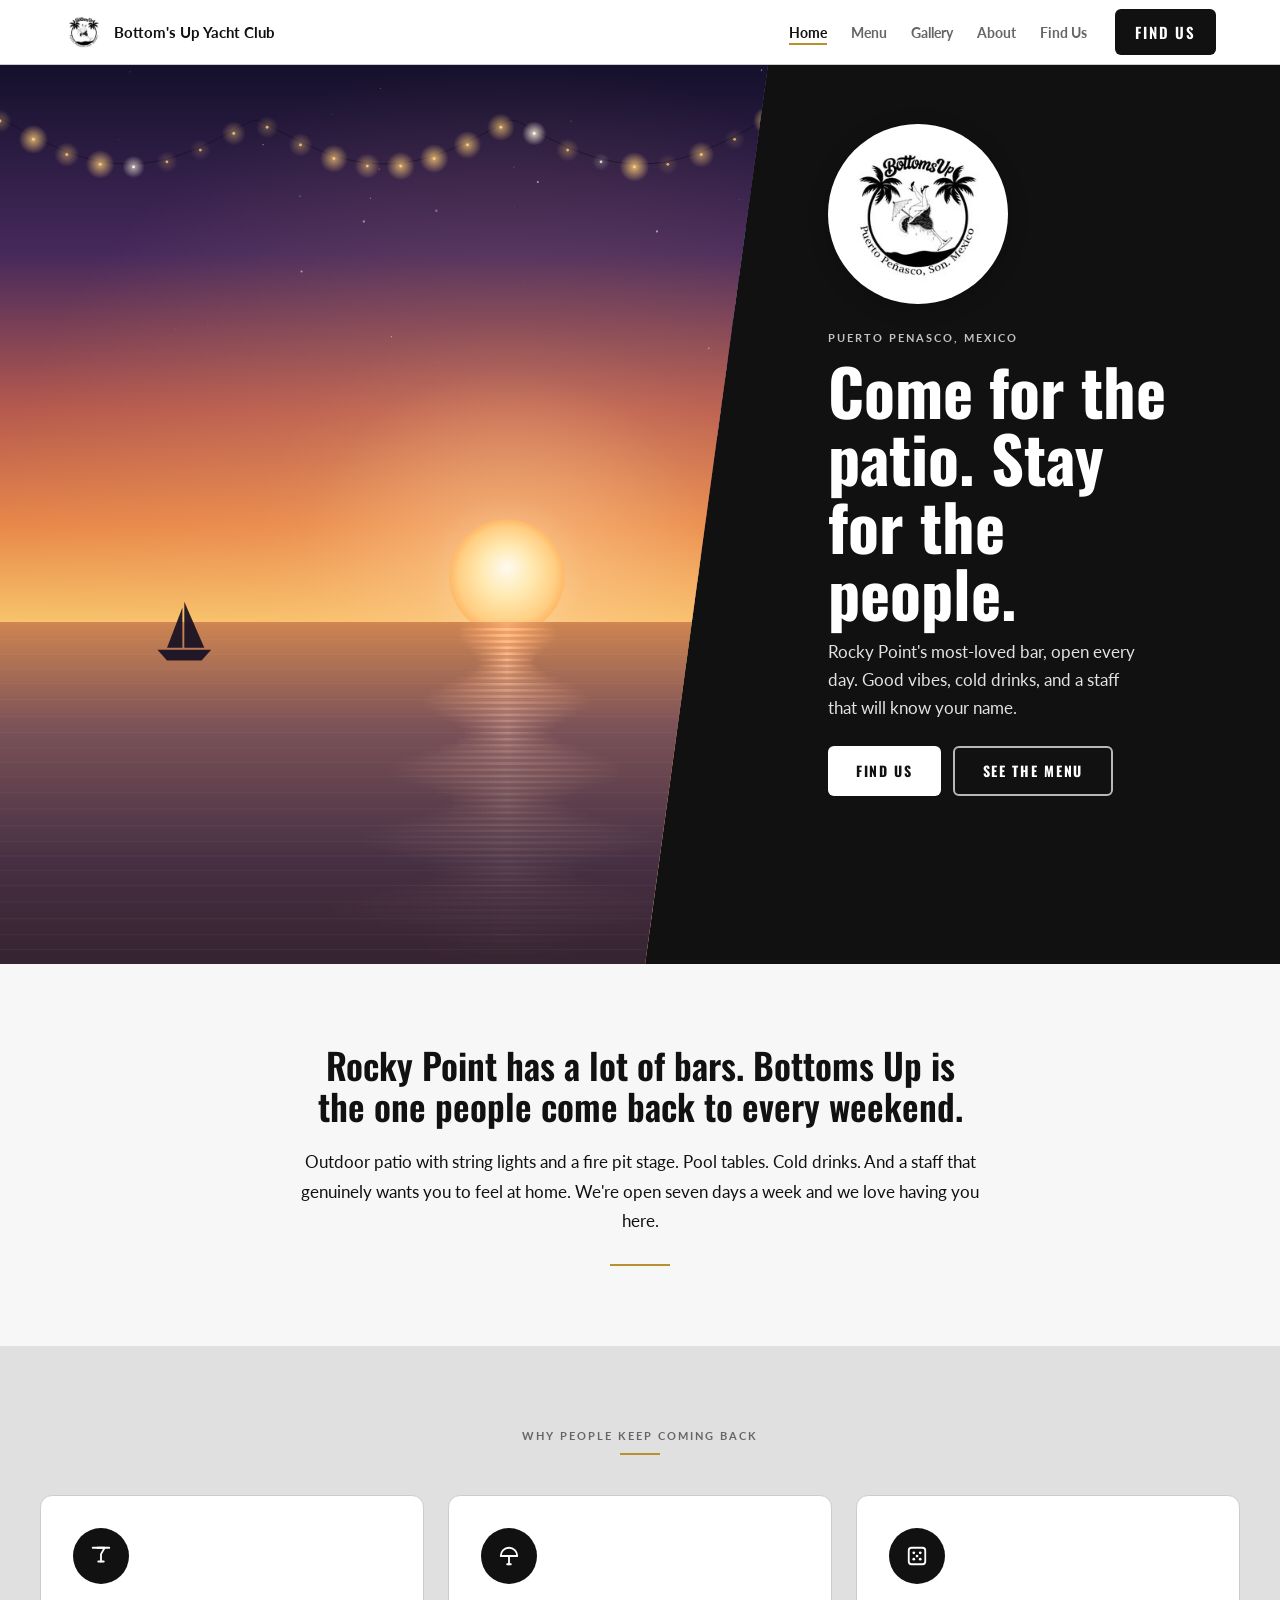
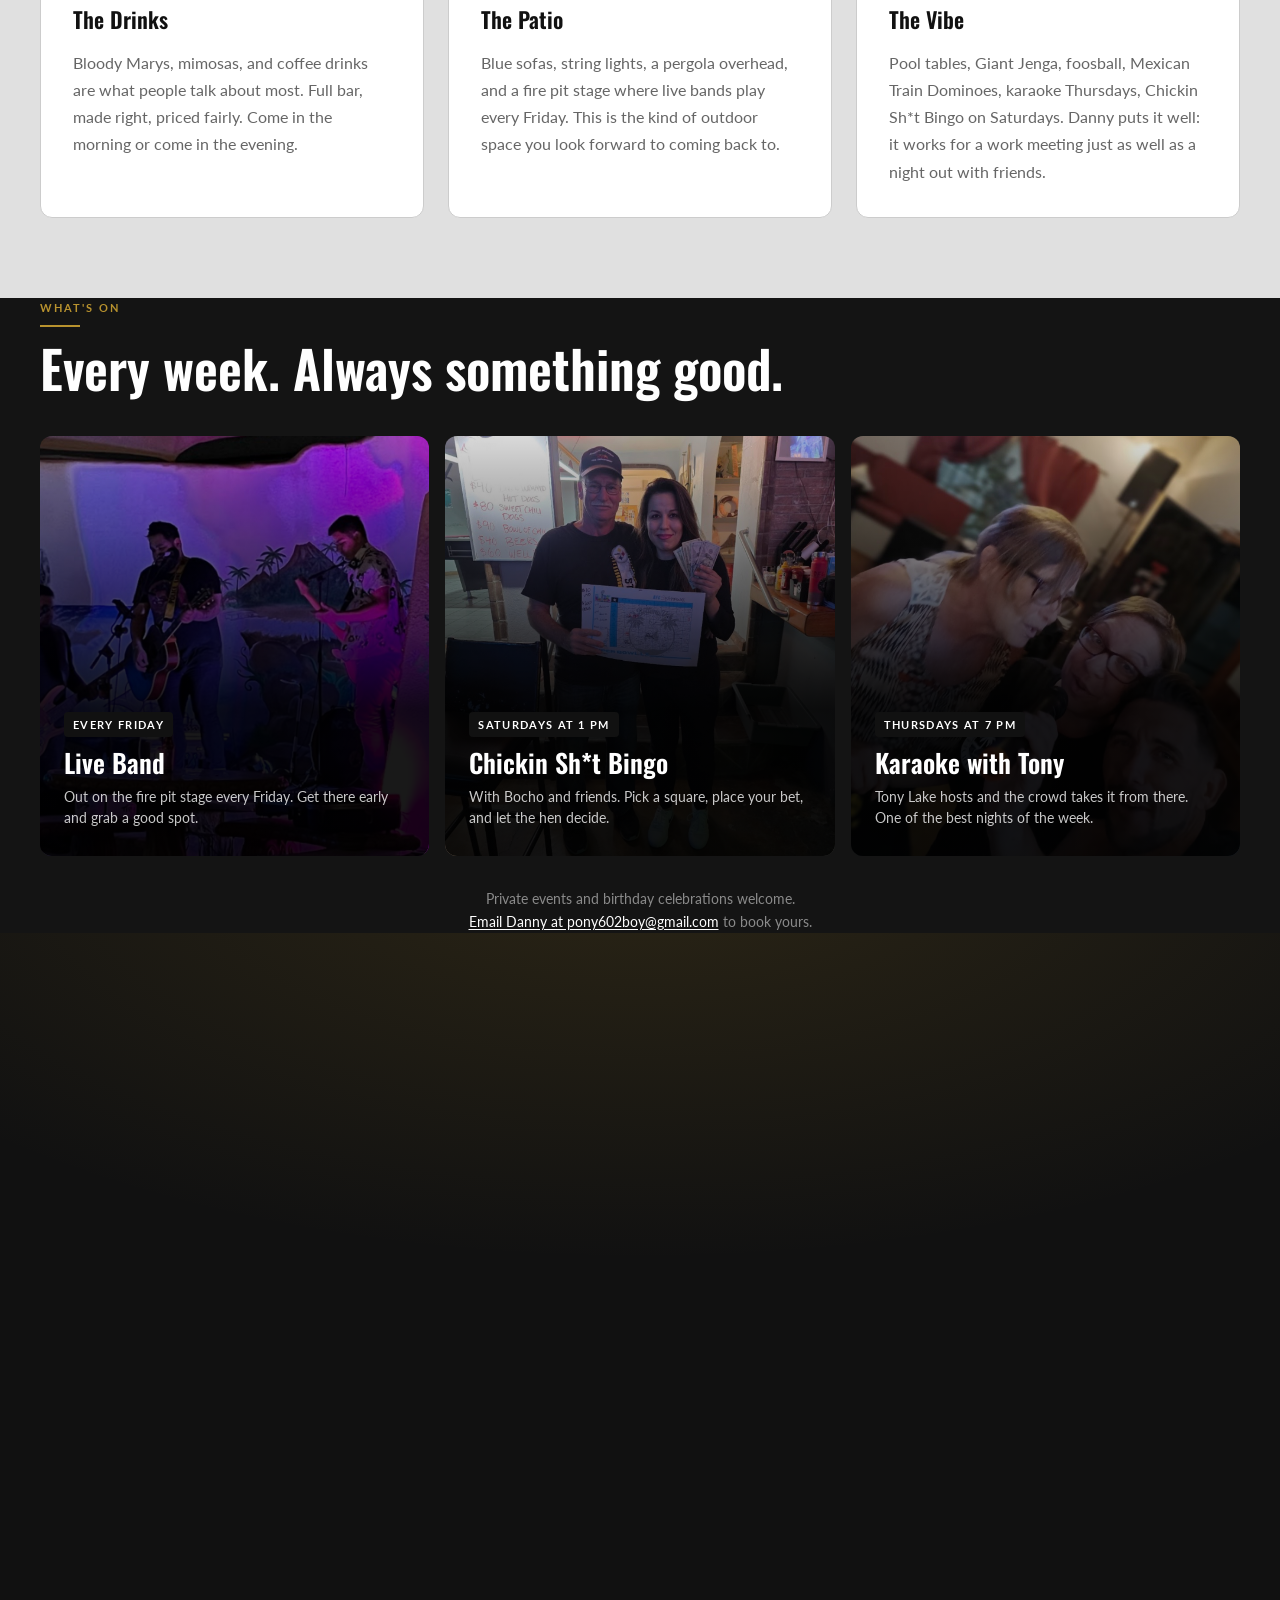
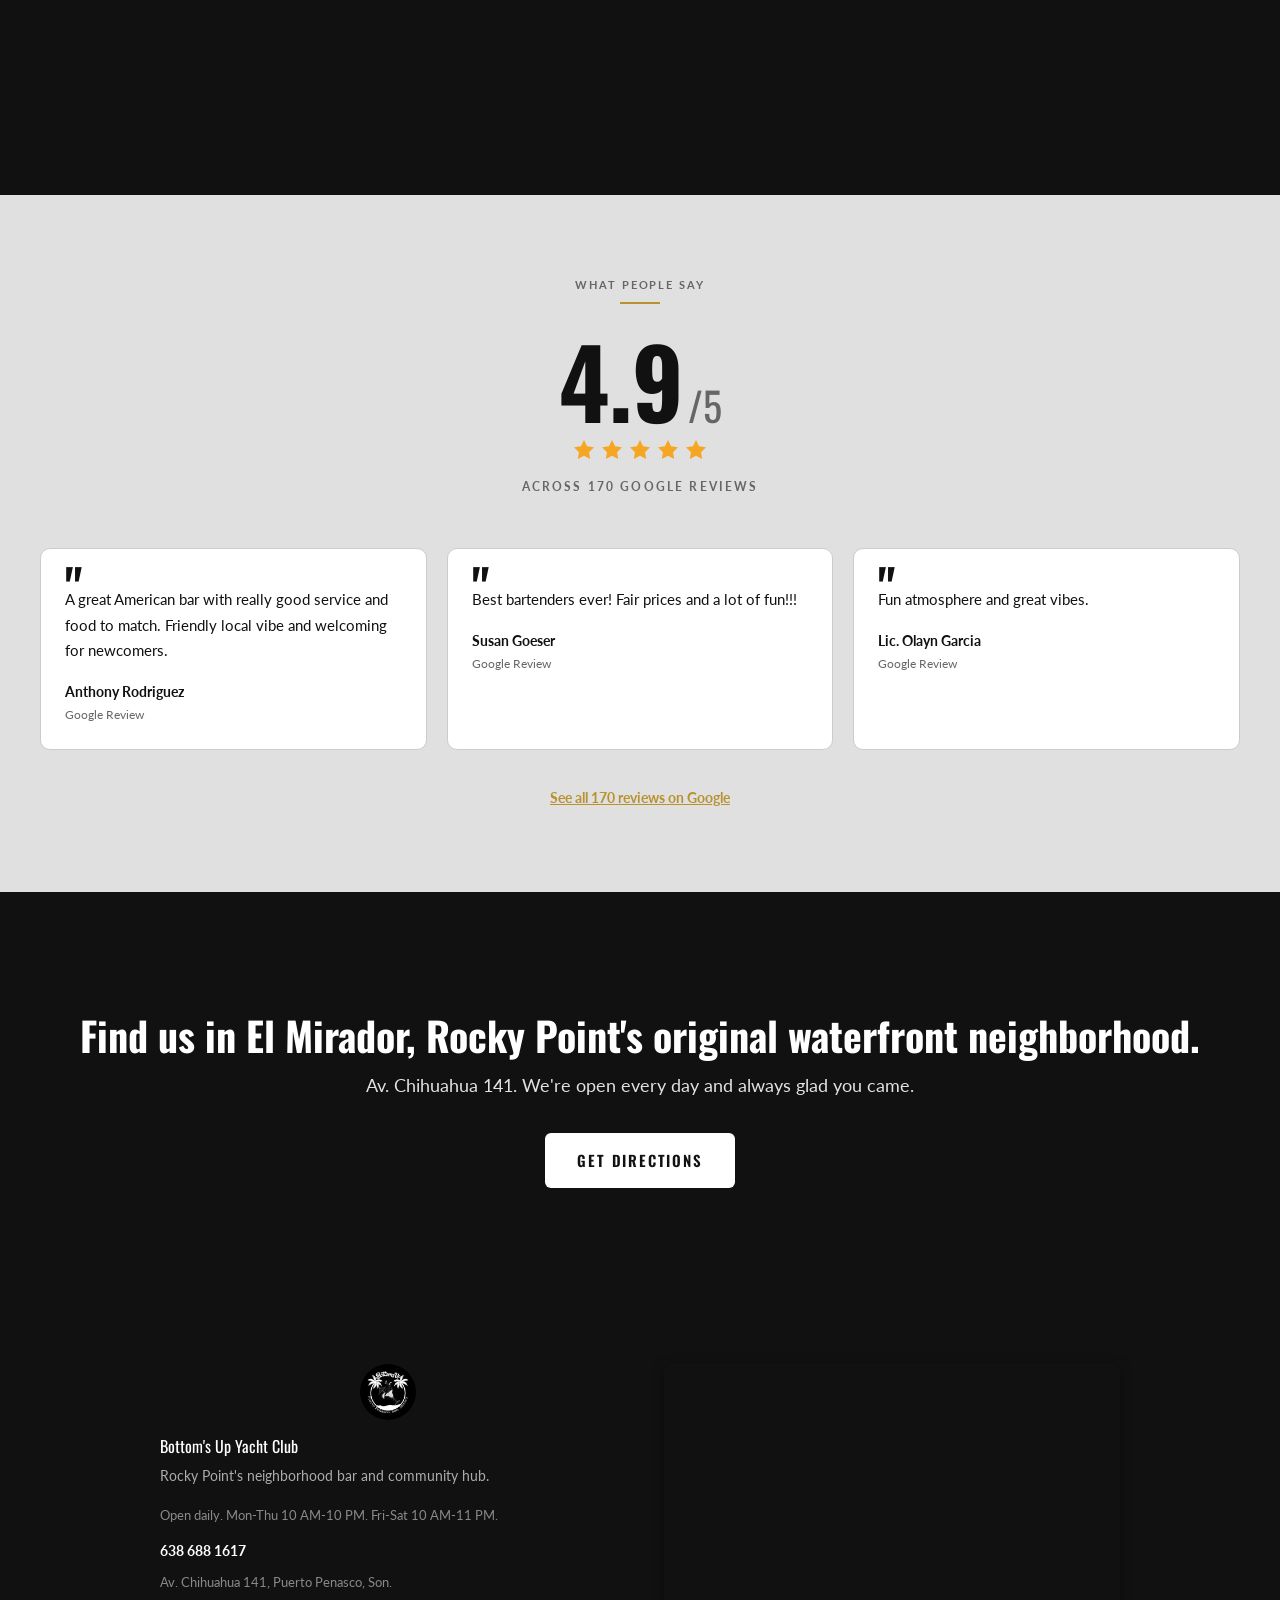
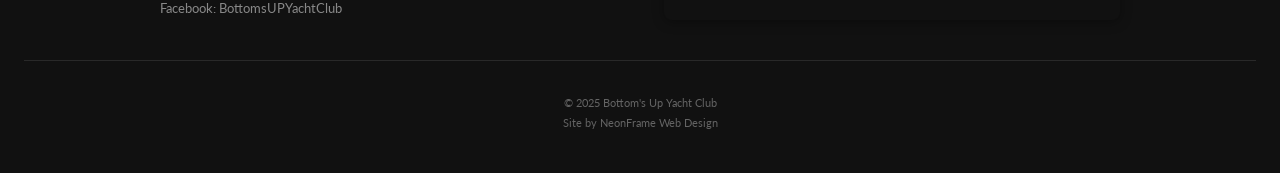
==== commit c41d0c5d: "Shift karaoke card crop to 88% Co-Authored-By: Claude Sonnet 4.6 <noreply@anthropic.com>" ====
--- a/index.html
+++ b/index.html
@@ -180,7 +180,7 @@
         </div>
 
         <div class="event-photo-card">
-          <img src="assets/event_karaoke.jpg" alt="Karaoke night at Bottom's Up Yacht Club" loading="lazy" style="object-position: center 72%;">
+          <img src="assets/event_karaoke.jpg" alt="Karaoke night at Bottom's Up Yacht Club" loading="lazy" style="object-position: center 88%;">
           <div class="event-photo-card__overlay" aria-hidden="true"></div>
           <div class="event-photo-card__text">
             <span class="event-day-label">Thursdays at 7 PM</span>
